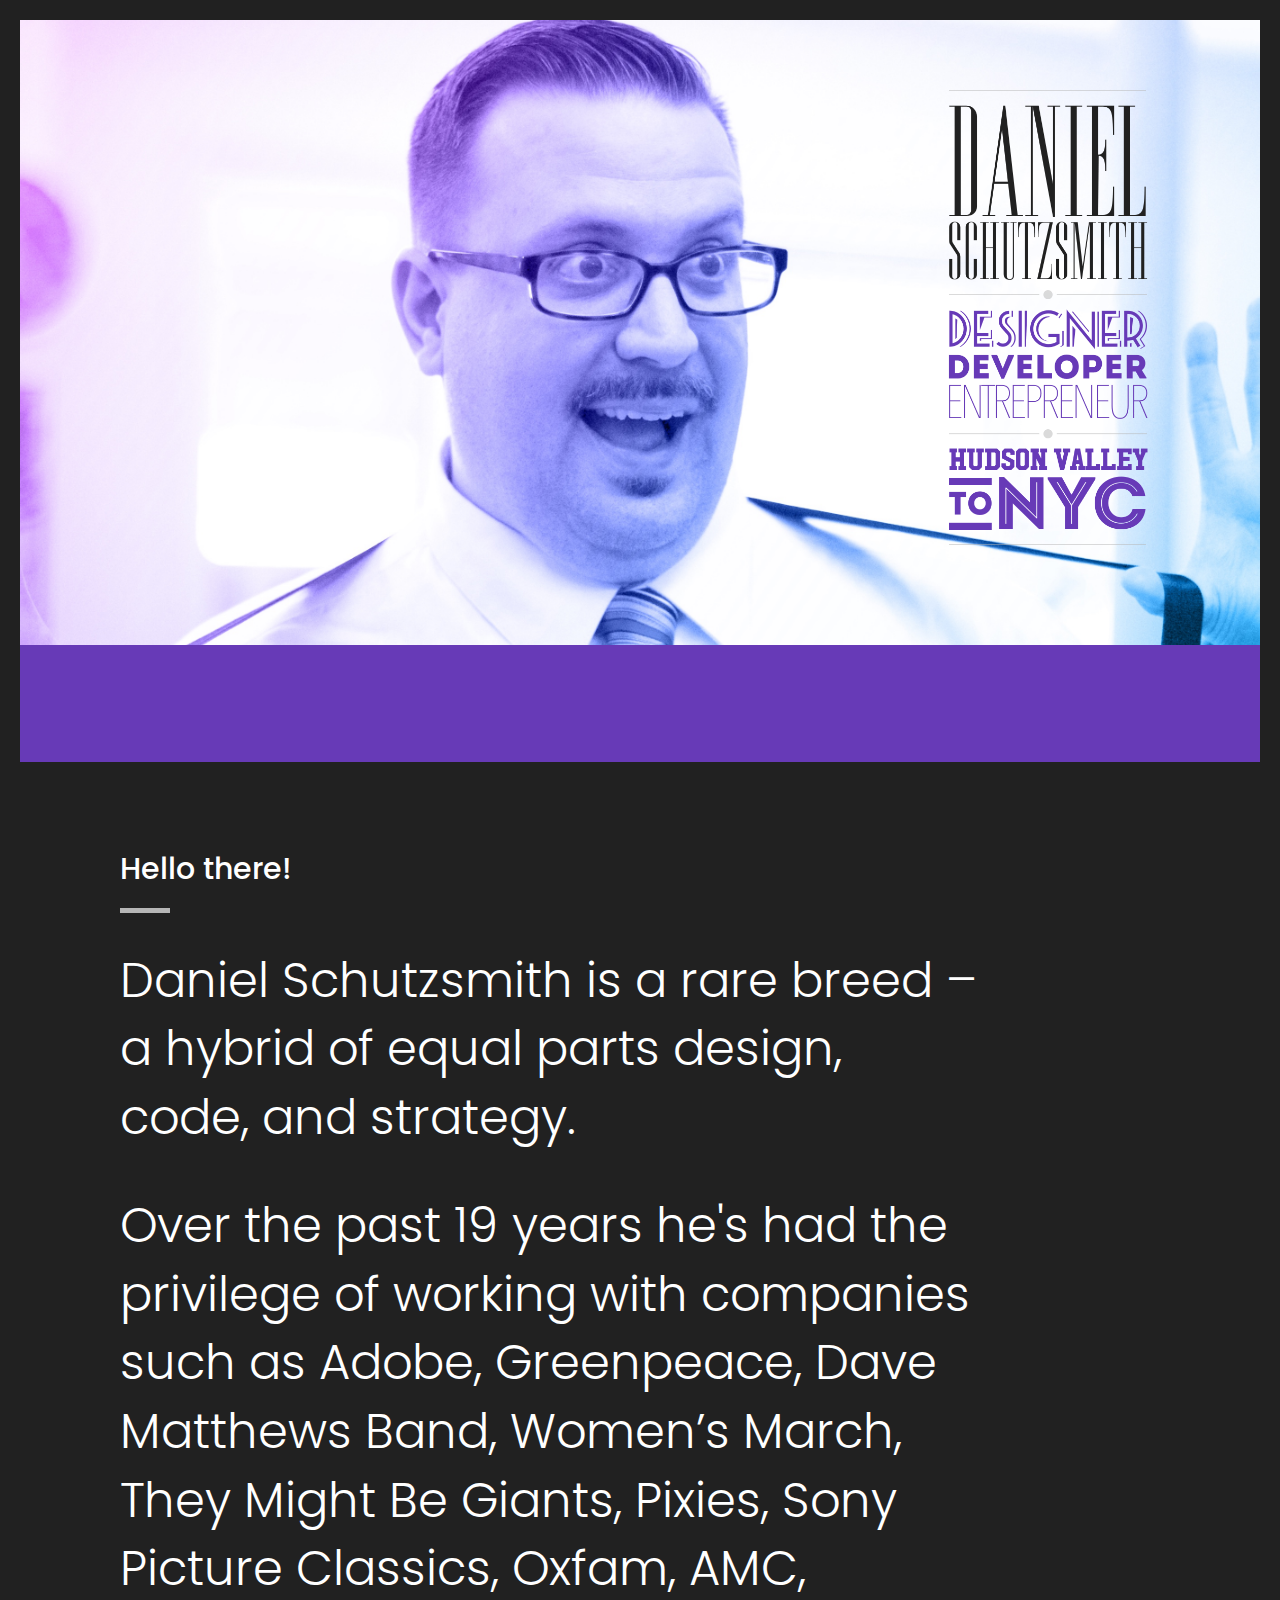
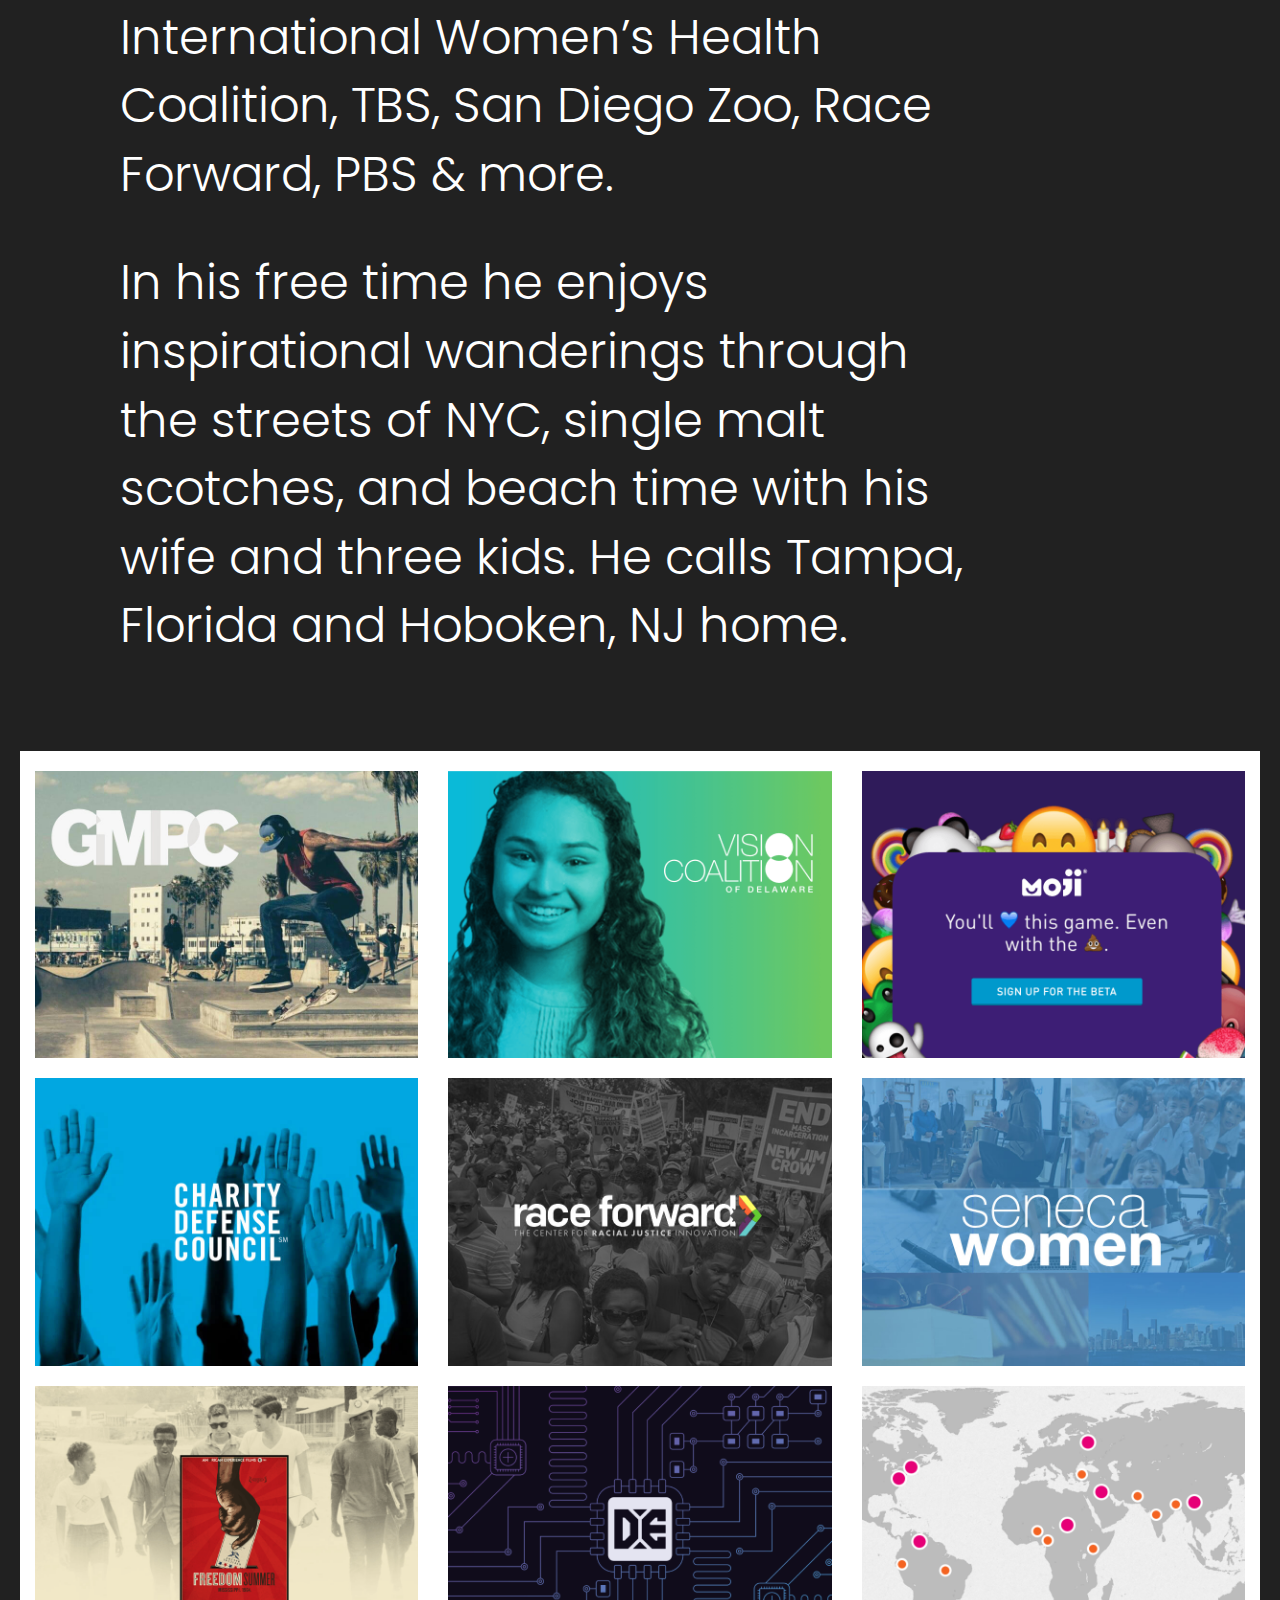
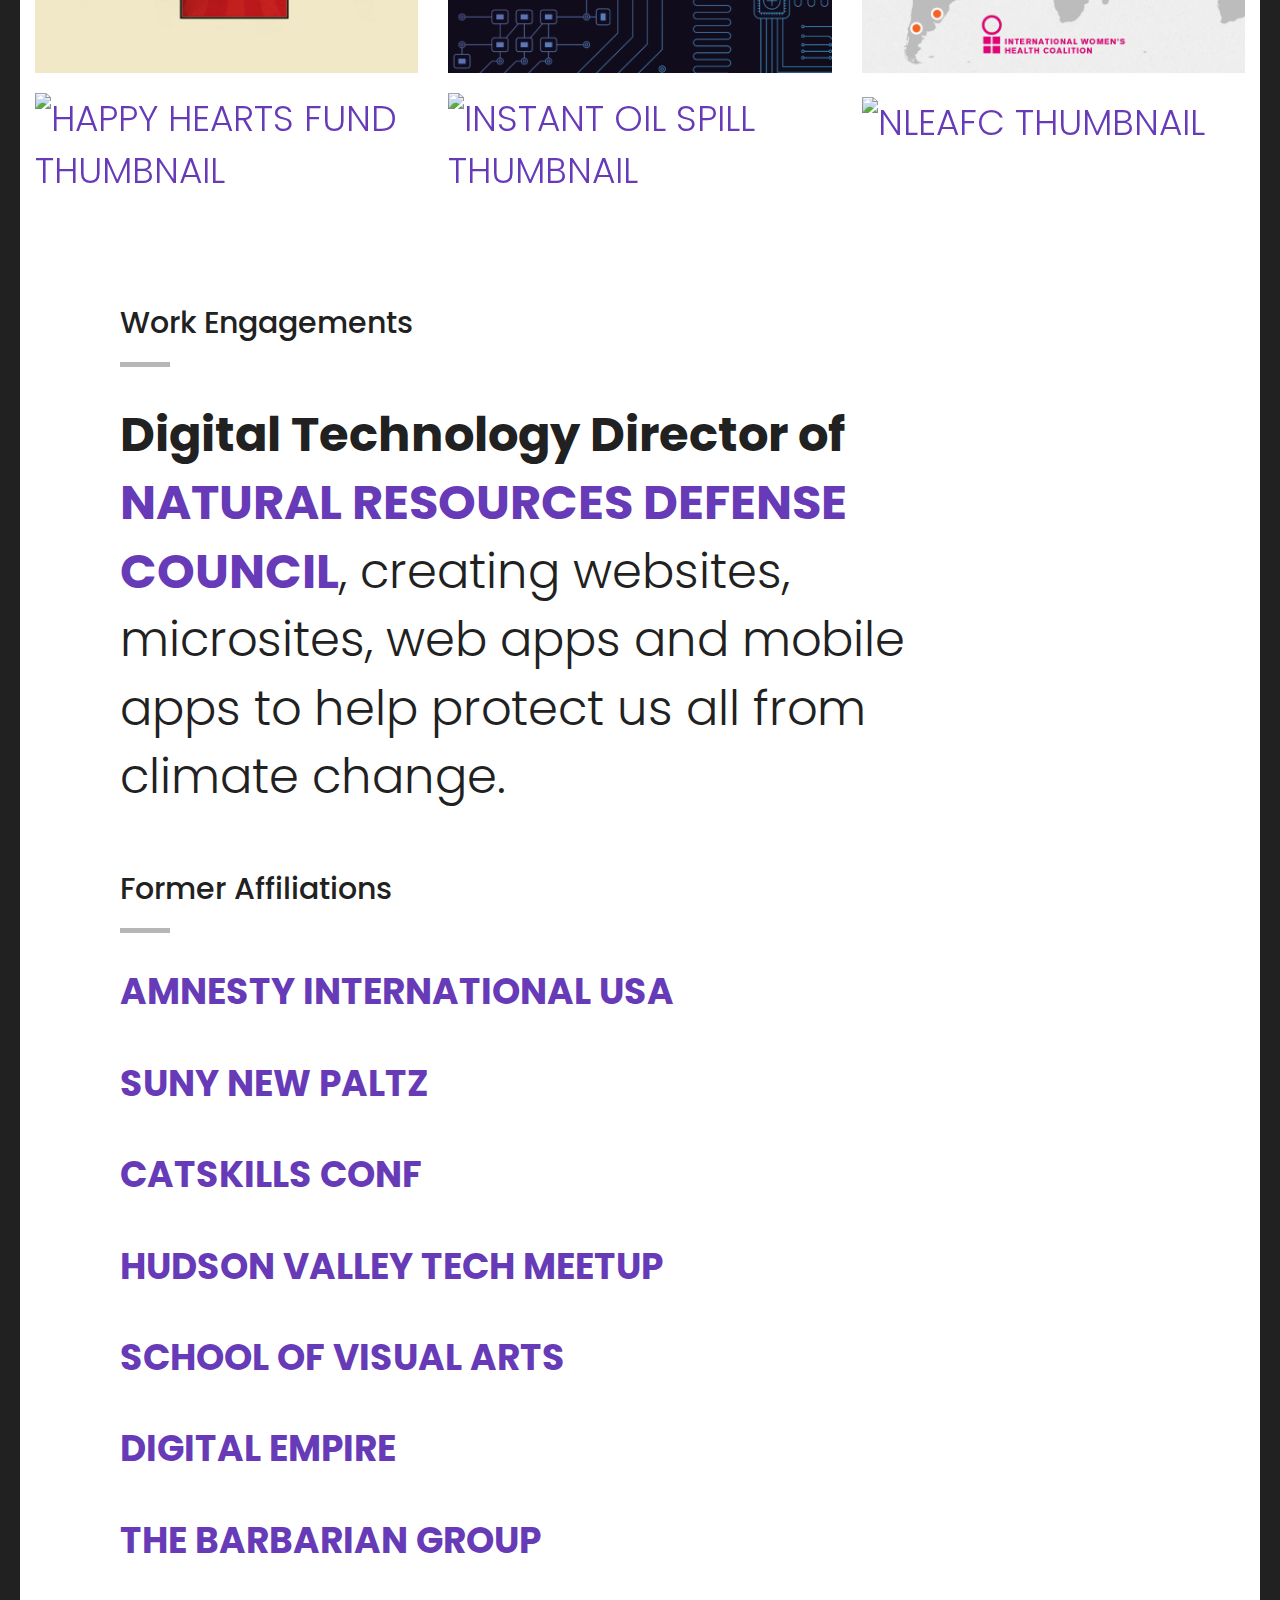
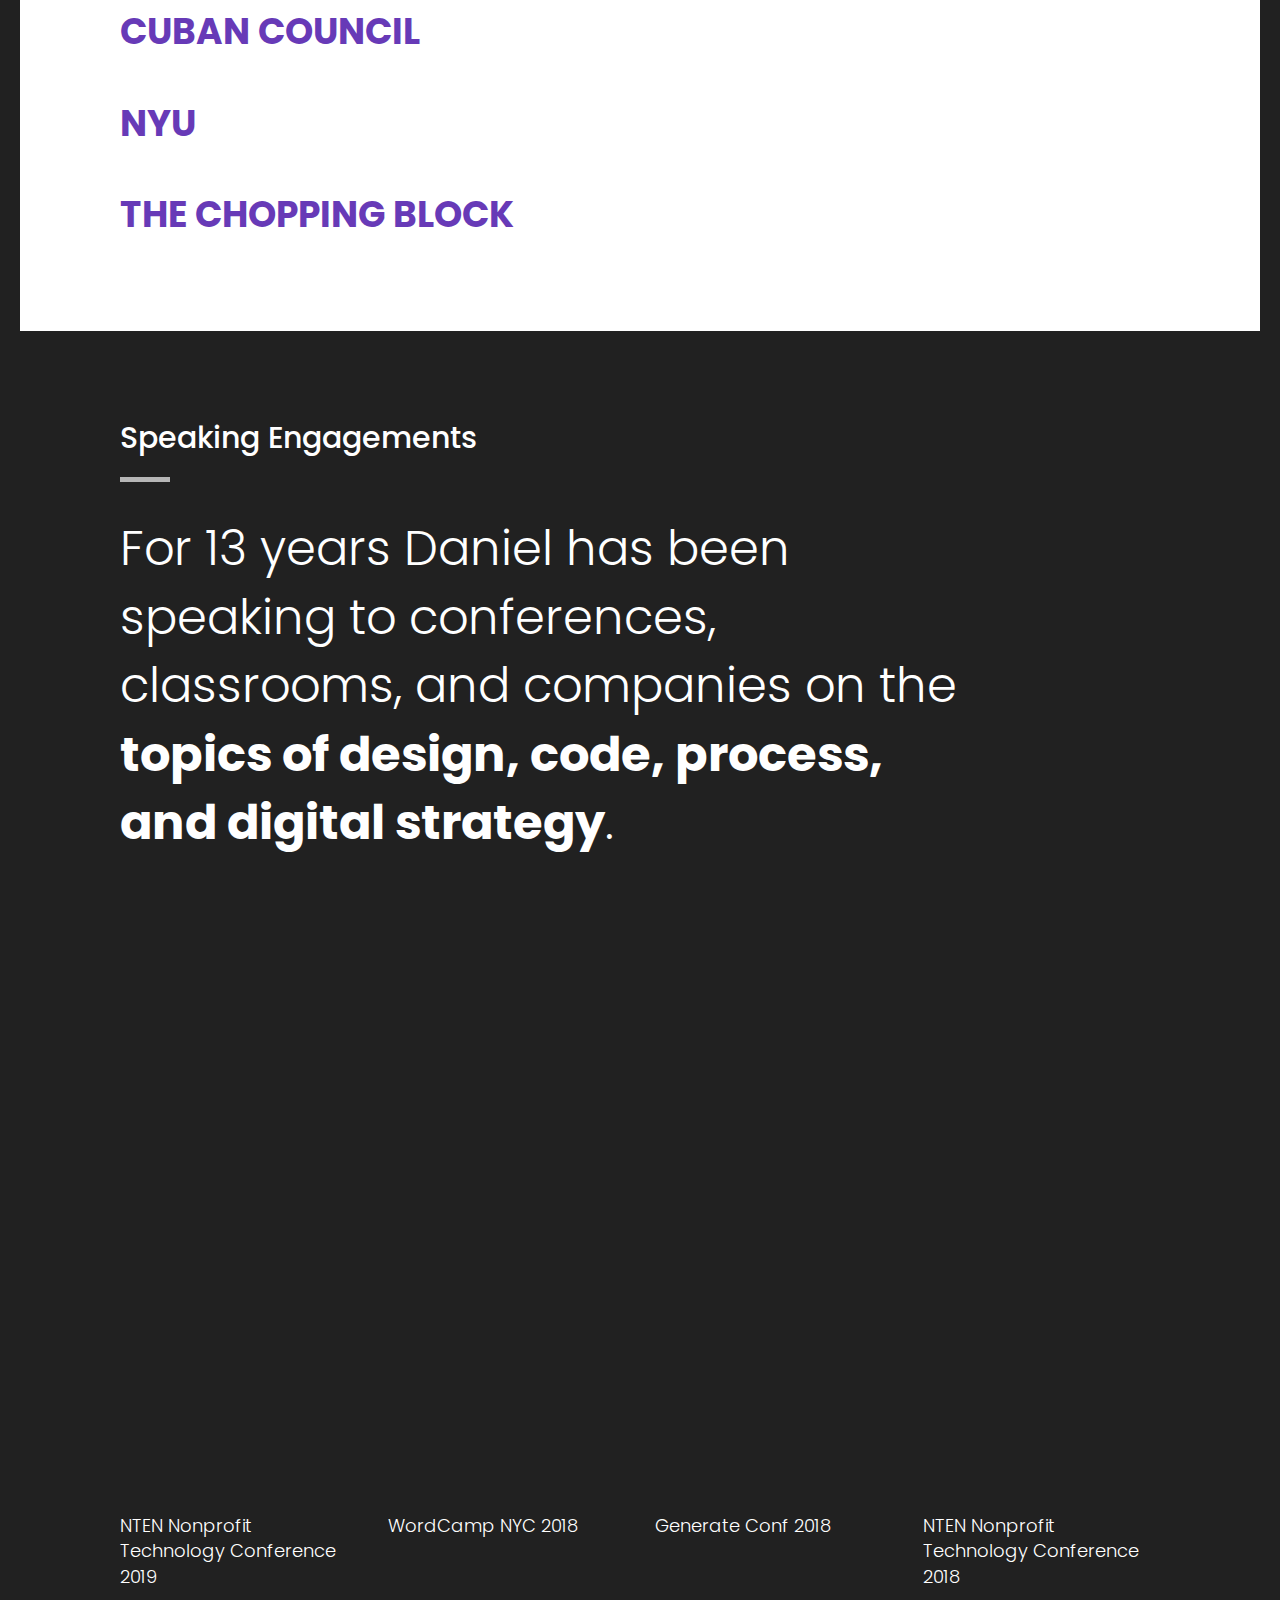
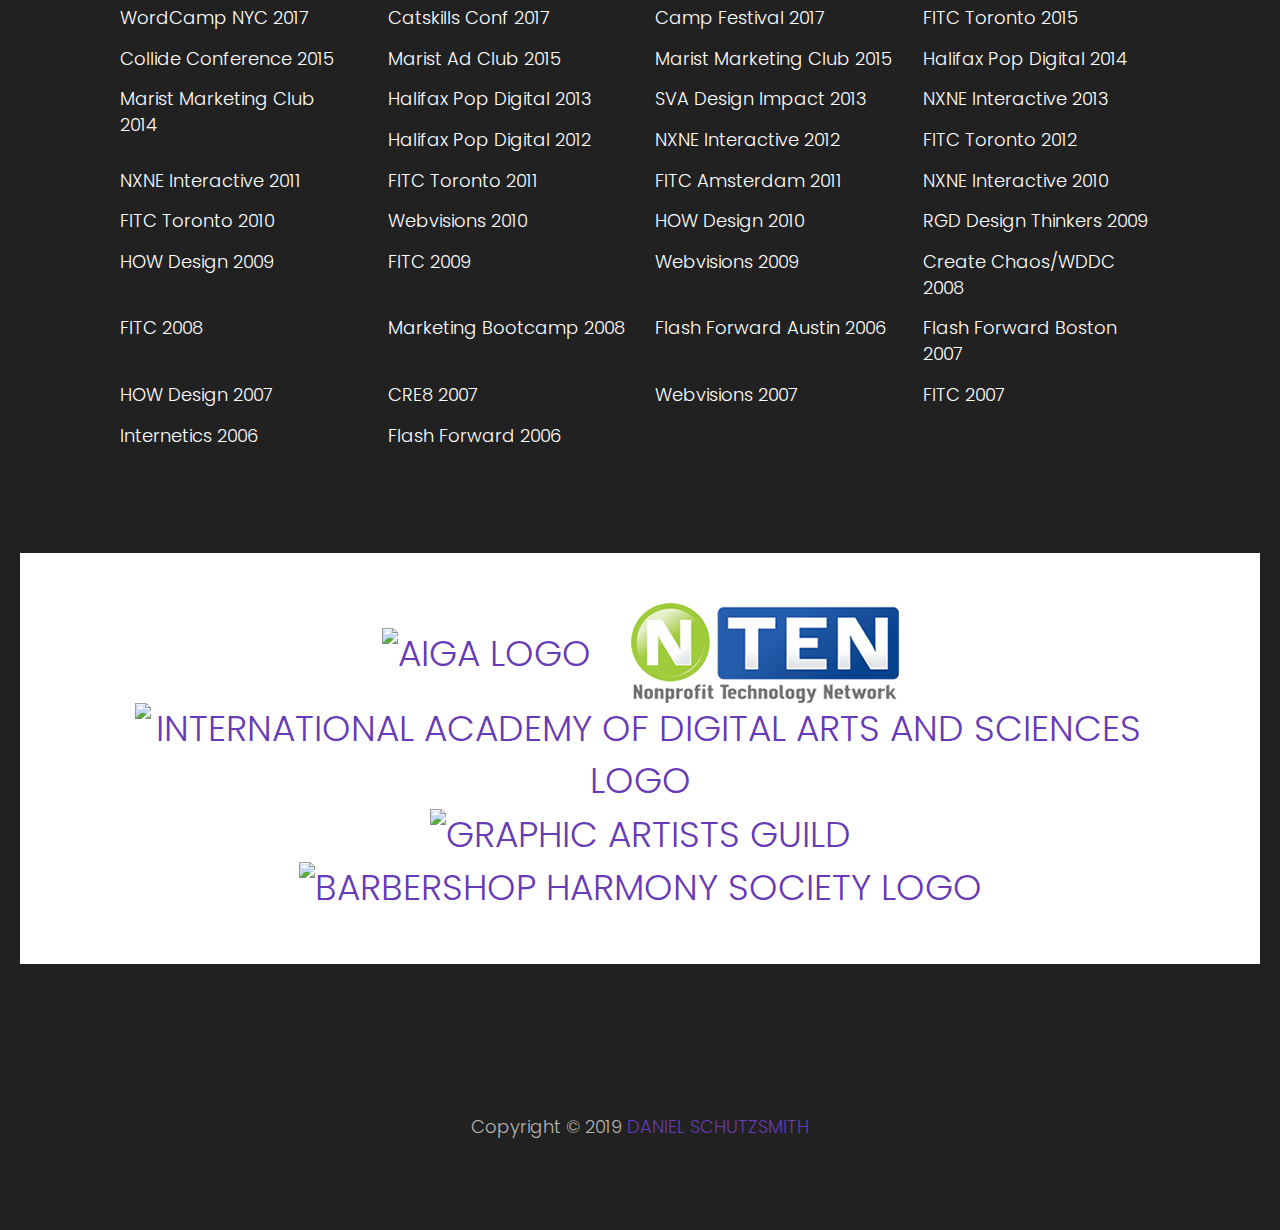
==== index.html @ 5c5fe5ac "compiled and removed hr" ====
<!DOCTYPE html><html lang="en"><head><title>Daniel Schutzsmith - Coder. Designer. Entrepreneur.</title><!-- Search Info--><meta name="author" content="Daniel Schutzsmith"><meta name="description" content="The portfolio website of coder, designer, and entrepreneur Daniel Schutzsmith. Digital Technology Manager of Amnesty International USA, Co-founder of Catskills Conf and Hudson Valley Tech Meetup. Husband. Father. Walking enthusiast. Barbershop singer."><meta name="robots" content="index, follow"><link rel="canonical" href="http://daniel.schutzsmith.com"><meta charset="utf-8"><meta http-equiv="X-UA-Compatible" content="IE=edge"><meta name="viewport" content="width=device-width, initial-scale=1"><!-- Fonts--><link href="https://fonts.googleapis.com/css?family=Poppins:400,700,600,300" rel="stylesheet" type="text/css"><!-- Bootstrap CSS--><link href="https://maxcdn.bootstrapcdn.com/bootstrap/3.3.7/css/bootstrap.min.css" rel="stylesheet" integrity="sha384-BVYiiSIFeK1dGmJRAkycuHAHRg32OmUcww7on3RYdg4Va+PmSTsz/K68vbdEjh4u" crossorigin="anonymous"><!-- Animation CSS--><link rel="stylesheet" crossorigin="anonymous" integrity="sha256-1hIhSlowg4vqaFZ/bikPMfEGwSgM0FtIs7mx1PADHCk=" href="https://cdn.jsdelivr.net/animatecss/3.5.1/animate.min.css"><!-- Ion Icons--><link rel="stylesheet" href="http://code.ionicframework.com/ionicons/2.0.1/css/ionicons.min.css"><!-- CSS Overide--><link href="/css/main.css" type="text/css" rel="stylesheet"><!-- HTML5 Shim and Respond.js IE8 support of HTML5 elements and media queries--><!-- [if lt IE 9]--><script src="https://oss.maxcdn.com/libs/html5shiv/3.7.0/html5shiv.js"></script><script src="https://oss.maxcdn.com/libs/respond.js/1.4.2/respond.min.js"></script><!-- [endif]--><link rel="apple-touch-icon" sizes="57x57" href="/favicons/apple-touch-icon-57x57.png?v=YAAjWg3WaR"><link rel="apple-touch-icon" sizes="60x60" href="/favicons/apple-touch-icon-60x60.png?v=YAAjWg3WaR"><link rel="apple-touch-icon" sizes="72x72" href="/favicons/apple-touch-icon-72x72.png?v=YAAjWg3WaR"><link rel="apple-touch-icon" sizes="76x76" href="/favicons/apple-touch-icon-76x76.png?v=YAAjWg3WaR"><link rel="apple-touch-icon" sizes="114x114" href="/favicons/apple-touch-icon-114x114.png?v=YAAjWg3WaR"><link rel="apple-touch-icon" sizes="120x120" href="/favicons/apple-touch-icon-120x120.png?v=YAAjWg3WaR"><link rel="apple-touch-icon" sizes="144x144" href="/favicons/apple-touch-icon-144x144.png?v=YAAjWg3WaR"><link rel="apple-touch-icon" sizes="152x152" href="/favicons/apple-touch-icon-152x152.png?v=YAAjWg3WaR"><link rel="apple-touch-icon" sizes="180x180" href="/favicons/apple-touch-icon-180x180.png?v=YAAjWg3WaR"><link rel="icon" type="image/png" href="/favicons/favicon-32x32.png?v=YAAjWg3WaR" sizes="32x32"><link rel="icon" type="image/png" href="/favicons/android-chrome-192x192.png?v=YAAjWg3WaR" sizes="192x192"><link rel="icon" type="image/png" href="/favicons/favicon-96x96.png?v=YAAjWg3WaR" sizes="96x96"><link rel="icon" type="image/png" href="/favicons/favicon-16x16.png?v=YAAjWg3WaR" sizes="16x16"><link rel="manifest" href="/favicons/manifest.json?v=YAAjWg3WaR"><link rel="mask-icon" href="/favicons/safari-pinned-tab.svg?v=YAAjWg3WaR" color="#5bbad5"><link rel="shortcut icon" href="/favicon.ico?v=YAAjWg3WaR"><meta name="msapplication-TileColor" content="#da532c"><meta name="msapplication-TileImage" content="/favicons/mstile-144x144.png?v=YAAjWg3WaR"><meta name="theme-color" content="#ffffff"><!-- Twitter Card--><meta name="twitter:card" content="summary"><meta name="twitter:title" content="Daniel Schutzsmith - Coder. Designer. Entrepreneur."><meta name="twitter:site" content="@schutzsmith"><meta name="twitter:creator" content="@schutzsmith"><meta name="twitter:description" content="Portfolio of the Digital Technology Manager of @amnestyusa, Co-founder of @catskillsconf &amp; @hv_tech: http://daniel.schutzsmith.com"><meta name="twitter:creator" content="@schutzsmith"><meta name="twitter:image:src" content="http://daniel.schutzsmith.com/img/bg_header_small.jpg"><!-- Open Graph General (Facebook & Pinterest)--><meta property="og:url" content="http://daniel.schutzsmith.com"><meta property="og:title" content="Daniel Schutzsmith - Coder. Designer. Entrepreneur. Lover of creativity and technology!"><meta property="og:description" content="The portfolio website of coder, designer, and entrepreneur Daniel Schutzsmith. Digital Technology Manager of Amnesty International USA, Co-founder of Catskills Conf and Hudson Valley Tech Meetup. Husband. Father. Walking enthusiast. Barbershop singer."><meta property="og:site_name" content="Daniel Schutzsmith Portfolio"><meta property="og:image" content="http://daniel.schutzsmith.com/img/bg_header_small.jpg"><meta property="fb:app_id" content="1537769299857742"></head><body><div id="page">

    <div class="container">
        <div class="row">
            <div class="col-sm-4 col-md-3 col-lg-2 col-sm-offset-8 col-md-offset-9 col-lg-offset-9">
                <img src="img/logo@2x.png" id="logo" class="wow fadeInUp" alt="Daniel Schutzsmith Logo">
            </div>
        </div>
    </div>

    <div class="container-fluid wow fadeInUp" id="social">
        <div class="row">
            <div class="col-md-12 text-center">
                <!--<a href="#" data-toggle="modal" data-target="#myModal">SUBSCRIBE</a> / -->
                <a href="http://linkedin.com/in/danielschutzsmith" title="LinkedIn"><i class="icon ion-social-linkedin"></i></a>
                <a href="http://github.com/schutzsmith" title="Github"><i class="icon ion-social-github"></i></a>
                <a href="http://twitter.com/schutzsmith" title="Twitter"><i class="icon ion-social-twitter"></i></a>
                <!--<a href="http://instagram.com/schutzsmith" title="Instagram"><i class="icon ion-social-instagram"></i></a>
                <a href="https://dribbble.com/schutzsmith" title="Dribbble"><i class="icon ion-social-dribbble"></i></a>-->
            </div>
        </div>
    </div>

    <div class="container-fluid block-dark wow fadeInUp">
        <div class="row">
            <div class="col-sm-10 col-md-10 col-lg-10">
                <h2>Hello there!</h2>
                <hr>
                <p class="text-large">Daniel Schutzsmith is a rare breed – a hybrid of equal parts design, code, and strategy.</p>

                <p class="text-large">Over the past 19 years he's had the privilege of working with companies such as Adobe, Greenpeace, Dave Matthews Band, Women’s March, They Might Be Giants, Pixies, Sony Picture Classics, Oxfam, AMC, International Women’s Health Coalition, TBS, San Diego Zoo, Race Forward, PBS &amp; more.</p>

                <p class="text-large">In his free time he enjoys inspirational wanderings through the streets of NYC, single malt scotches, and beach time with his wife and three kids. He calls Tampa, Florida and Hoboken, NJ home.</p>
            </div>
        </div>
    </div>

    <div class="container-fluid work-recent">
        <div class="row">
            <div class="col-sm-6 col-md-4 col-lg-4 wow fadeInUp">
                <a href="http://gmpc.com" class="trim"><img src="/img/portfolio_gmpc.jpg" alt="GMPC Website Thumbnail"></a>
            </div>
            <div class="col-sm-6 col-md-4 col-lg-4 wow fadeInLeft">
                <a href="http://visioncoalitionde.org" class="trim"><img src="/img/portfolio_vcd.png" alt="Vision Coalition of Delaware Thumbnail"></a>
            </div>
            <div class="col-sm-6 col-md-4 col-lg-4 wow fadeInDown">
                <a href="http://mojimatch.com" class="trim"><img src="/img/portfolio_mojimatch.png" alt="Moji Match Thumbnail"></a>
            </div>
            <div class="col-sm-6 col-md-4 col-lg-4 wow fadeInRight">
                <a href="http://charitydefensecouncil.org" class="trim"><img src="/img/portfolio_cdc.jpg" alt="Charity Defense Council Thumbnail"></a>
            </div>
            <div class="col-sm-6 col-md-4 col-lg-4 wow fadeInUp">
                <a href="http://raceforward.org" class="trim"><img src="/img/portfolio_rf.jpg" alt="Race Forward Thumbnail"></a>
            </div>
            <div class="col-sm-6 col-md-4 col-lg-4 wow fadeInLeft">
                <a href="http://senecawomen.com" class="trim"><img src="/img/portfolio_sw.jpg" alt="Seneca Women Thumbnail"></a>
            </div>
            <div class="col-sm-6 col-md-4 col-lg-4 wow fadeInDown">
                <a href="http://fs.digitalempire.io" class="trim"><img src="/img/portfolio_freedom.png" alt="Freedom Summer from American Experience Thumbnail"></a>
            </div>
            <div class="col-sm-6 col-md-4 col-lg-4 wow fadeInRight">
                <a href="http://digitalempire.io" class="trim"><img src="/img/portfolio_de.png" alt="Digital Empire Thumbnail"></a>
            </div>
            <div class="col-sm-6 col-md-4 col-lg-4 wow fadeInUp">
                <a href="http://iwhc.org" class="trim"><img src="/img/portfolio_iwhc.png" alt="IWHC Thumbnail"></a>
            </div>
            <div class="col-sm-6 col-md-4 col-lg-4 wow fadeInLeft">
                <a href="http://happyheartsfund.org" class="trim"><img src="/img/portfolio_hhf.jpg" alt="Happy Hearts Fund Thumbnail"></a>
            </div>
            <div class="col-sm-6 col-md-4 col-lg-4 wow fadeInDown">
                <a href="http://instantoilspill.com" class="trim"><img src="/img/portfolio_oil.jpg" alt="Instant Oil Spill Thumbnail"></a>
            </div>
            <div class="col-sm-6 col-md-4 col-lg-4 wow fadeInRight">
                <a href="http://nleafcf.org" class="trim"><img src="/img/portfolio_nleafcf.jpg" alt="NLEAFC Thumbnail"></a>
            </div>
        </div>
    </div>

    <div class="container-fluid block-light">
        <div class="row">
            <div class="col-sm-10 col-md-10 col-lg-10">
                <h2>Work Engagements</h2>
                <hr>
                <p class="text-large"><strong>Digital Technology Director of <a href="https://nrdc.org">Natural Resources Defense Council</a></strong>, creating websites, microsites, web apps and mobile apps to help protect us all from climate change.</p>
                <h2>Former Affiliations</h2>
                <hr>
                <p><strong><a href="https://www.amnestyusa.org">Amnesty International USA</a></strong></p>
                <p><strong><a href="https://newpaltz.edu">SUNY New Paltz</a></strong></p>
                <p><strong><a href="http://catskillsconf.com">Catskills Conf</a></strong></p>
                <p><strong><a href="http://meetup.com/hvtech">Hudson Valley Tech Meetup</a></strong></p>
                <p><strong><a href="https://sva.edu">School Of Visual Arts</a></strong></p>
                <p><strong><a href="https://digitalempire.io">Digital Empire</a></strong></p>
                <p><strong><a href="https://barbariangroup.com">The Barbarian Group</a></strong></p>
                <p><strong><a href="https://cubancouncil.com">Cuban Council</a></strong></p>
                <p><strong><a href="https://www.scps.nyu.edu/">NYU</a></strong></p>
                <p><strong><a href="https://choppingblock.com">The Chopping Block</a></strong></p>
            </div>
        </div>
    </div>


    <div class="container-fluid block-dark">
        <div class="row">
            <div class="col-sm-10 col-md-10 col-lg-10">
                <h2>Speaking Engagements</h2>
                <hr>
                <p class="text-large">For 13 years Daniel has been speaking to conferences, classrooms, and companies on the <strong>topics of design, code, process, and digital strategy</strong>.</p>
            </div>
        </div>
        <div class="row">
            <div class="col-md-12">
                <div class="embed-container"><iframe src="https://www.youtube.com/embed/_SSHL9gxdsU" frameborder="0" allowfullscreen></iframe></div>
            </div>
        </div>
        <div class="row" id="events">
            <div class="col-sm-6 col-md-4 col-lg-3">NTEN Nonprofit Technology Conference 2019</div>
            <div class="col-sm-6 col-md-4 col-lg-3">WordCamp NYC 2018</div>
            <div class="col-sm-6 col-md-4 col-lg-3">Generate Conf 2018</div>
            <div class="col-sm-6 col-md-4 col-lg-3">NTEN Nonprofit Technology Conference 2018</div>
            <div class="col-sm-6 col-md-4 col-lg-3">WordCamp NYC 2017</div>
            <div class="col-sm-6 col-md-4 col-lg-3">Catskills Conf 2017</div>
            <div class="col-sm-6 col-md-4 col-lg-3">Camp Festival 2017</div>
            <div class="col-sm-6 col-md-4 col-lg-3">FITC Toronto 2015</div>
            <div class="col-sm-6 col-md-4 col-lg-3">Collide Conference 2015</div>
            <div class="col-sm-6 col-md-4 col-lg-3">Marist Ad Club 2015</div>
            <div class="col-sm-6 col-md-4 col-lg-3">Marist Marketing Club 2015</div>
            <div class="col-sm-6 col-md-4 col-lg-3">Halifax Pop Digital 2014</div>
            <div class="col-sm-6 col-md-4 col-lg-3">Marist Marketing Club 2014</div>
            <div class="col-sm-6 col-md-4 col-lg-3">Halifax Pop Digital 2013</div>
            <div class="col-sm-6 col-md-4 col-lg-3">SVA Design Impact 2013</div>
            <div class="col-sm-6 col-md-4 col-lg-3">NXNE Interactive 2013</div>
            <div class="col-sm-6 col-md-4 col-lg-3">Halifax Pop Digital 2012</div>
            <div class="col-sm-6 col-md-4 col-lg-3">NXNE Interactive 2012</div>
            <div class="col-sm-6 col-md-4 col-lg-3">FITC Toronto 2012</div>
            <div class="col-sm-6 col-md-4 col-lg-3">NXNE Interactive 2011</div>
            <div class="col-sm-6 col-md-4 col-lg-3">FITC Toronto 2011</div>
            <div class="col-sm-6 col-md-4 col-lg-3">FITC Amsterdam 2011</div>
            <div class="col-sm-6 col-md-4 col-lg-3">NXNE Interactive 2010</div>
            <div class="col-sm-6 col-md-4 col-lg-3">FITC Toronto 2010</div>
            <div class="col-sm-6 col-md-4 col-lg-3">Webvisions 2010</div>
            <div class="col-sm-6 col-md-4 col-lg-3">HOW Design 2010</div>
            <div class="col-sm-6 col-md-4 col-lg-3">RGD Design Thinkers 2009</div>
            <div class="col-sm-6 col-md-4 col-lg-3">HOW Design 2009</div>
            <div class="col-sm-6 col-md-4 col-lg-3">FITC 2009</div>
            <div class="col-sm-6 col-md-4 col-lg-3">Webvisions 2009</div>
            <div class="col-sm-6 col-md-4 col-lg-3">Create Chaos/WDDC 2008</div>
            <div class="col-sm-6 col-md-4 col-lg-3">FITC 2008</div>
            <div class="col-sm-6 col-md-4 col-lg-3">Marketing Bootcamp 2008</div>
            <div class="col-sm-6 col-md-4 col-lg-3">Flash Forward Austin 2006</div>
            <div class="col-sm-6 col-md-4 col-lg-3">Flash Forward Boston 2007</div>
            <div class="col-sm-6 col-md-4 col-lg-3">HOW Design 2007</div>
            <div class="col-sm-6 col-md-4 col-lg-3">CRE8 2007</div>
            <div class="col-sm-6 col-md-4 col-lg-3">Webvisions 2007</div>
            <div class="col-sm-6 col-md-4 col-lg-3">FITC 2007 </div>
            <div class="col-sm-6 col-md-4 col-lg-3">Internetics 2006</div>
            <div class="col-sm-6 col-md-4 col-lg-3">Flash Forward 2006</div>
        </div>
    </div>

    <div class="container-fluid block-light">
        <div class="row" id="associations">
            <div class="col-md-12 text-center">
                <a href="http://upstatenewyork.aiga.org/"><img src="img/logo_aiga.png" alt="AIGA Logo"></a>
                <a href="http://nten.org/"><img src="img/logo_nten.png" alt="NTEN Logo"></a>
                <a href="http://www.iadas.net/"><img src="img/logo_iadas.png" alt="International Academy of Digital Arts and Sciences Logo"></a>
                <a href="https://www.graphicartistsguild.org/"><img src="img/logo_gag.png" alt="Graphic Artists Guild"></a>
                <a href="http://www.barbershop.org/"><img src="img/logo_bhs.png" alt="Barbershop Harmony Society Logo"></a>
            </div>
        </div>
    </div>

    <div id="footer" class="container-fluid">
        <div class="row">
            <div class="col-md-12">
                <p class="text-center">
                    <a href="http://linkedin.com/in/danielschutzsmith" title="LinkedIn"><i class="icon ion-social-linkedin-outline"></i></a>
                    <a href="http://github.com/schutzsmith" title="Github"><i class="icon ion-social-github"></i></a>
                    <a href="http://twitter.com/schutzsmith" title="Twitter"><i class="icon ion-social-twitter"></i></a>
                    <!--<a href="http://instagram.com/schutzsmith" title="Instagram"><i class="icon ion-social-instagram-outline"></i></a>
                    <a href="https://dribbble.com/schutzsmith" title="Dribbble"><i class="icon ion-social-dribbble-outline"></i></a>--><br> Copyright &copy; 2019 <a href="mailto:daniel@schutzsmith.com">Daniel  Schutzsmith</a>
                </p>
            </div>
        </div>
    </div>
</div>

<!-- Modal -->
<div class="modal fade" id="myModal" tabindex="-1" role="dialog" aria-labelledby="myModalLabel">
    <form action="https://www.getrevue.co/profile/daniel-schutzsmith/add_subscriber" method="post" id="revue-form" name="revue-form" target="_blank" class="form-horizontal">
        <div class="modal-dialog" role="document">
            <div class="modal-content">
                <div class="modal-header">
                    <button type="button" class="close" data-dismiss="modal" aria-label="Close"><span aria-hidden="true">&times;</span></button>
                    <h4 class="modal-title" id="myModalLabel">Subscribe to my email list</h4>
                </div>
                <div class="modal-body">
                    <div class="form-group">
                        <label for="member_email" class="col-sm-3 control-label">Email</label>
                        <div class="col-sm-9">
                            <input type="email" class="form-control" placeholder="Your email address..." name="member[email]" id="member_email">
                        </div>
                    </div>
                    <div class="form-group">
                        <label for="member_first_name" class="col-sm-3 control-label">First Name</label>
                        <div class="col-sm-9">
                            <input class="form-control" placeholder="First name... (Optional)" type="text" name="member[first_name]" id="member_first_name">
                        </div>
                    </div>
                    <div class="form-group">
                        <label for="member_last_name" class="col-sm-3 control-label">Last Name</label>
                        <div class="col-sm-9">
                            <input class="form-control" placeholder="Last name... (Optional)" type="text" name="member[last_name]" id="member_last_name">
                        </div>
                    </div>
                </div>
                <div class="modal-footer">
                    <button type="button" class="btn btn-default" data-dismiss="modal">Close</button>
                    <input type="submit" value="Subscribe" name="member[subscribe]" class="btn btn-primary">
                </div>
            </div>
        </div>
    </form>
</div><!-- JQuery--><script src="https://code.jquery.com/jquery-1.12.2.min.js" integrity="sha256-lZFHibXzMHo3GGeehn1hudTAP3Sc0uKXBXAzHX1sjtk=" crossorigin="anonymous"></script><!-- Bootstrap JS--><script src="https://maxcdn.bootstrapcdn.com/bootstrap/3.3.7/js/bootstrap.min.js" integrity="sha384-Tc5IQib027qvyjSMfHjOMaLkfuWVxZxUPnCJA7l2mCWNIpG9mGCD8wGNIcPD7Txa" crossorigin="anonymous"></script><!-- Animation JS--><script crossorigin="anonymous" integrity="sha256-z6FznuNG1jo9PP3/jBjL6P3tvLMtSwiVAowZPOgo56U=" src="https://cdn.jsdelivr.net/wow/1.1.2/wow.min.js"></script><script>new WOW().init();</script><!--Google Analytics--><script>(function(i,s,o,g,r,a,m){i['GoogleAnalyticsObject']=r;i[r]=i[r]||function(){
(i[r].q=i[r].q||[]).push(arguments)},i[r].l=1*new Date();a=s.createElement(o),
m=s.getElementsByTagName(o)[0];a.async=1;a.src=g;m.parentNode.insertBefore(a,m)
})(window,document,'script','https://www.google-analytics.com/analytics.js','ga');

ga('create', 'UA-76196460-1', 'auto');
ga('send', 'pageview');</script></body></html>
---- css/main.css ----
body{background:#212121;color:#212121;font-family:'Poppins',"HelveticaNeue-Light","Helvetica Neue Light","Helvetica Neue",Helvetica,sans-serif;font-size:36px;font-weight:300;padding:20px}strong{font-weight:700}p{margin-bottom:40px}p .start{margin-top:40px}a{color:#673ab7;text-transform:uppercase;-webkit-transition:all 1s;transition:all 1s;border-bottom:none}a:focus,a:hover{color:#673ab7;text-decoration:underline;-webkit-transition:all 1s;transition:all 1s}#page{background:url("/img/bg_header.jpg") no-repeat center top fixed #fff;background-size:cover}#logo{margin-top:70px;width:100%;min-width:200px}.block-dark{color:#fff;background:#212121;padding:50px 100px;margin:0}.block-light{color:#212121;background:#fff;padding:50px 100px;margin:0}#social{color:#fff;background:#673ab7;padding-top:30px;padding-bottom:20px;margin:100px 0 0}#social a{color:#fff}#social i.icon{font-size:64px;padding:0 15px;line-height:1em}.work-recent{padding-bottom:20px}.work-recent img{width:100%}.work-recent .col-lg-1,.work-recent .col-lg-10,.work-recent .col-lg-11,.work-recent .col-lg-12,.work-recent .col-lg-2,.work-recent .col-lg-3,.work-recent .col-lg-4,.work-recent .col-lg-5,.work-recent .col-lg-6,.work-recent .col-lg-7,.work-recent .col-lg-8,.work-recent .col-lg-9,.work-recent .col-md-1,.work-recent .col-md-10,.work-recent .col-md-11,.work-recent .col-md-12,.work-recent .col-md-2,.work-recent .col-md-3,.work-recent .col-md-4,.work-recent .col-md-5,.work-recent .col-md-6,.work-recent .col-md-7,.work-recent .col-md-8,.work-recent .col-md-9,.work-recent .col-sm-1,.work-recent .col-sm-10,.work-recent .col-sm-11,.work-recent .col-sm-12,.work-recent .col-sm-2,.work-recent .col-sm-3,.work-recent .col-sm-4,.work-recent .col-sm-5,.work-recent .col-sm-6,.work-recent .col-sm-7,.work-recent .col-sm-8,.work-recent .col-sm-9,.work-recent .col-xs-1,.work-recent .col-xs-10,.work-recent .col-xs-11,.work-recent .col-xs-12,.work-recent .col-xs-2,.work-recent .col-xs-3,.work-recent .col-xs-4,.work-recent .col-xs-5,.work-recent .col-xs-6,.work-recent .col-xs-7,.work-recent .col-xs-8,.work-recent .col-xs-9{padding-top:20px}#events{font-size:18px;padding-top:30px;padding-bottom:40px}#events div{margin-bottom:15px}#associations div img{padding:0 15px}.text-large{font-size:48px;font-weight:300}hr{border-top:5px solid #b6b6b6;width:50px;display:inline-block;margin-top:0}h2{padding-top:20px}#footer{color:#b6b6b6;background:#212121;font-size:18px;padding-top:90px;padding-bottom:30px}#footer i.icon{font-size:42px;padding:10px}.trim{display:inline-block;vertical-align:middle;-webkit-transform:translateZ(0);transform:translateZ(0);-webkit-box-shadow:0 0 1px transparent;box-shadow:0 0 1px transparent;position:relative}.trim:before{content:'';position:absolute;border:#212121 solid 10px;background:none;top:4px;left:4px;right:4px;bottom:4px;opacity:0;-webkit-transition-duration:1.5s;transition-duration:1.5s;-webkit-transition-property:opacity;transition-property:opacity}.trim:hover:before,.trim:focus:before,.trim:active:before{opacity:1;-webkit-transition-duration:0.5s;transition-duration:0.5s;-webkit-transition-property:opacity;transition-property:opacity}.embed-container{position:relative;padding-bottom:56.25%;height:0;overflow:hidden;max-width:100%}.embed-container iframe,.embed-container object,.embed-container embed{position:absolute;top:0;left:0;width:100%;height:100%}@media (max-width:768px){body{font-size:24px}#social{font-size:26px;margin:30px 0 0;text-align:center}#social i.icon{font-size:34px;padding:0 10px}#logo{background:rgba(255,255,255,0.7);padding:15px;margin-top:30px}.block-dark,.block-light{padding:20px;margin:0}.text-large{font-size:26px}#associations div img{padding:0;clear:both;display:block;margin:0 auto}}
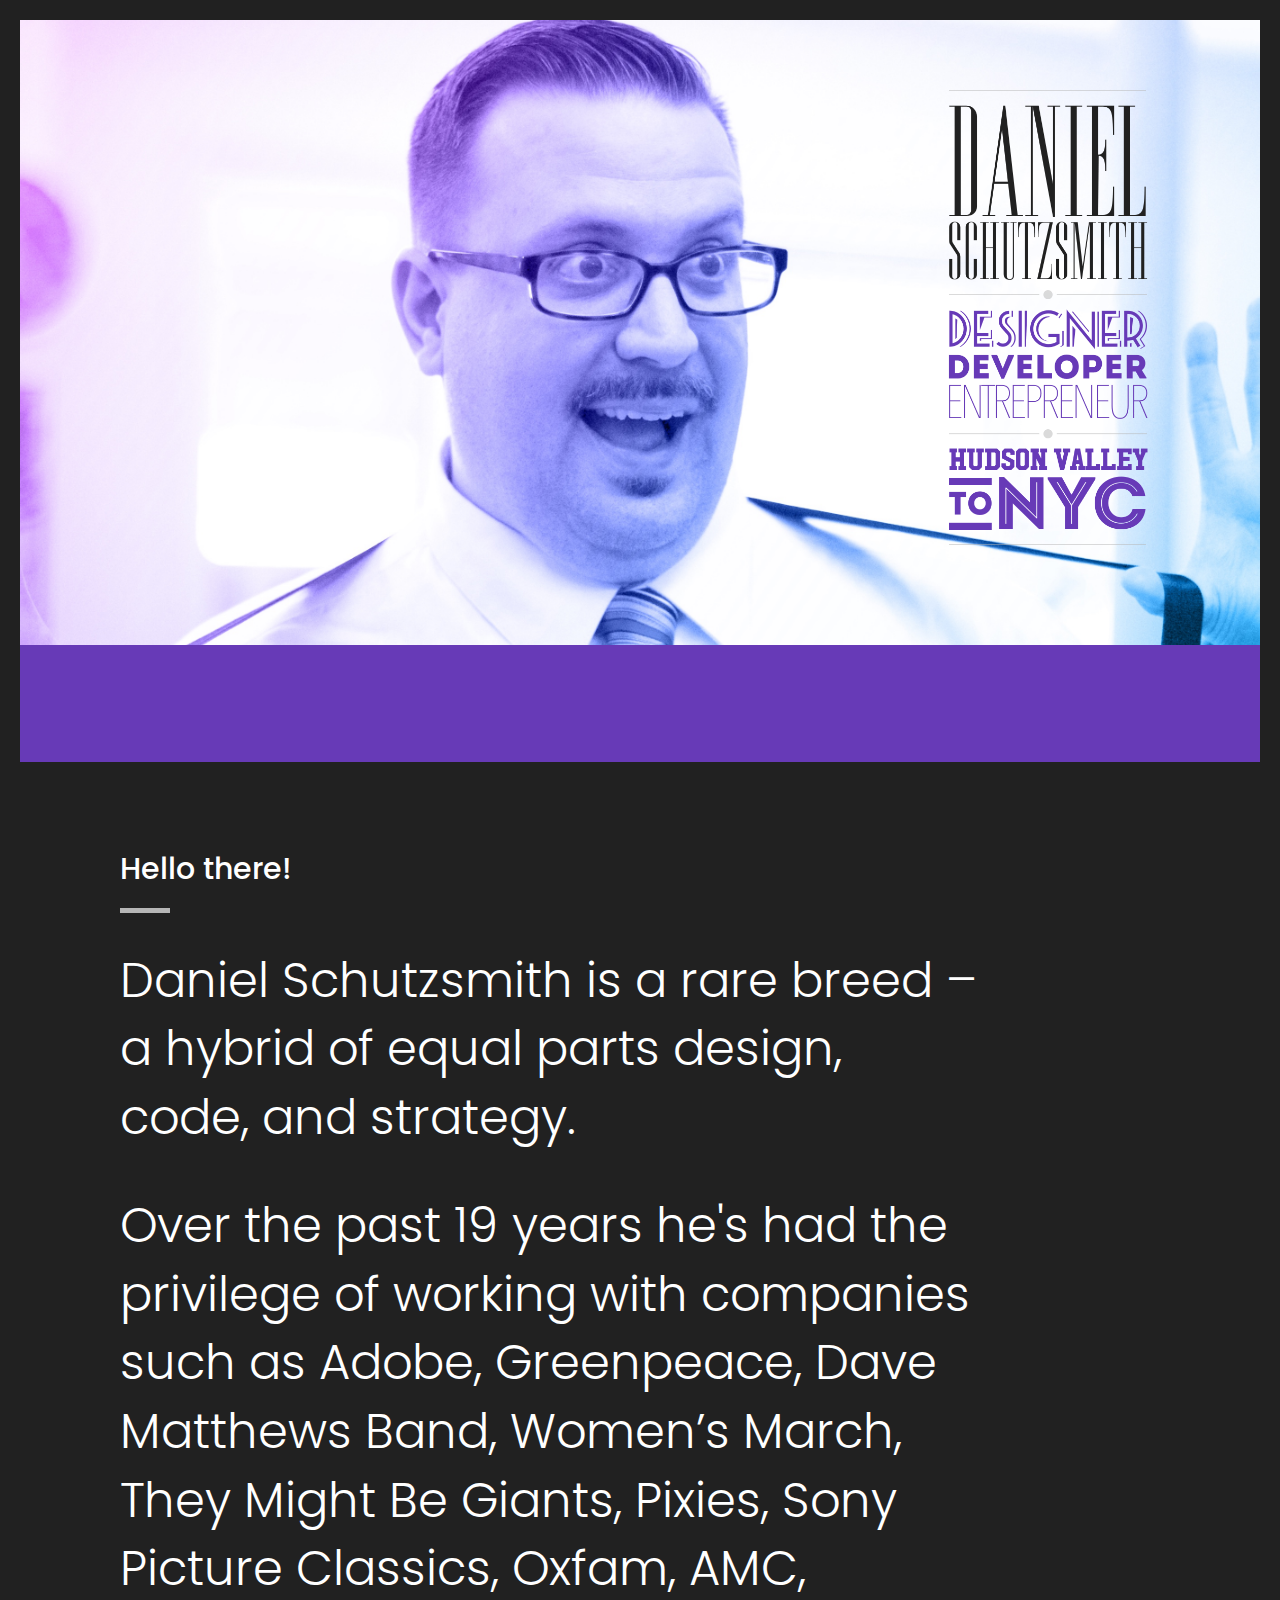
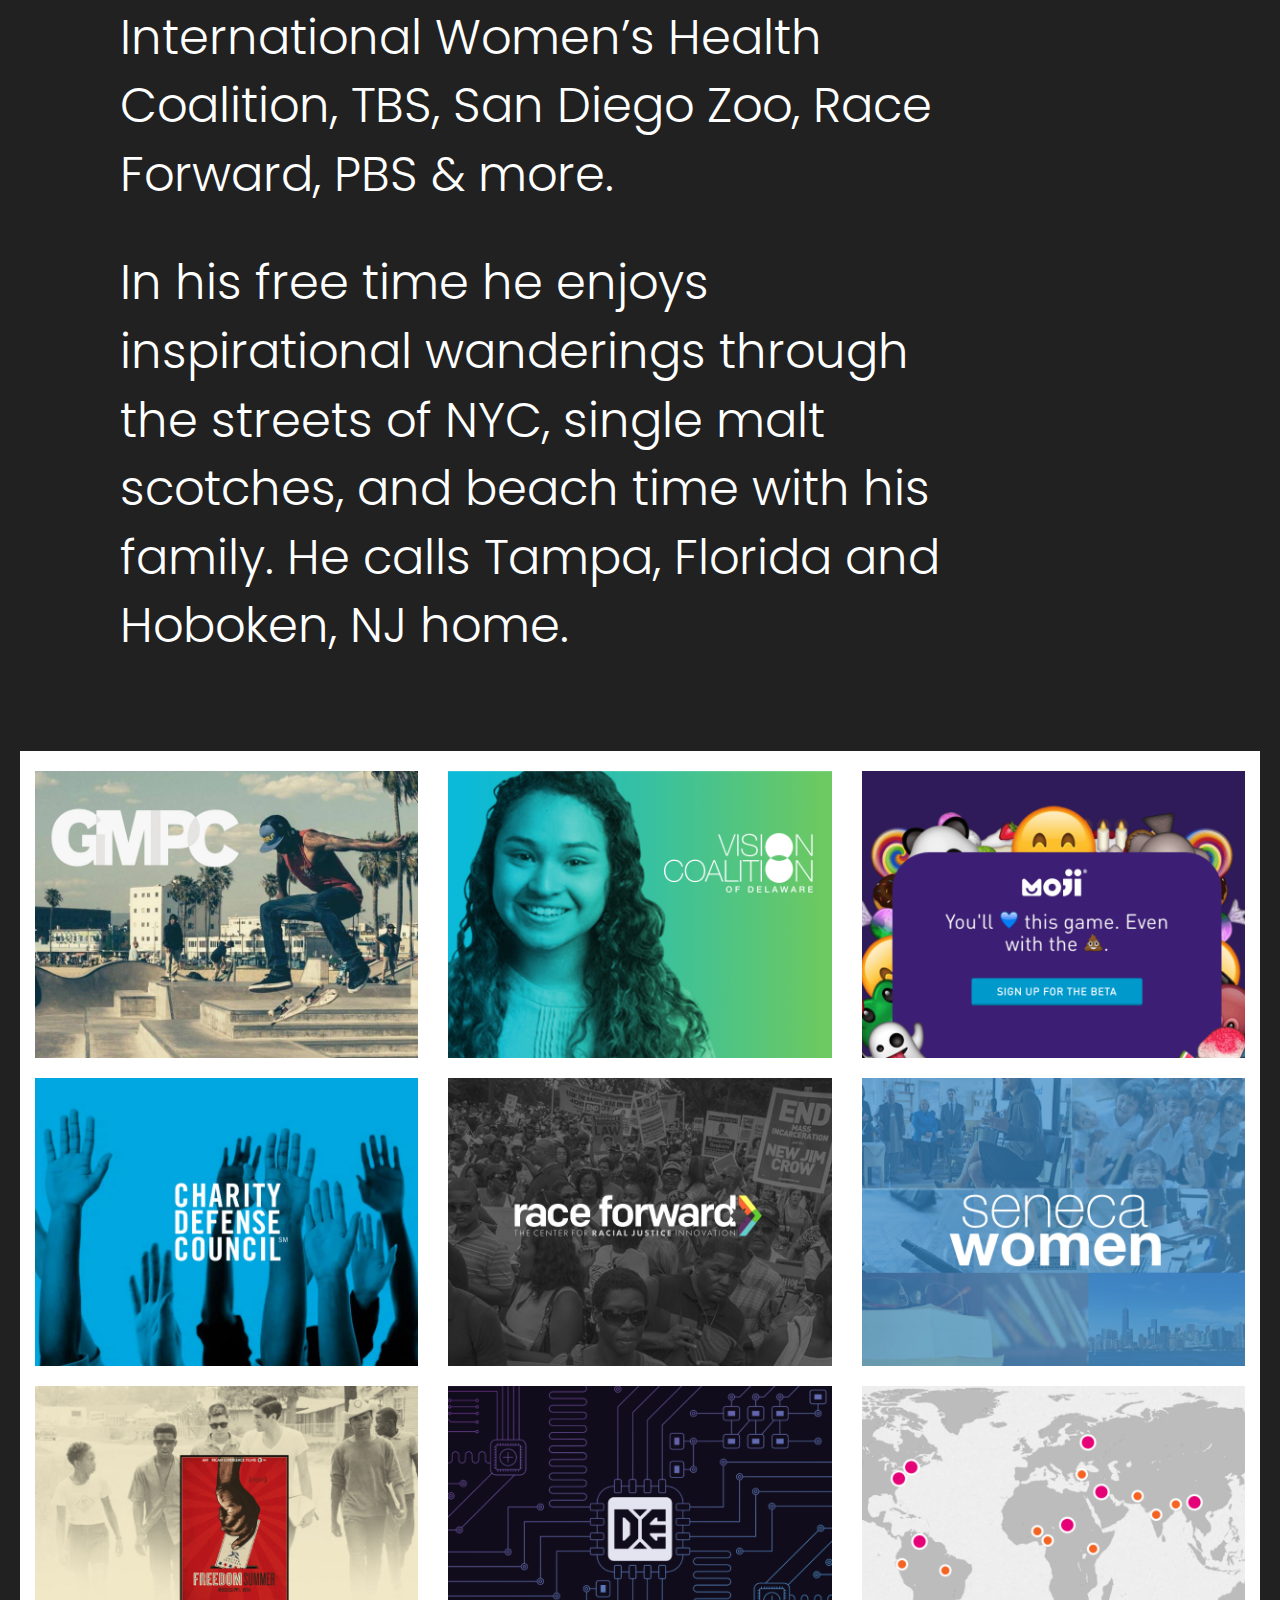
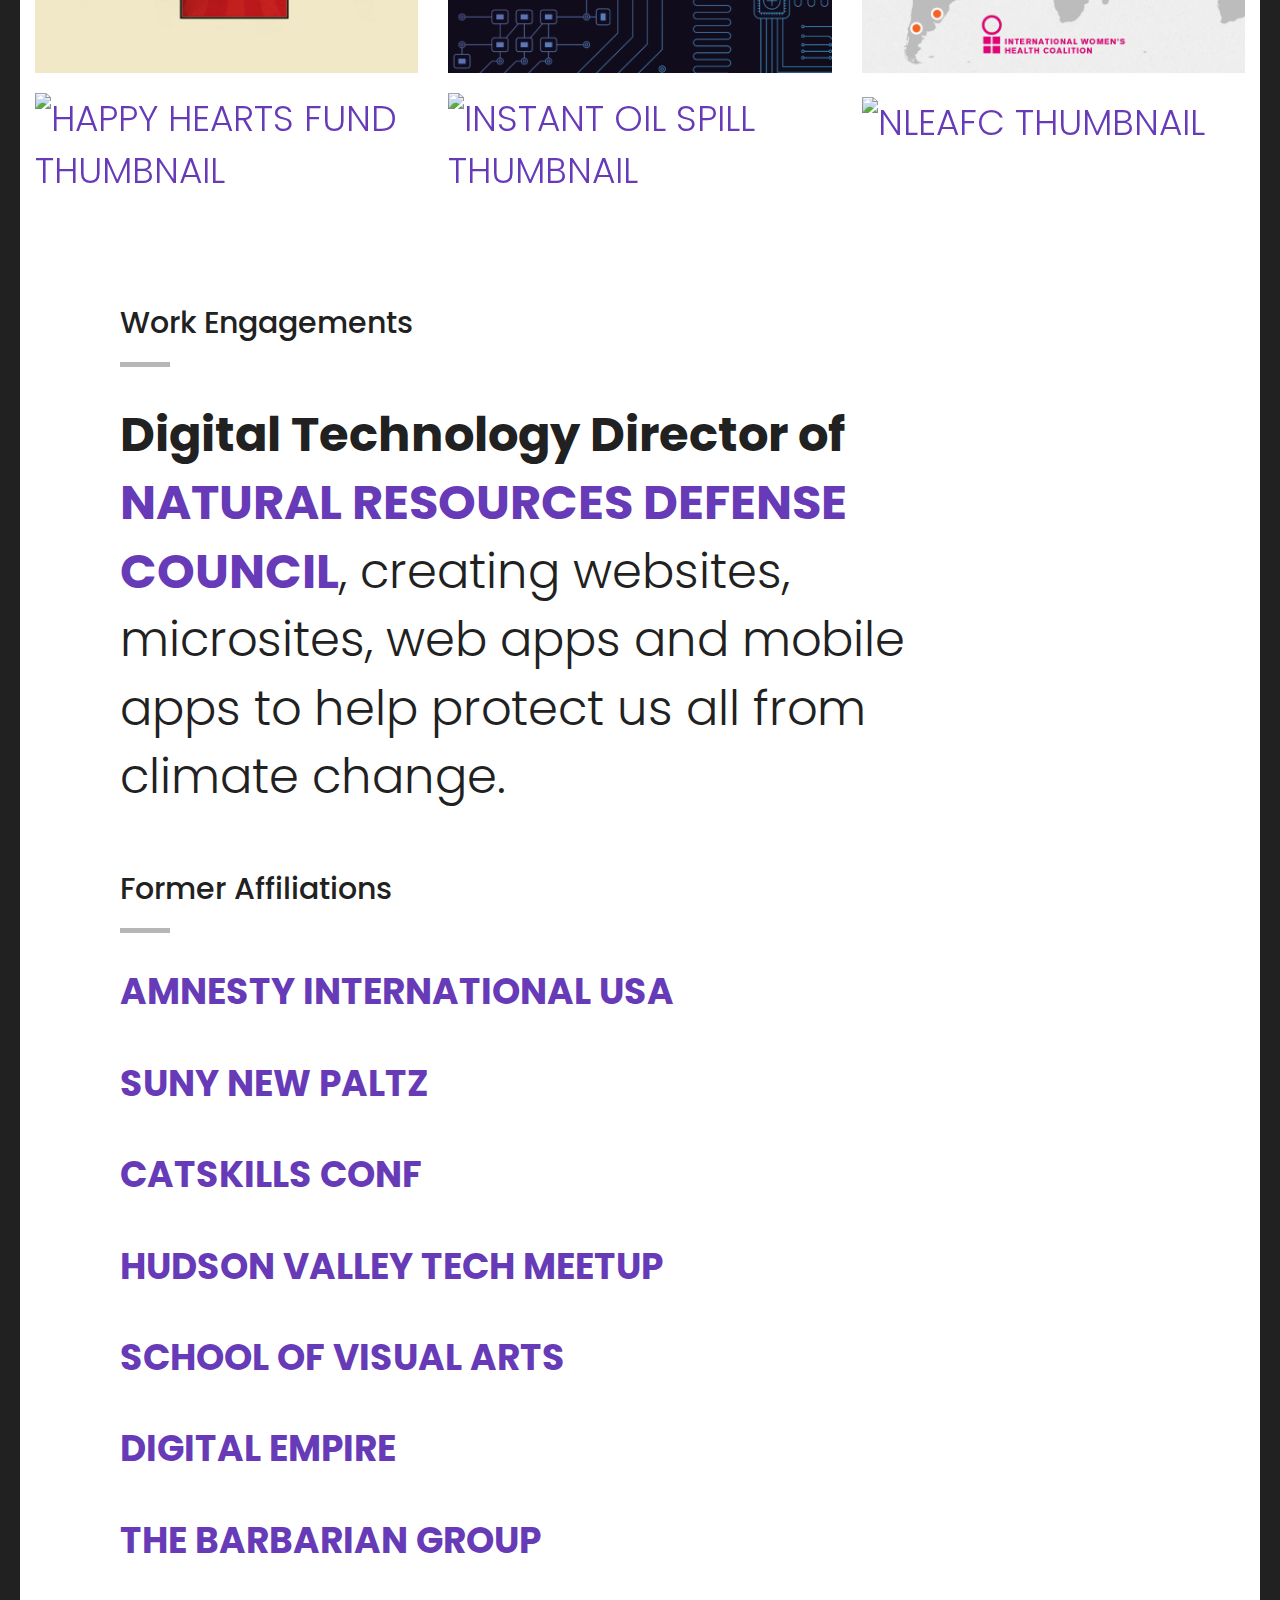
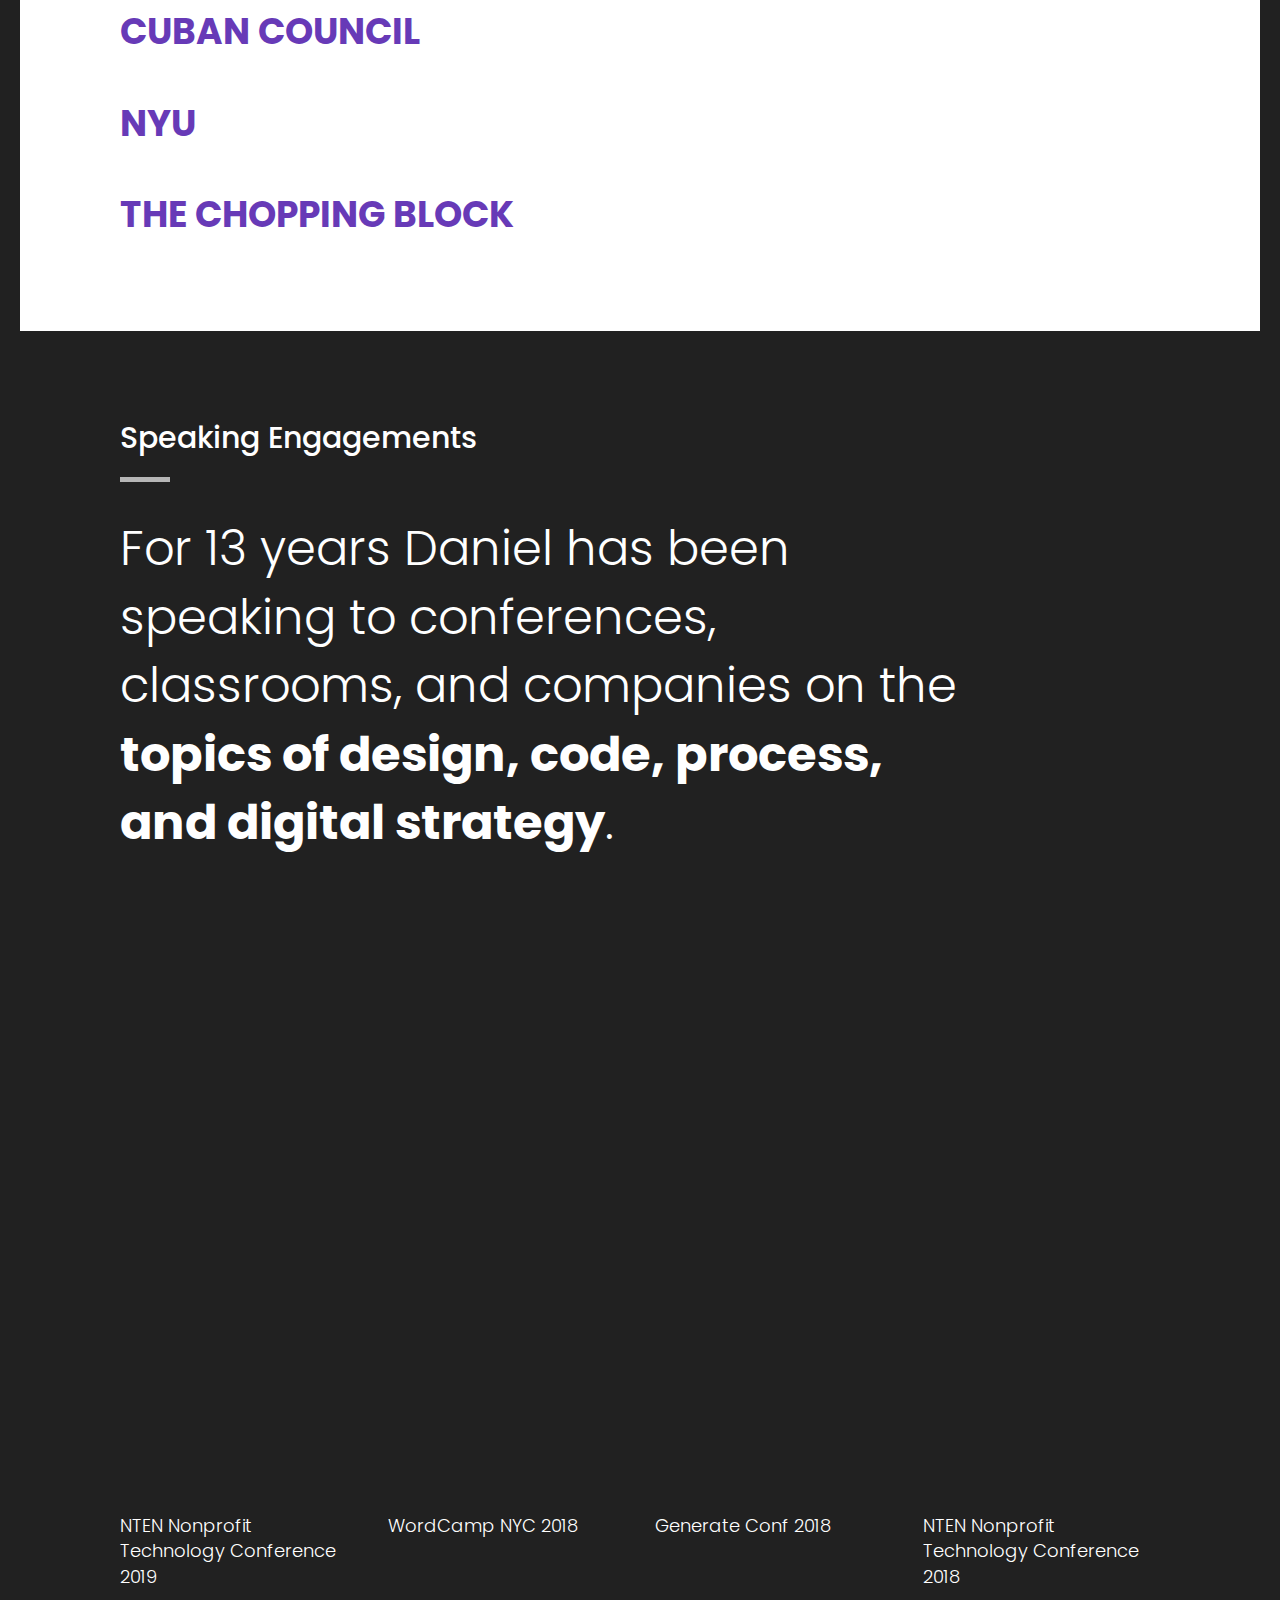
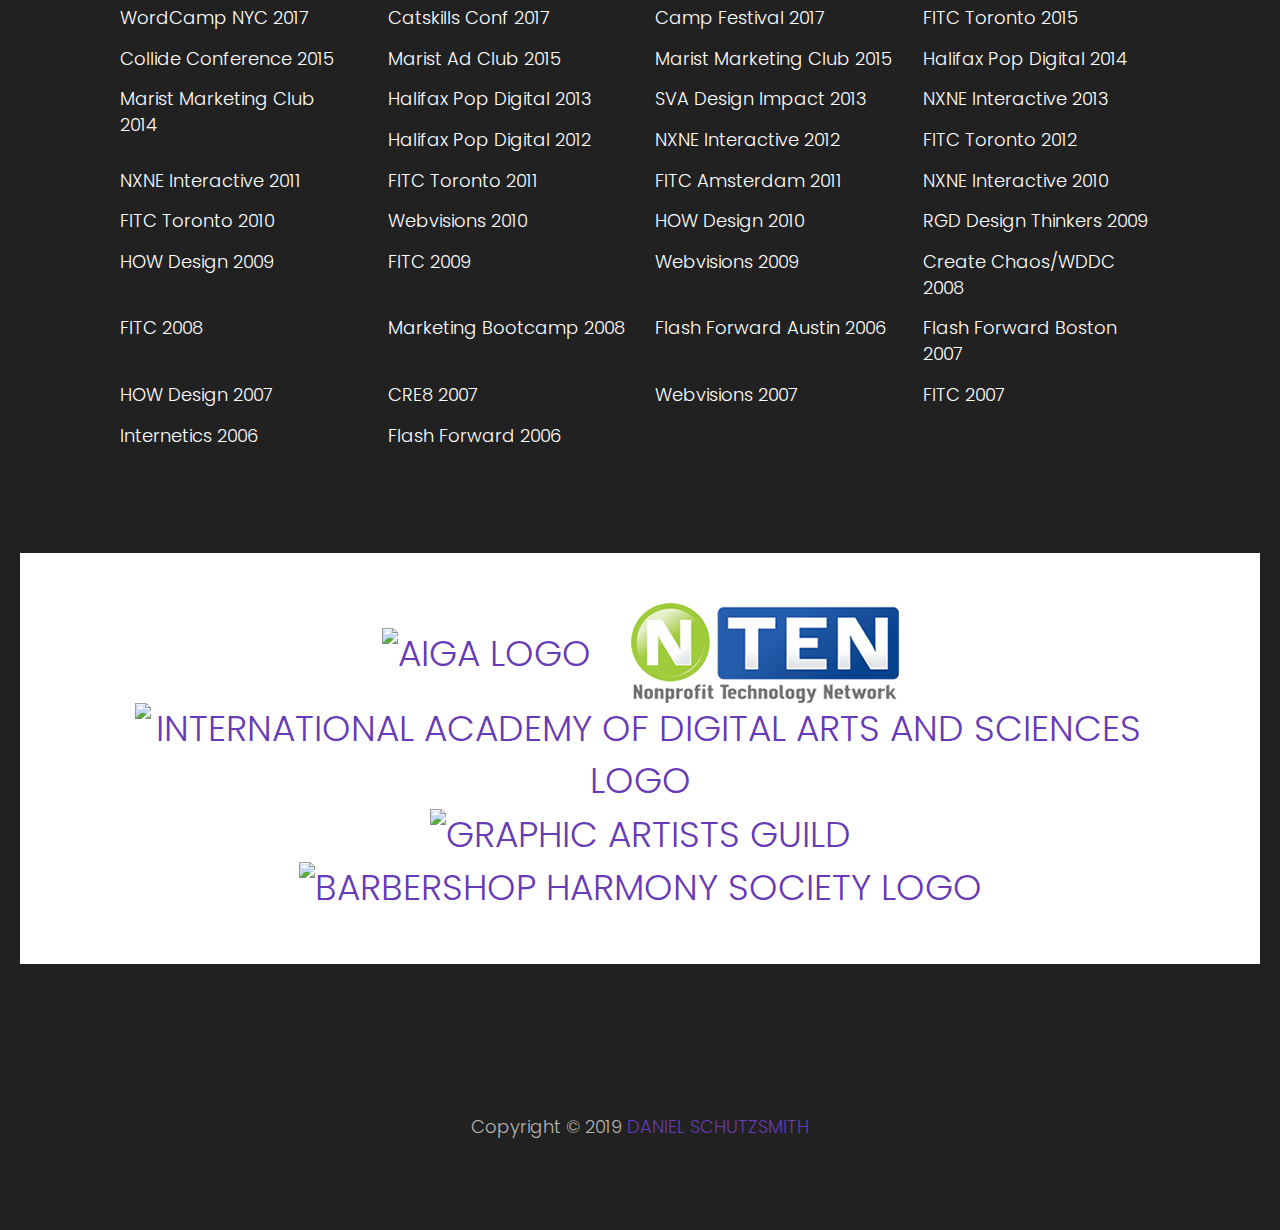
==== commit 6aa35efe: "updated about" ====
--- a/index.html
+++ b/index.html
@@ -30,7 +30,7 @@
 
                 <p class="text-large">Over the past 19 years he's had the privilege of working with companies such as Adobe, Greenpeace, Dave Matthews Band, Women’s March, They Might Be Giants, Pixies, Sony Picture Classics, Oxfam, AMC, International Women’s Health Coalition, TBS, San Diego Zoo, Race Forward, PBS &amp; more.</p>
 
-                <p class="text-large">In his free time he enjoys inspirational wanderings through the streets of NYC, single malt scotches, and beach time with his wife and three kids. He calls Tampa, Florida and Hoboken, NJ home.</p>
+                <p class="text-large">In his free time he enjoys inspirational wanderings through the streets of NYC, single malt scotches, and beach time with his family. He calls Tampa, Florida and Hoboken, NJ home.</p>
             </div>
         </div>
     </div>
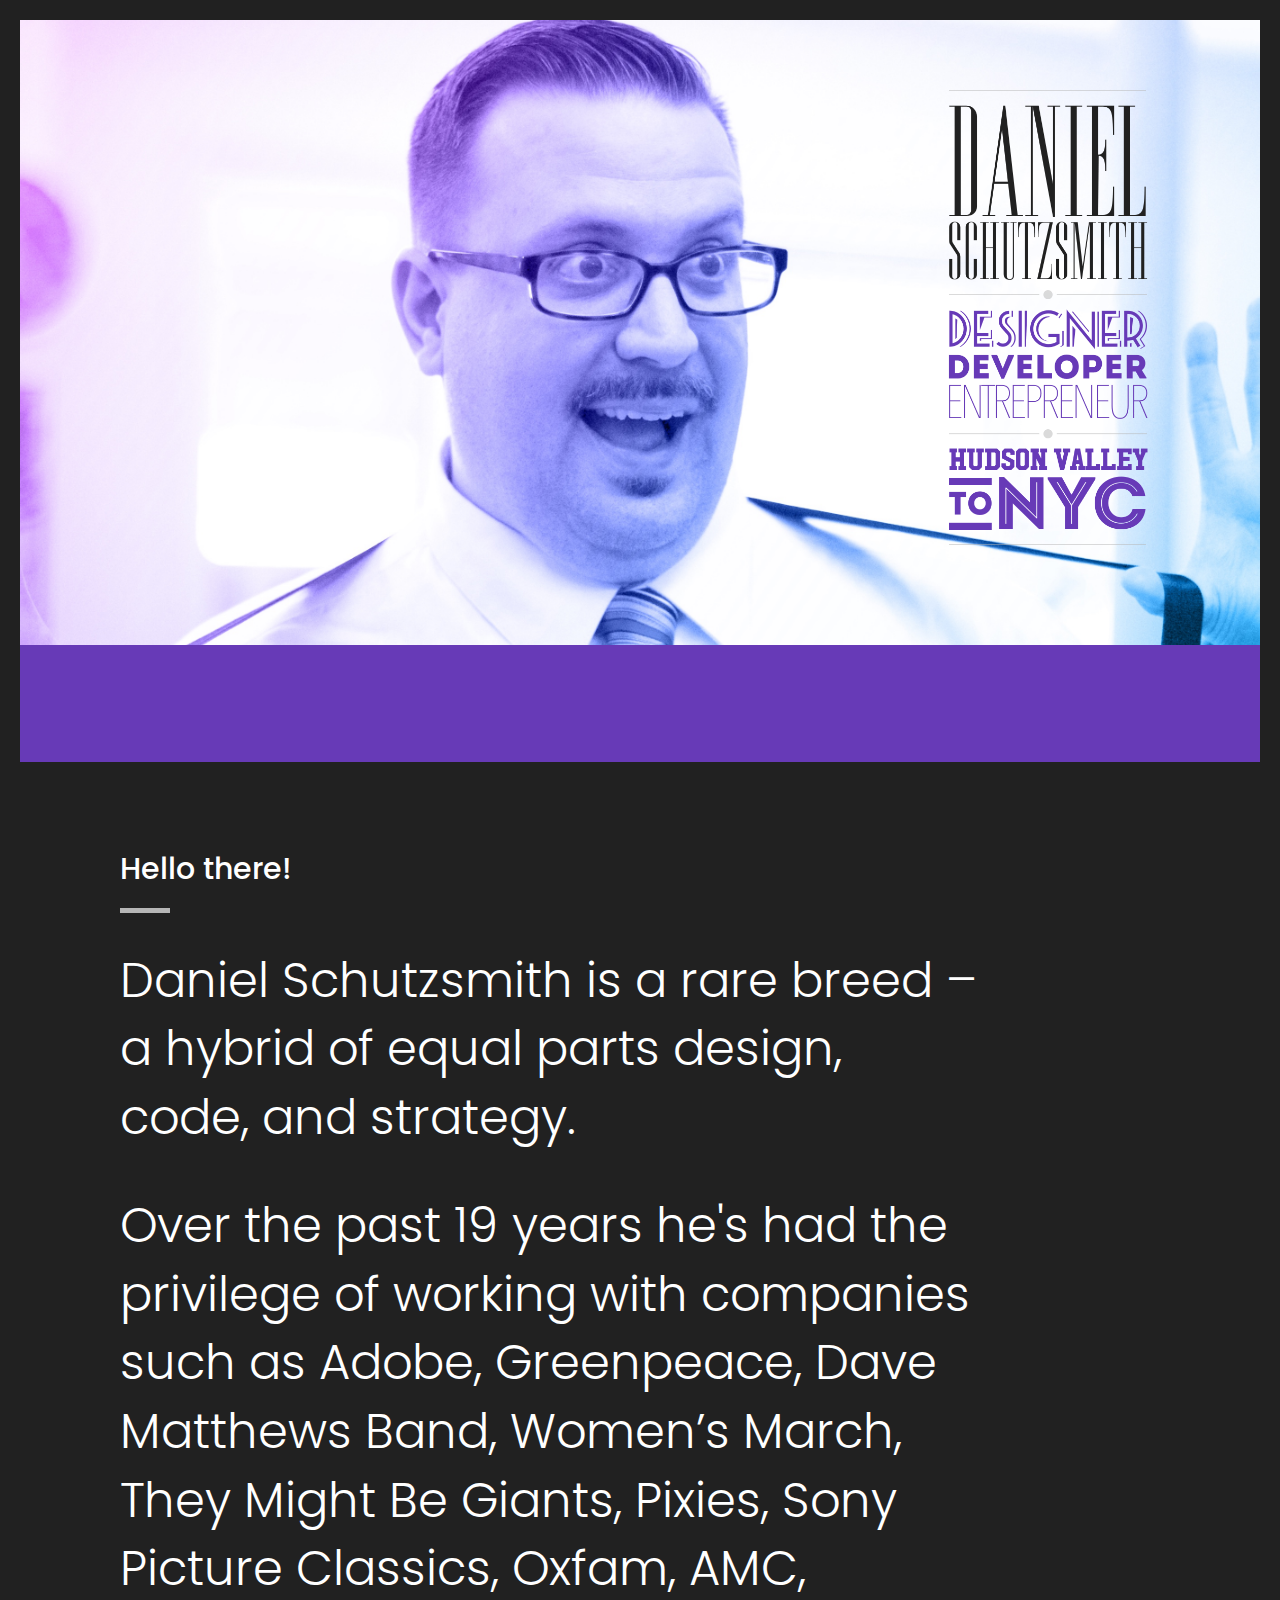
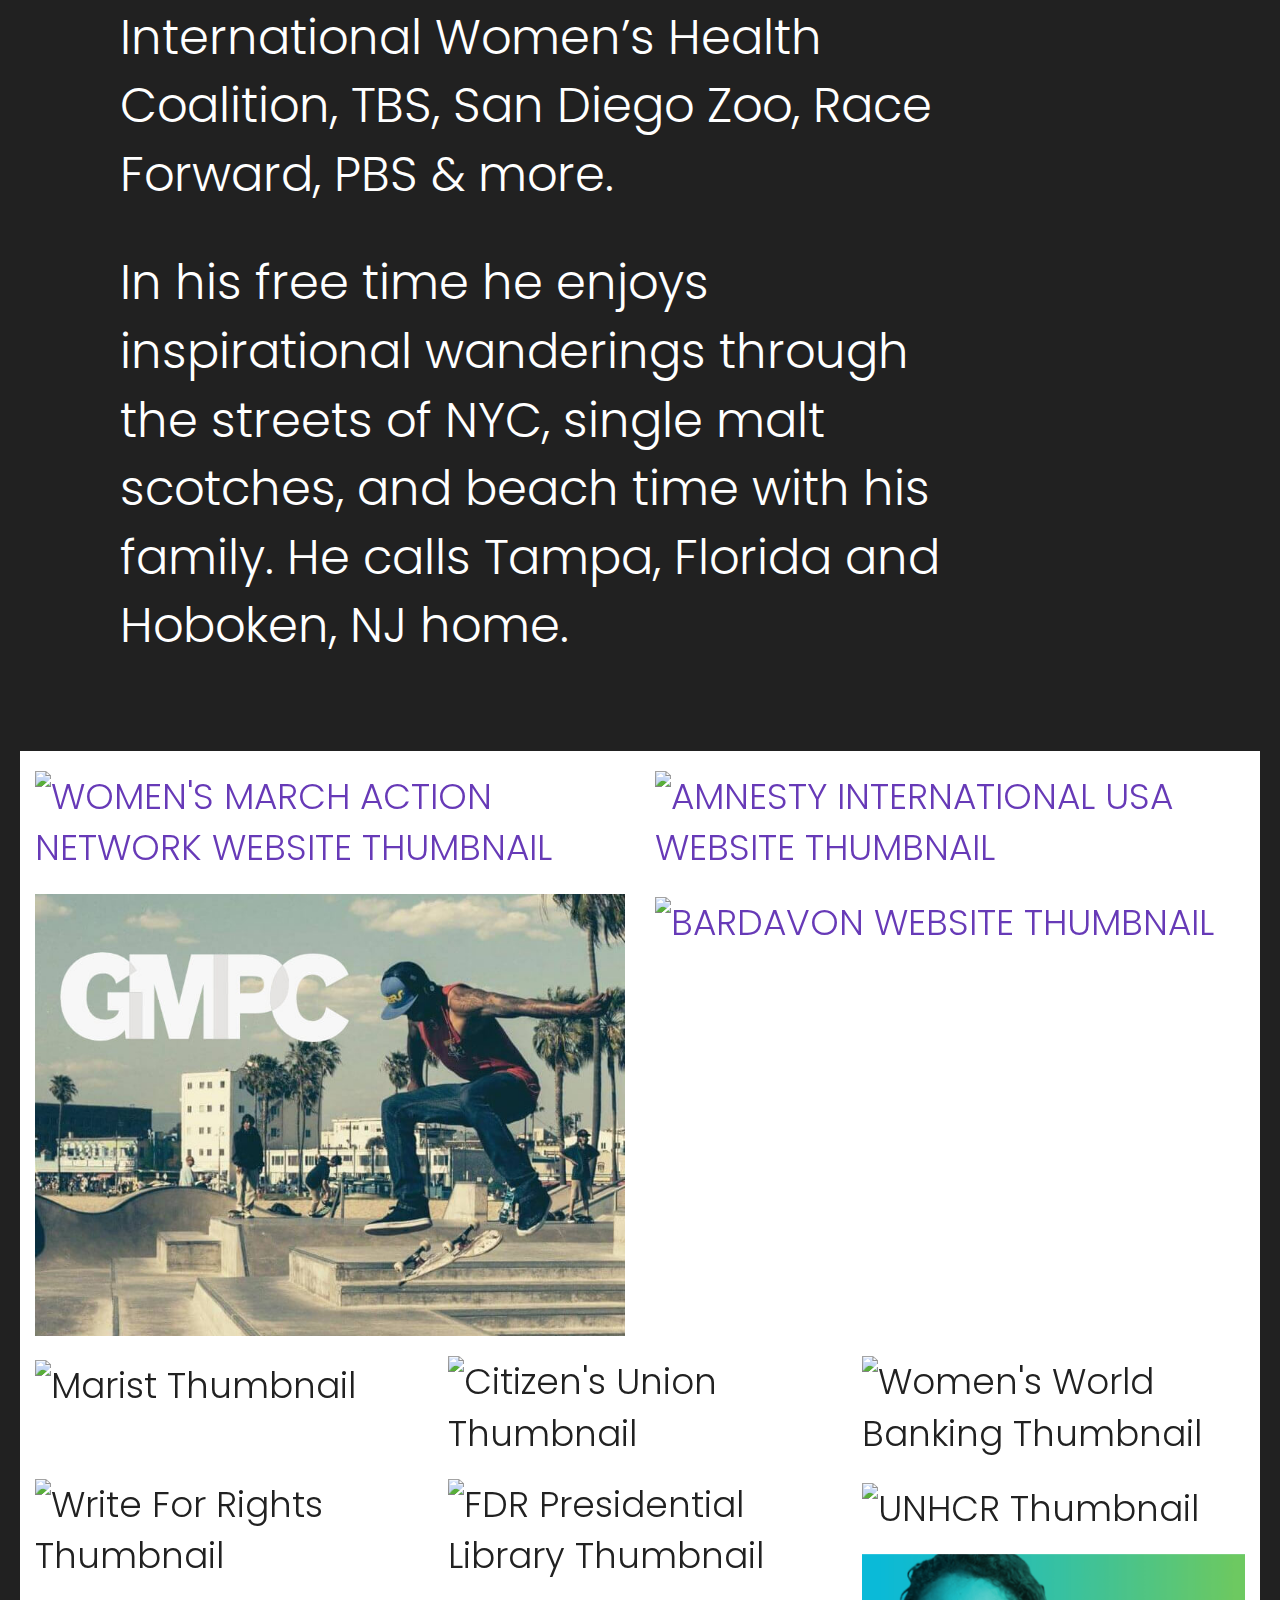
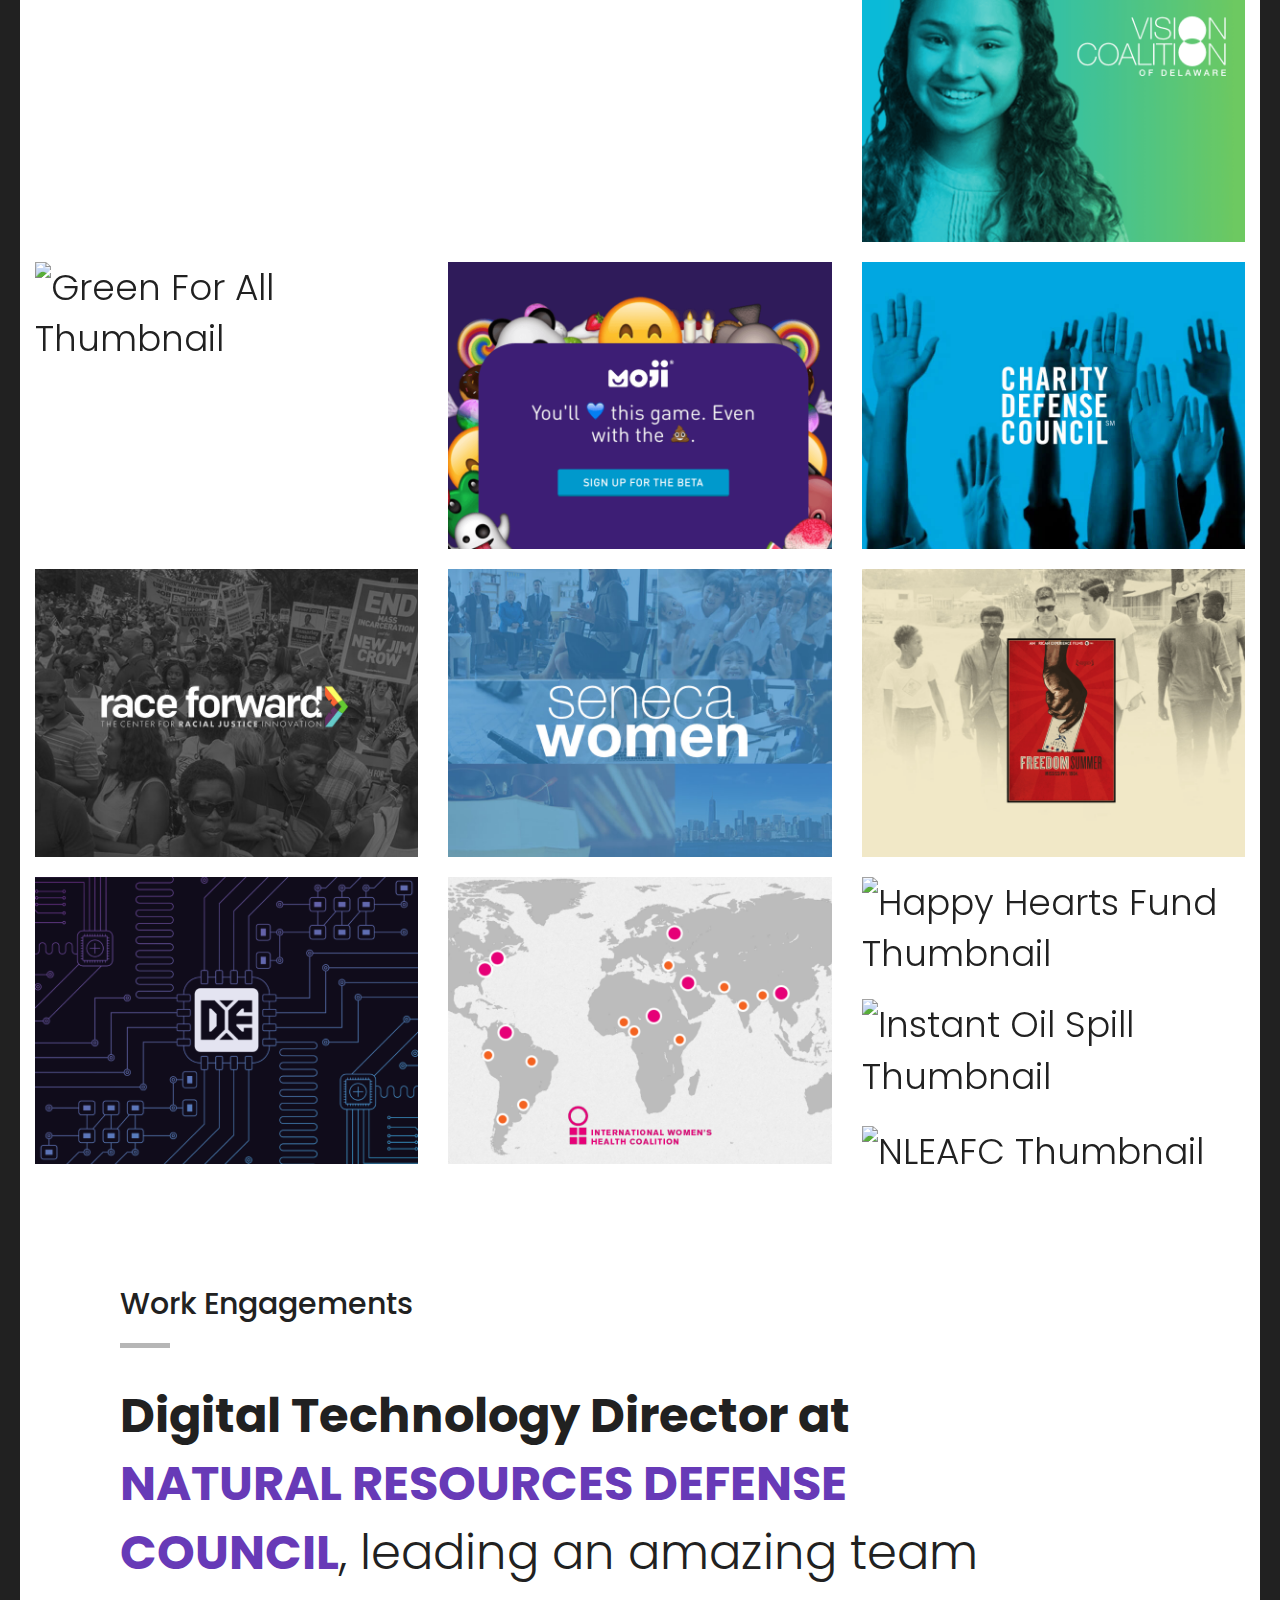
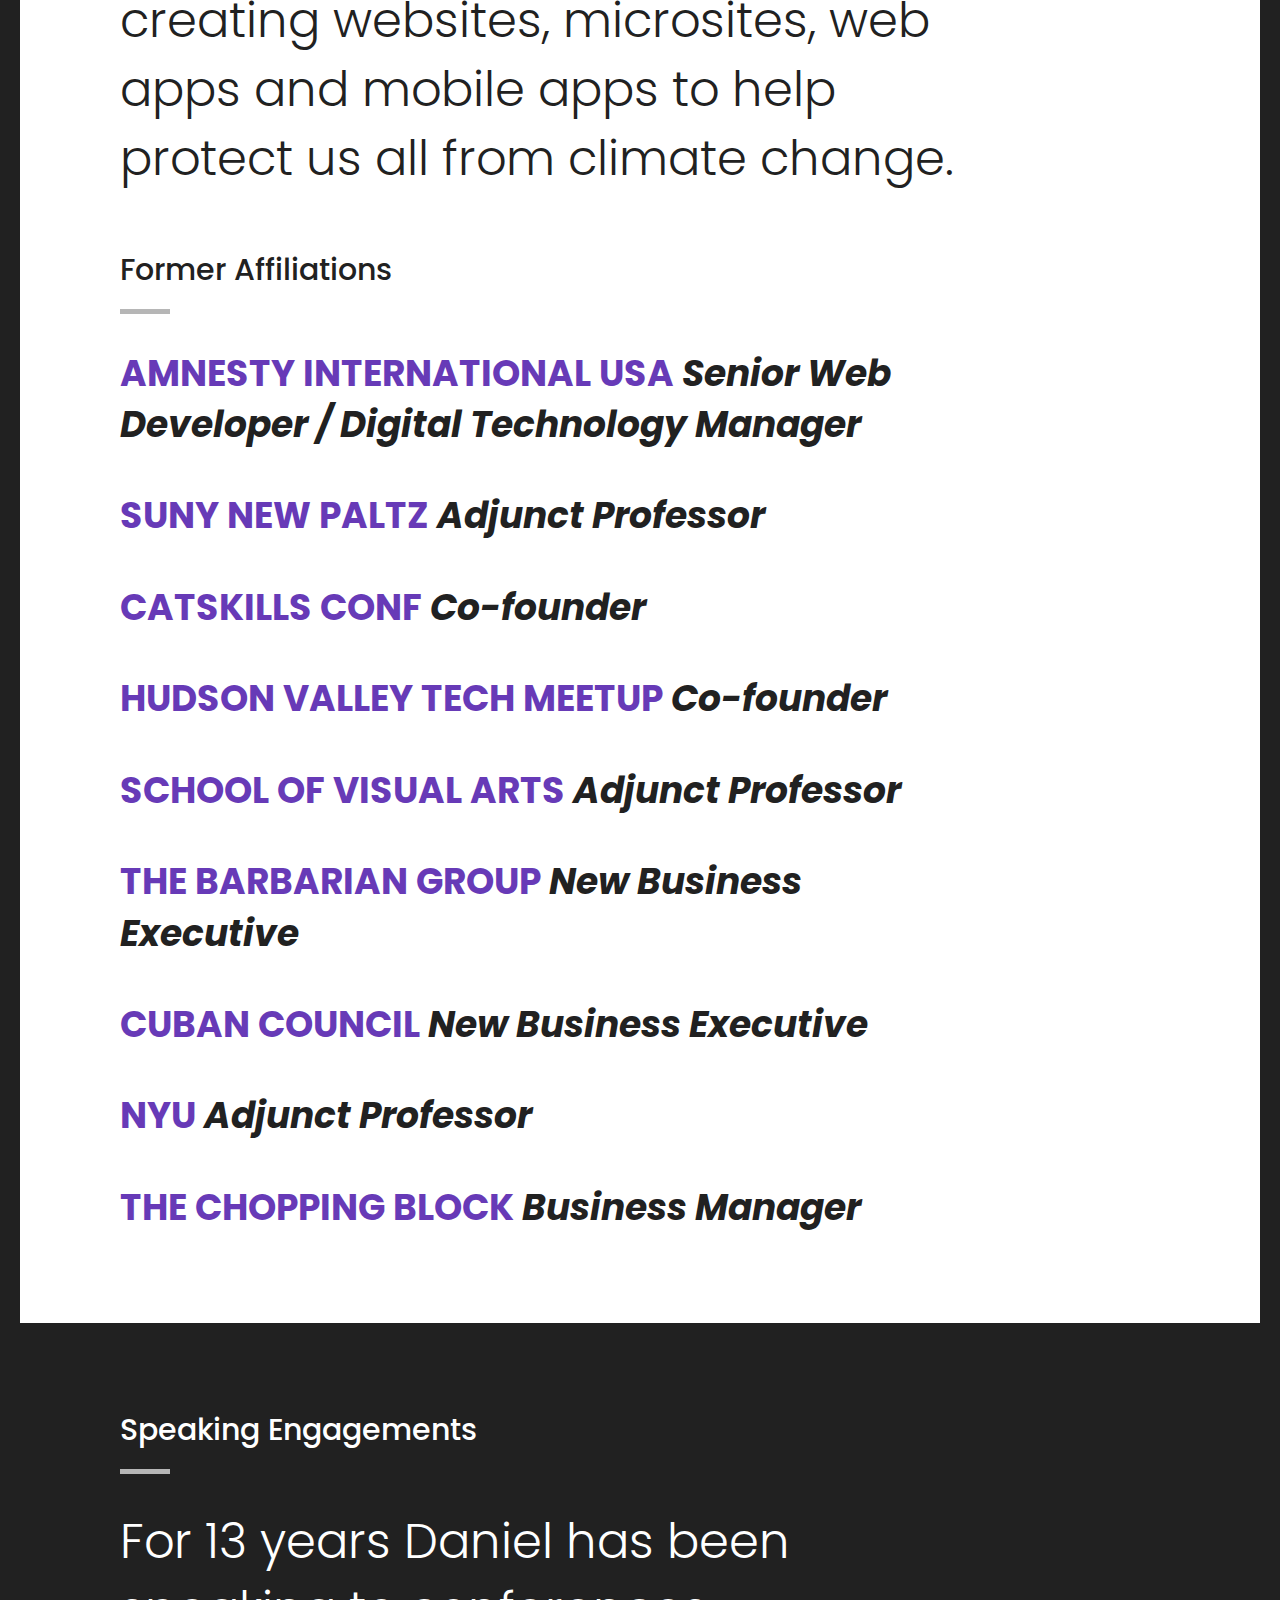
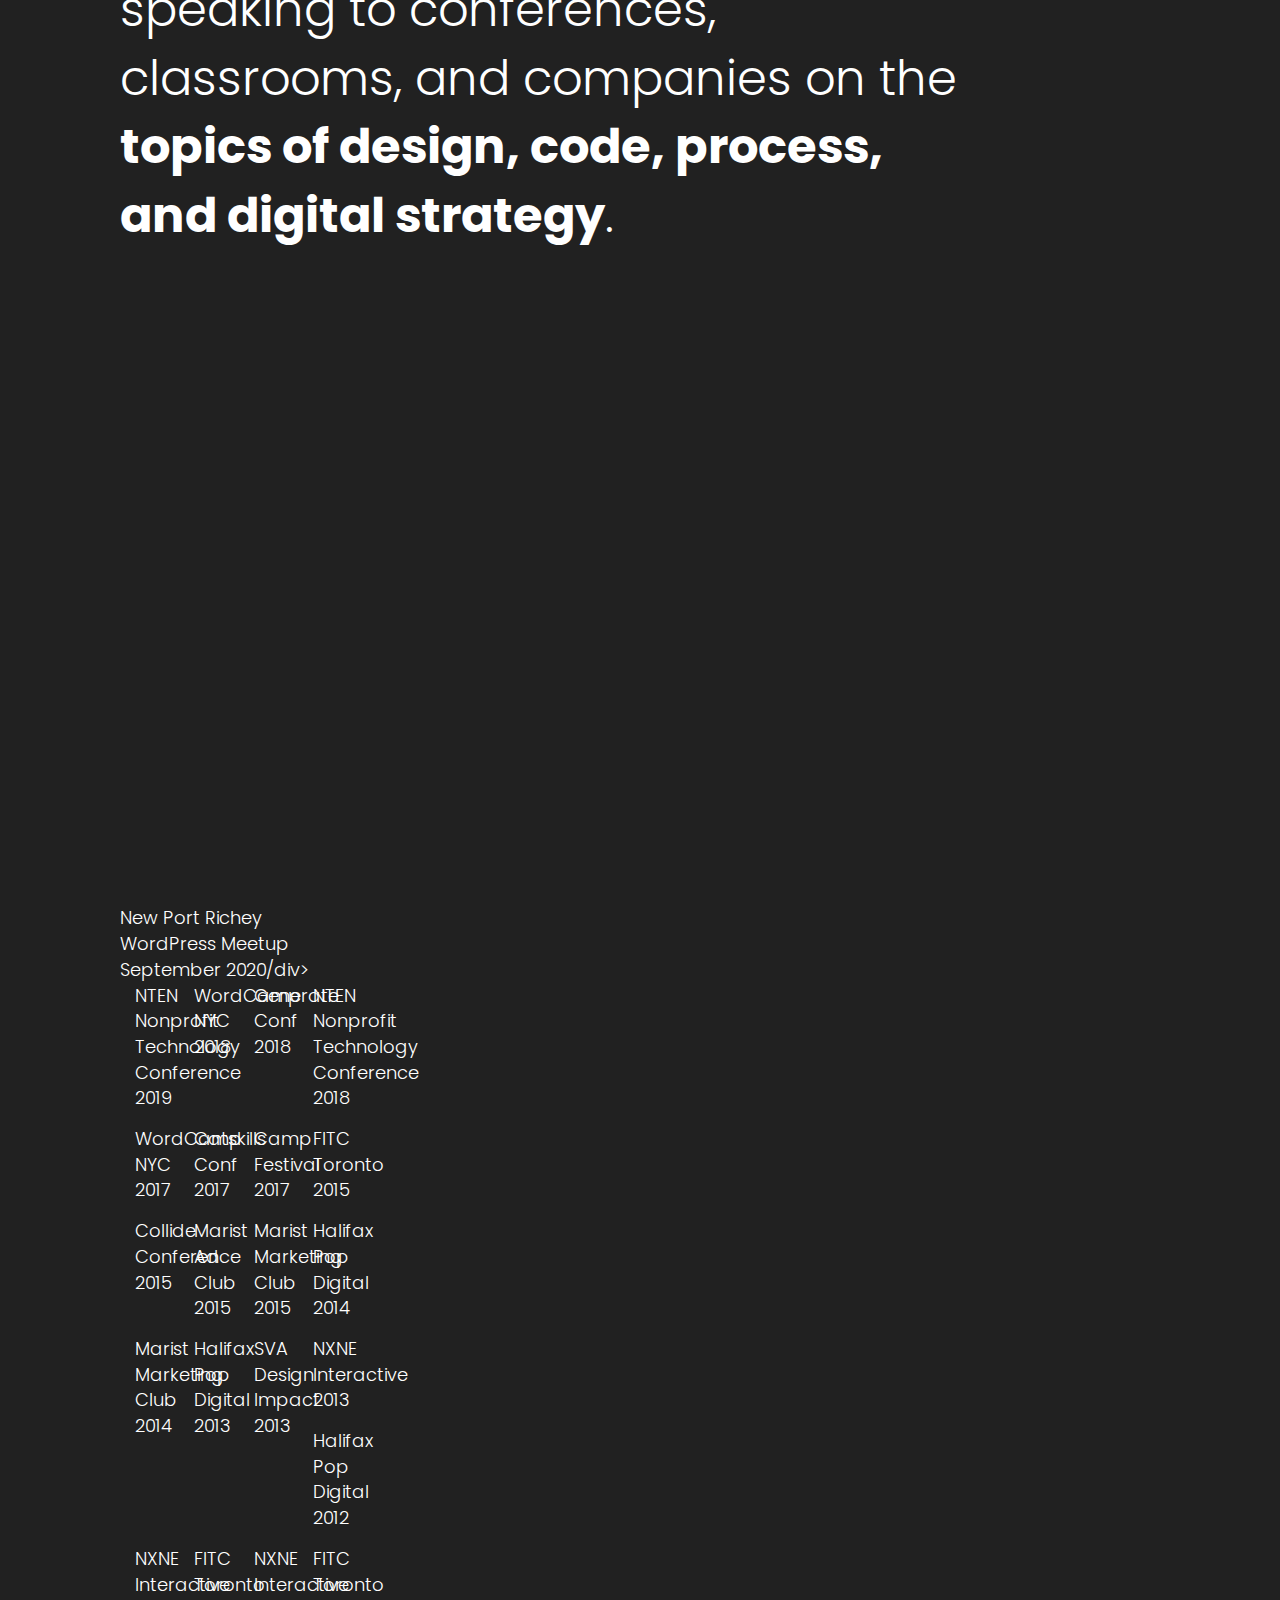
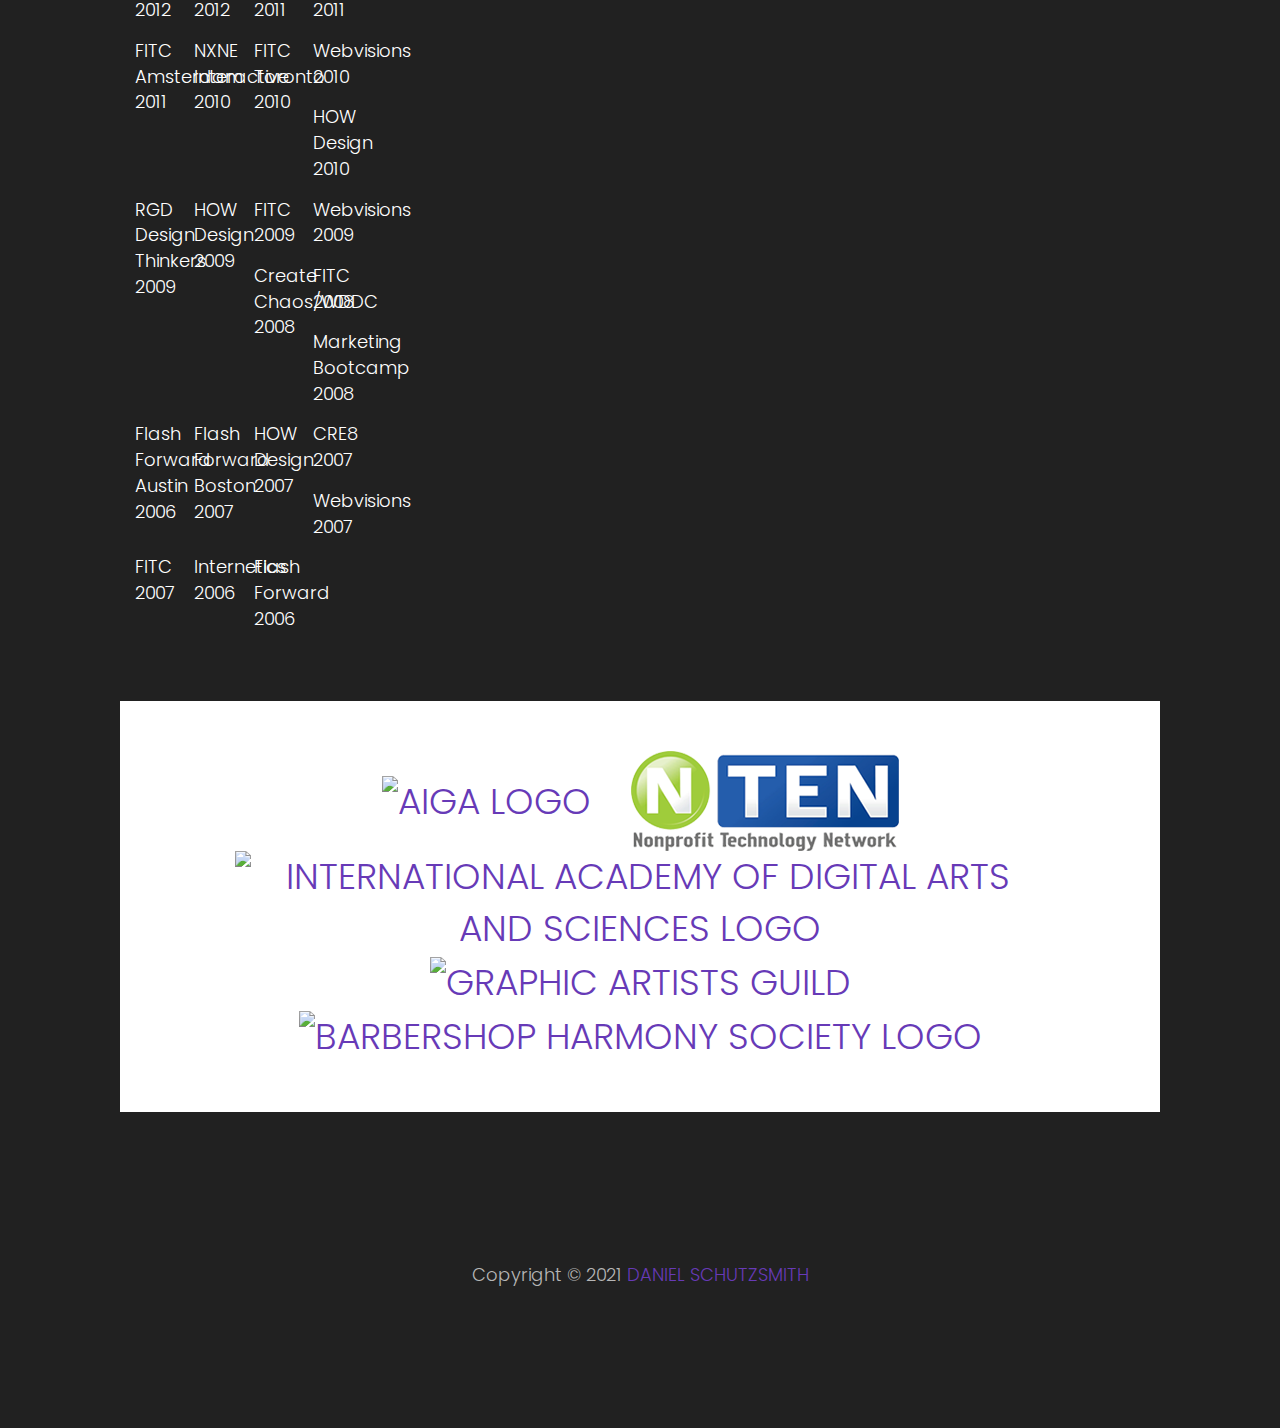
==== commit b6eeb212: "Updated fading" ====
--- a/index.html
+++ b/index.html
@@ -15,8 +15,8 @@
                 <a href="http://linkedin.com/in/danielschutzsmith" title="LinkedIn"><i class="icon ion-social-linkedin"></i></a>
                 <a href="http://github.com/schutzsmith" title="Github"><i class="icon ion-social-github"></i></a>
                 <a href="http://twitter.com/schutzsmith" title="Twitter"><i class="icon ion-social-twitter"></i></a>
-                <!--<a href="http://instagram.com/schutzsmith" title="Instagram"><i class="icon ion-social-instagram"></i></a>
-                <a href="https://dribbble.com/schutzsmith" title="Dribbble"><i class="icon ion-social-dribbble"></i></a>-->
+                <a href="http://instagram.com/schutzsmith" title="Instagram"><i class="icon ion-social-instagram"></i></a>
+                <!--<a href="https://dribbble.com/schutzsmith" title="Dribbble"><i class="icon ion-social-dribbble"></i></a>-->
             </div>
         </div>
     </div>
@@ -37,41 +37,73 @@
 
     <div class="container-fluid work-recent">
         <div class="row">
-            <div class="col-sm-6 col-md-4 col-lg-4 wow fadeInUp">
-                <a href="http://gmpc.com" class="trim"><img src="/img/portfolio_gmpc.jpg" alt="GMPC Website Thumbnail"></a>
-            </div>
-            <div class="col-sm-6 col-md-4 col-lg-4 wow fadeInLeft">
-                <a href="http://visioncoalitionde.org" class="trim"><img src="/img/portfolio_vcd.png" alt="Vision Coalition of Delaware Thumbnail"></a>
-            </div>
-            <div class="col-sm-6 col-md-4 col-lg-4 wow fadeInDown">
-                <a href="http://mojimatch.com" class="trim"><img src="/img/portfolio_mojimatch.png" alt="Moji Match Thumbnail"></a>
-            </div>
-            <div class="col-sm-6 col-md-4 col-lg-4 wow fadeInRight">
-                <a href="http://charitydefensecouncil.org" class="trim"><img src="/img/portfolio_cdc.jpg" alt="Charity Defense Council Thumbnail"></a>
-            </div>
-            <div class="col-sm-6 col-md-4 col-lg-4 wow fadeInUp">
-                <a href="http://raceforward.org" class="trim"><img src="/img/portfolio_rf.jpg" alt="Race Forward Thumbnail"></a>
-            </div>
-            <div class="col-sm-6 col-md-4 col-lg-4 wow fadeInLeft">
-                <a href="http://senecawomen.com" class="trim"><img src="/img/portfolio_sw.jpg" alt="Seneca Women Thumbnail"></a>
-            </div>
-            <div class="col-sm-6 col-md-4 col-lg-4 wow fadeInDown">
-                <a href="http://fs.digitalempire.io" class="trim"><img src="/img/portfolio_freedom.png" alt="Freedom Summer from American Experience Thumbnail"></a>
-            </div>
-            <div class="col-sm-6 col-md-4 col-lg-4 wow fadeInRight">
-                <a href="http://digitalempire.io" class="trim"><img src="/img/portfolio_de.png" alt="Digital Empire Thumbnail"></a>
+            <div class="col-md-6 wow fadeInUp">
+                <a href="https://www.womensmarch.org" class="trim"><img src="/img/portfolio_wmc3.jpg" alt="Women's March Action Network Website Thumbnail"></a>
+            </div>
+            <div class="col-md-6 wow fadeInUp">
+                <a href="https://www.amnestyusa.org" class="trim"><img src="/img/portfolio_aiusa.jpg" alt="Amnesty International USA Website Thumbnail"></a>
+            </div>
+            <div class="col-md-6 wow fadeInUp">
+                <a href="https://www.gmpc.com" class="trim"><img src="/img/portfolio_gmpc.jpg" alt="GMPC Website Thumbnail"></a>
+            </div>
+            <div class="col-md-6 wow fadeInUp">
+                <a href="https://www.bardavon.org" class="trim"><img src="/img/portfolio_bardavon.jpg" alt="Bardavon Website Thumbnail"></a>
+            </div>
+        </div>
+        <div class="row">
+            <div class="col-sm-6 col-md-4 col-lg-4 wow fadeInUp">
+                <div class="trim"><img src="/img/portfolio_maristpoll.jpg" alt="Marist Thumbnail"></div>
+            </div>
+            <div class="col-sm-6 col-md-4 col-lg-4 wow fadeInUp">
+                <div class="trim"><img src="/img/portfolio_cu.jpg" alt="Citizen's Union Thumbnail"></div>
+            </div>
+            <div class="col-sm-6 col-md-4 col-lg-4 wow fadeInUp">
+                <div class="trim"><img src="/img/portfolio_wwb.jpg" alt="Women's World Banking Thumbnail"></div>
+            </div>
+            <div class="col-sm-6 col-md-4 col-lg-4 wow fadeInUp">
+                <div class="trim"><img src="/img/portfolio_w4r.jpg" alt="Write For Rights Thumbnail"></div>
+            </div>
+            <div class="col-sm-6 col-md-4 col-lg-4 wow fadeInUp">
+                <div class="trim"><img src="/img/portfolio_fdr.jpg" alt="FDR Presidential Library Thumbnail"></div>
+            </div>
+            <div class="col-sm-6 col-md-4 col-lg-4 wow fadeInUp">
+                <div class="trim"><img src="/img/portfolio_unhcr.jpg" alt="UNHCR Thumbnail"></div>
+            </div>
+            <div class="col-sm-6 col-md-4 col-lg-4 wow fadeInUp">
+                <div class="trim"><img src="/img/portfolio_vcd.png" alt="Vision Coalition of Delaware Thumbnail"></div>
+            </div>
+            <div class="col-sm-6 col-md-4 col-lg-4 wow fadeInUp">
+                <div class="trim"><img src="/img/portfolio_gfa.jpg" alt="Green For All Thumbnail"></div>
+            </div>
+            <div class="col-sm-6 col-md-4 col-lg-4 wow fadeInUp">
+                <div class="trim"><img src="/img/portfolio_mojimatch.png" alt="Moji Match Thumbnail"></div>
+            </div>
+            <div class="col-sm-6 col-md-4 col-lg-4 wow fadeInUp">
+                <div class="trim"><img src="/img/portfolio_cdc.jpg" alt="Charity Defense Council Thumbnail"></div>
+            </div>
+            <div class="col-sm-6 col-md-4 col-lg-4 wow fadeInUp">
+                <div class="trim"><img src="/img/portfolio_rf.jpg" alt="Race Forward Thumbnail"></div>
+            </div>
+            <div class="col-sm-6 col-md-4 col-lg-4 wow fadeInUp">
+                <div class="trim"><img src="/img/portfolio_sw.jpg" alt="Seneca Women Thumbnail"></div>
+            </div>
+            <div class="col-sm-6 col-md-4 col-lg-4 wow fadeInUp">
+                <div class="trim"><img src="/img/portfolio_freedom.png" alt="Freedom Summer from American Experience Thumbnail"></div>
+            </div>
+            <div class="col-sm-6 col-md-4 col-lg-4 wow fadeInUp">
+                <div class="trim"><img src="/img/portfolio_de.png" alt="Digital Empire Thumbnail"></div>
             </div>
             <div class="col-sm-6 col-md-4 col-lg-4 wow fadeInUp">
                 <a href="http://iwhc.org" class="trim"><img src="/img/portfolio_iwhc.png" alt="IWHC Thumbnail"></a>
             </div>
-            <div class="col-sm-6 col-md-4 col-lg-4 wow fadeInLeft">
-                <a href="http://happyheartsfund.org" class="trim"><img src="/img/portfolio_hhf.jpg" alt="Happy Hearts Fund Thumbnail"></a>
-            </div>
-            <div class="col-sm-6 col-md-4 col-lg-4 wow fadeInDown">
-                <a href="http://instantoilspill.com" class="trim"><img src="/img/portfolio_oil.jpg" alt="Instant Oil Spill Thumbnail"></a>
-            </div>
-            <div class="col-sm-6 col-md-4 col-lg-4 wow fadeInRight">
-                <a href="http://nleafcf.org" class="trim"><img src="/img/portfolio_nleafcf.jpg" alt="NLEAFC Thumbnail"></a>
+            <div class="col-sm-6 col-md-4 col-lg-4 wow fadeInUp">
+                <div class="trim"><img src="/img/portfolio_hhf.jpg" alt="Happy Hearts Fund Thumbnail"></div>
+            </div>
+            <div class="col-sm-6 col-md-4 col-lg-4 wow fadeInUp">
+                <div class="trim"><img src="/img/portfolio_oil.jpg" alt="Instant Oil Spill Thumbnail"></div>
+            </div>
+            <div class="col-sm-6 col-md-4 col-lg-4 wow fadeInUp">
+                <div class="trim"><img src="/img/portfolio_nleafcf.jpg" alt="NLEAFC Thumbnail"></div>
             </div>
         </div>
     </div>
@@ -81,19 +113,18 @@
             <div class="col-sm-10 col-md-10 col-lg-10">
                 <h2>Work Engagements</h2>
                 <hr>
-                <p class="text-large"><strong>Digital Technology Director of <a href="https://nrdc.org">Natural Resources Defense Council</a></strong>, creating websites, microsites, web apps and mobile apps to help protect us all from climate change.</p>
+                <p class="text-large"><strong>Digital Technology Director at <a href="https://www.nrdc.org">Natural Resources Defense Council</a></strong>, leading an amazing team creating websites, microsites, web apps and mobile apps to help protect us all from climate change.</p>
                 <h2>Former Affiliations</h2>
                 <hr>
-                <p><strong><a href="https://www.amnestyusa.org">Amnesty International USA</a></strong></p>
-                <p><strong><a href="https://newpaltz.edu">SUNY New Paltz</a></strong></p>
-                <p><strong><a href="http://catskillsconf.com">Catskills Conf</a></strong></p>
-                <p><strong><a href="http://meetup.com/hvtech">Hudson Valley Tech Meetup</a></strong></p>
-                <p><strong><a href="https://sva.edu">School Of Visual Arts</a></strong></p>
-                <p><strong><a href="https://digitalempire.io">Digital Empire</a></strong></p>
-                <p><strong><a href="https://barbariangroup.com">The Barbarian Group</a></strong></p>
-                <p><strong><a href="https://cubancouncil.com">Cuban Council</a></strong></p>
-                <p><strong><a href="https://www.scps.nyu.edu/">NYU</a></strong></p>
-                <p><strong><a href="https://choppingblock.com">The Chopping Block</a></strong></p>
+                <p><strong><a href="https://www.amnestyusa.org">Amnesty International USA</a> <em>Senior Web Developer / Digital Technology Manager</em></strong></p>
+                <p><strong><a href="https://newpaltz.edu">SUNY New Paltz</a> <em>Adjunct Professor</em></strong></p>
+                <p><strong><a href="http://catskillsconf.com">Catskills Conf</a> <em>Co-founder</em></strong></p>
+                <p><strong><a href="http://meetup.com/hvtech">Hudson Valley Tech Meetup</a> <em>Co-founder</em></strong></p>
+                <p><strong><a href="https://sva.edu">School Of Visual Arts</a> <em>Adjunct Professor</em></strong></p>
+                <p><strong><a href="https://barbariangroup.com">The Barbarian Group</a> <em>New Business Executive</em></strong></p>
+                <p><strong><a href="https://cubancouncil.com">Cuban Council</a> <em>New Business Executive</em></strong></p>
+                <p><strong><a href="https://www.scps.nyu.edu/">NYU</a> <em>Adjunct Professor</em></strong></p>
+                <p><strong><a href="https://choppingblock.com">The Chopping Block</a> <em>Business Manager</em></strong></p>
             </div>
         </div>
     </div>
@@ -113,6 +144,7 @@
             </div>
         </div>
         <div class="row" id="events">
+            <div class="col-sm-6 col-md-4 col-lg-3">New Port Richey WordPress Meetup September 2020/div>
             <div class="col-sm-6 col-md-4 col-lg-3">NTEN Nonprofit Technology Conference 2019</div>
             <div class="col-sm-6 col-md-4 col-lg-3">WordCamp NYC 2018</div>
             <div class="col-sm-6 col-md-4 col-lg-3">Generate Conf 2018</div>
@@ -154,13 +186,13 @@
             <div class="col-sm-6 col-md-4 col-lg-3">FITC 2007 </div>
             <div class="col-sm-6 col-md-4 col-lg-3">Internetics 2006</div>
             <div class="col-sm-6 col-md-4 col-lg-3">Flash Forward 2006</div>
-        </div>
+        </div> 
     </div>
 
     <div class="container-fluid block-light">
         <div class="row" id="associations">
             <div class="col-md-12 text-center">
-                <a href="http://upstatenewyork.aiga.org/"><img src="img/logo_aiga.png" alt="AIGA Logo"></a>
+                <a href="http://www.aiga.org/"><img src="img/logo_aiga.png" alt="AIGA Logo"></a>
                 <a href="http://nten.org/"><img src="img/logo_nten.png" alt="NTEN Logo"></a>
                 <a href="http://www.iadas.net/"><img src="img/logo_iadas.png" alt="International Academy of Digital Arts and Sciences Logo"></a>
                 <a href="https://www.graphicartistsguild.org/"><img src="img/logo_gag.png" alt="Graphic Artists Guild"></a>
@@ -176,54 +208,17 @@
                     <a href="http://linkedin.com/in/danielschutzsmith" title="LinkedIn"><i class="icon ion-social-linkedin-outline"></i></a>
                     <a href="http://github.com/schutzsmith" title="Github"><i class="icon ion-social-github"></i></a>
                     <a href="http://twitter.com/schutzsmith" title="Twitter"><i class="icon ion-social-twitter"></i></a>
-                    <!--<a href="http://instagram.com/schutzsmith" title="Instagram"><i class="icon ion-social-instagram-outline"></i></a>
-                    <a href="https://dribbble.com/schutzsmith" title="Dribbble"><i class="icon ion-social-dribbble-outline"></i></a>--><br> Copyright &copy; 2019 <a href="mailto:daniel@schutzsmith.com">Daniel  Schutzsmith</a>
+                    <a href="http://instagram.com/schutzsmith" title="Instagram"><i class="icon ion-social-instagram-outline"></i></a>
+                    <!--<a href="https://dribbble.com/schutzsmith" title="Dribbble"><i class="icon ion-social-dribbble-outline"></i></a>--><br>
+                    Copyright &copy; 2021 <a href="mailto:daniel@schutzsmith.com">Daniel  Schutzsmith</a>
                 </p>
             </div>
         </div>
     </div>
-</div>
-
-<!-- Modal -->
-<div class="modal fade" id="myModal" tabindex="-1" role="dialog" aria-labelledby="myModalLabel">
-    <form action="https://www.getrevue.co/profile/daniel-schutzsmith/add_subscriber" method="post" id="revue-form" name="revue-form" target="_blank" class="form-horizontal">
-        <div class="modal-dialog" role="document">
-            <div class="modal-content">
-                <div class="modal-header">
-                    <button type="button" class="close" data-dismiss="modal" aria-label="Close"><span aria-hidden="true">&times;</span></button>
-                    <h4 class="modal-title" id="myModalLabel">Subscribe to my email list</h4>
-                </div>
-                <div class="modal-body">
-                    <div class="form-group">
-                        <label for="member_email" class="col-sm-3 control-label">Email</label>
-                        <div class="col-sm-9">
-                            <input type="email" class="form-control" placeholder="Your email address..." name="member[email]" id="member_email">
-                        </div>
-                    </div>
-                    <div class="form-group">
-                        <label for="member_first_name" class="col-sm-3 control-label">First Name</label>
-                        <div class="col-sm-9">
-                            <input class="form-control" placeholder="First name... (Optional)" type="text" name="member[first_name]" id="member_first_name">
-                        </div>
-                    </div>
-                    <div class="form-group">
-                        <label for="member_last_name" class="col-sm-3 control-label">Last Name</label>
-                        <div class="col-sm-9">
-                            <input class="form-control" placeholder="Last name... (Optional)" type="text" name="member[last_name]" id="member_last_name">
-                        </div>
-                    </div>
-                </div>
-                <div class="modal-footer">
-                    <button type="button" class="btn btn-default" data-dismiss="modal">Close</button>
-                    <input type="submit" value="Subscribe" name="member[subscribe]" class="btn btn-primary">
-                </div>
-            </div>
-        </div>
-    </form>
 </div><!-- JQuery--><script src="https://code.jquery.com/jquery-1.12.2.min.js" integrity="sha256-lZFHibXzMHo3GGeehn1hudTAP3Sc0uKXBXAzHX1sjtk=" crossorigin="anonymous"></script><!-- Bootstrap JS--><script src="https://maxcdn.bootstrapcdn.com/bootstrap/3.3.7/js/bootstrap.min.js" integrity="sha384-Tc5IQib027qvyjSMfHjOMaLkfuWVxZxUPnCJA7l2mCWNIpG9mGCD8wGNIcPD7Txa" crossorigin="anonymous"></script><!-- Animation JS--><script crossorigin="anonymous" integrity="sha256-z6FznuNG1jo9PP3/jBjL6P3tvLMtSwiVAowZPOgo56U=" src="https://cdn.jsdelivr.net/wow/1.1.2/wow.min.js"></script><script>new WOW().init();</script><!--Google Analytics--><script>(function(i,s,o,g,r,a,m){i['GoogleAnalyticsObject']=r;i[r]=i[r]||function(){
 (i[r].q=i[r].q||[]).push(arguments)},i[r].l=1*new Date();a=s.createElement(o),
 m=s.getElementsByTagName(o)[0];a.async=1;a.src=g;m.parentNode.insertBefore(a,m)
 })(window,document,'script','https://www.google-analytics.com/analytics.js','ga');
 
 ga('create', 'UA-76196460-1', 'auto');
-ga('send', 'pageview');</script></body></html>+ga('send', 'pageview');</script></body></html>
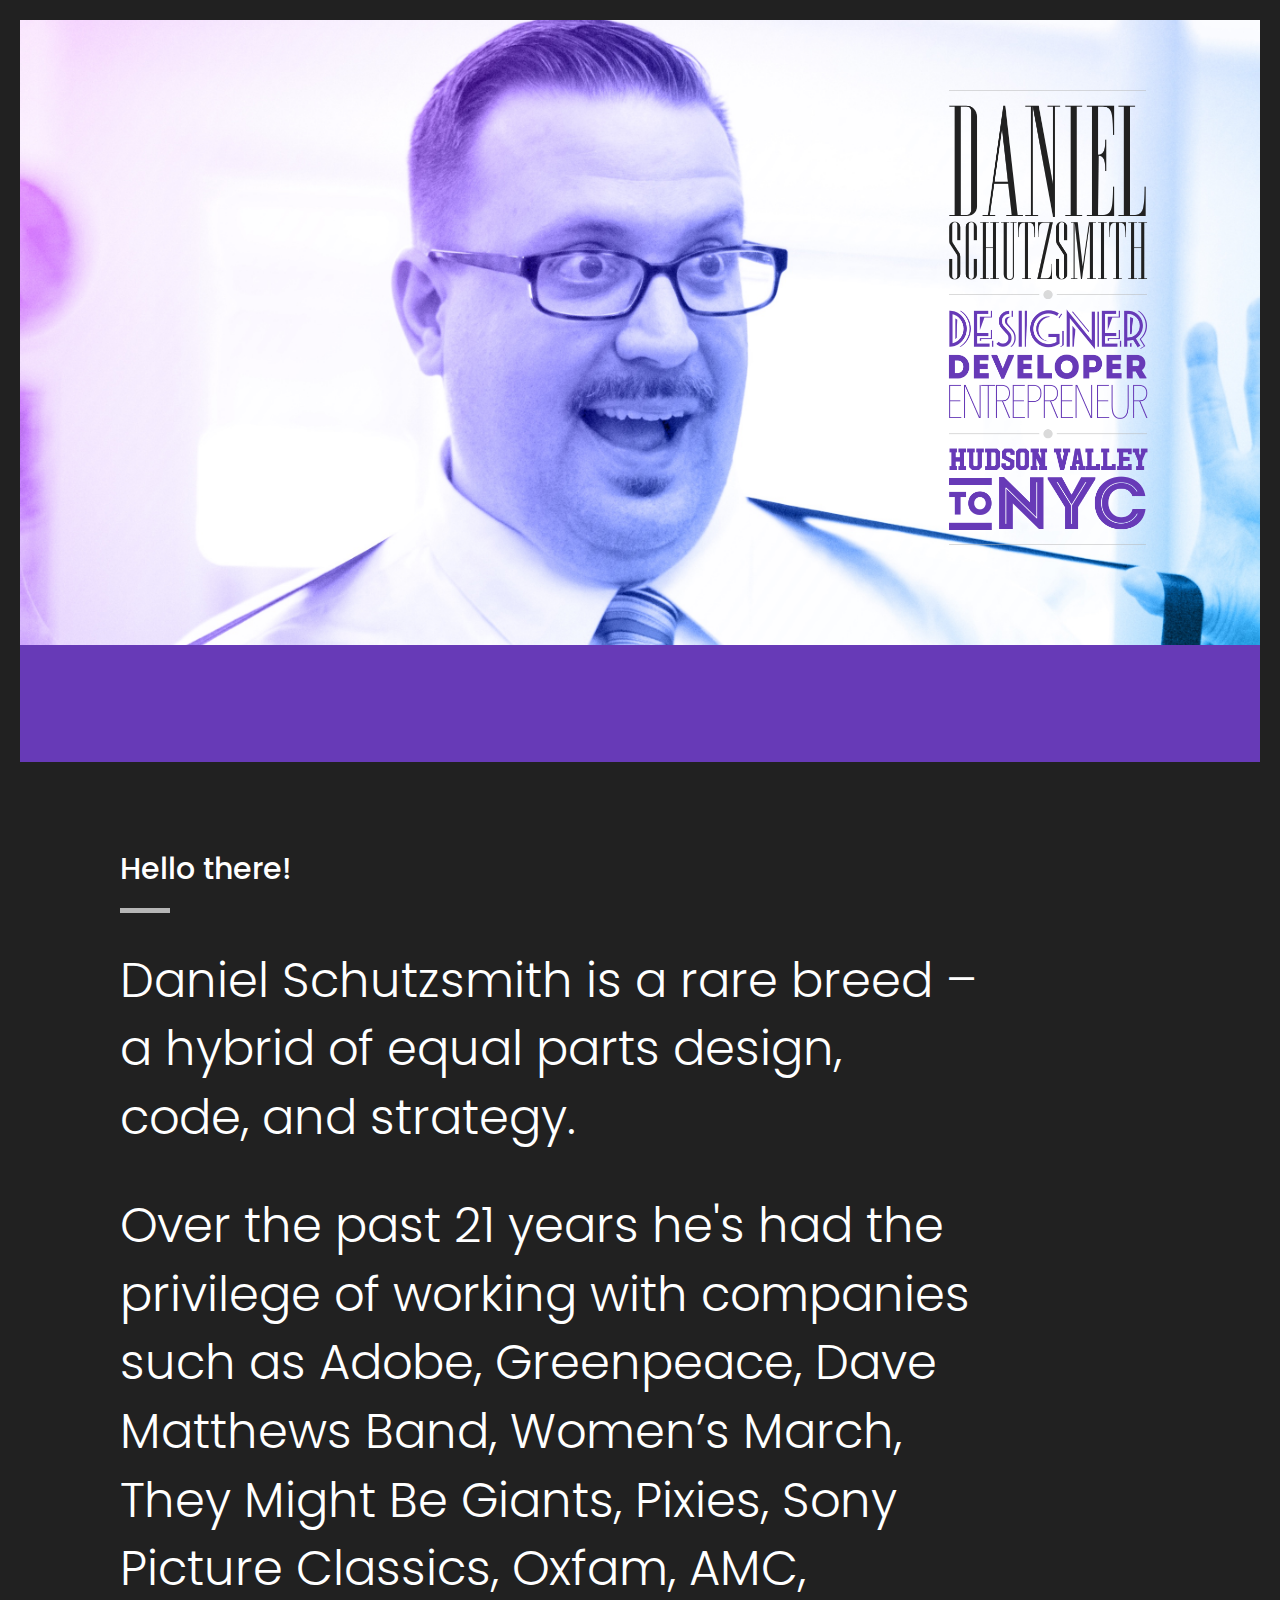
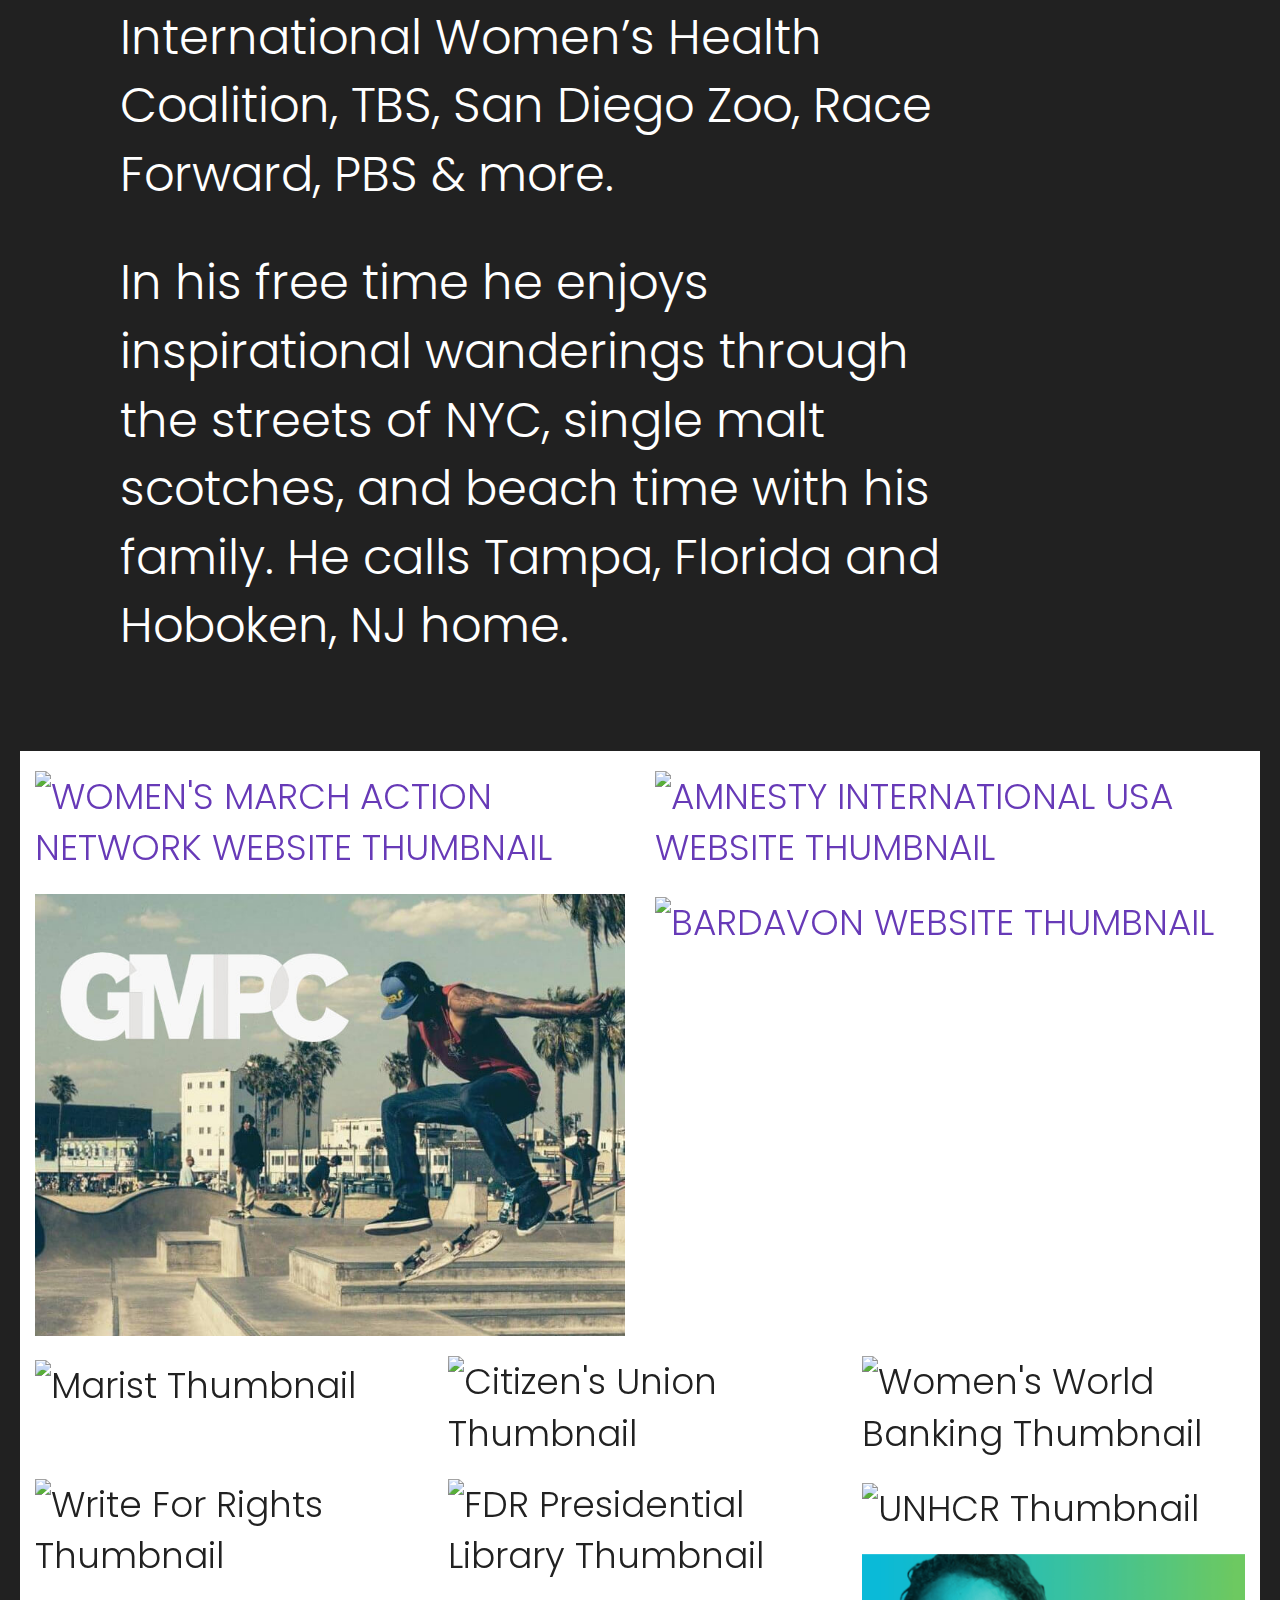
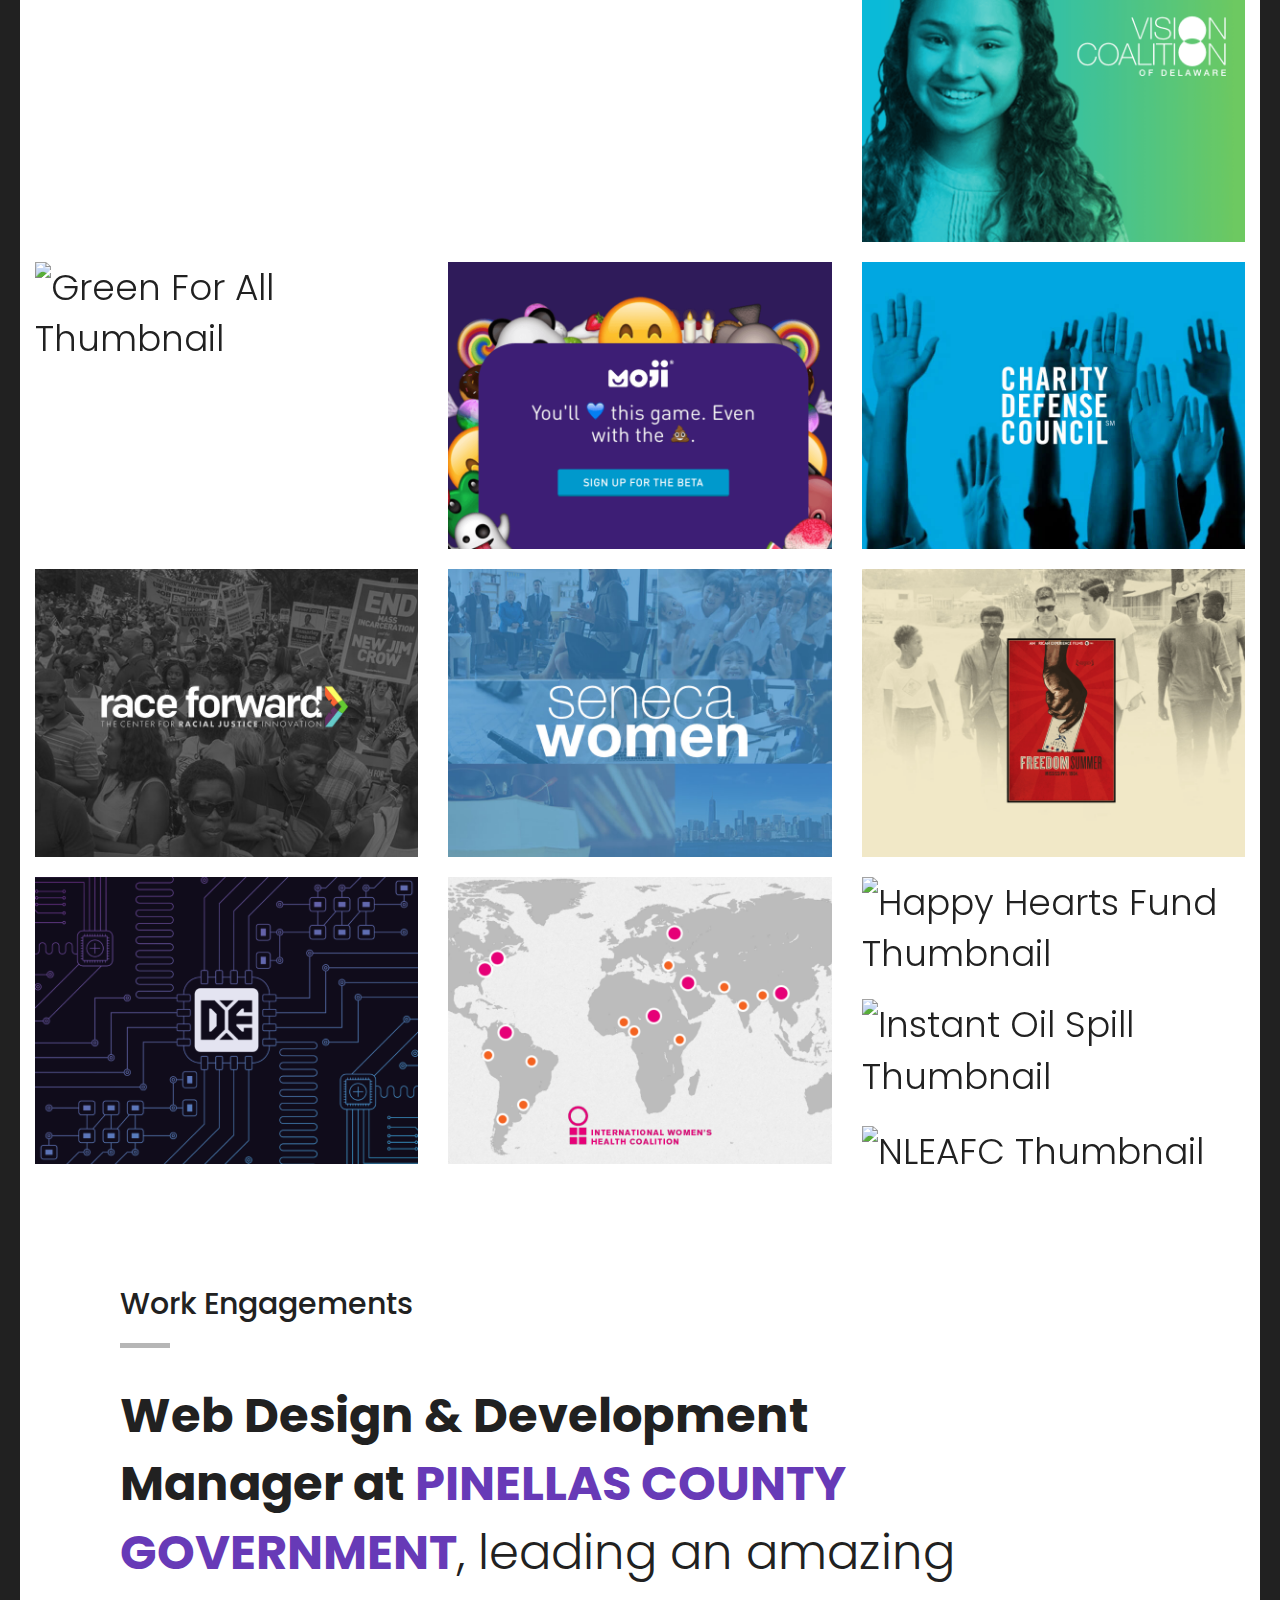
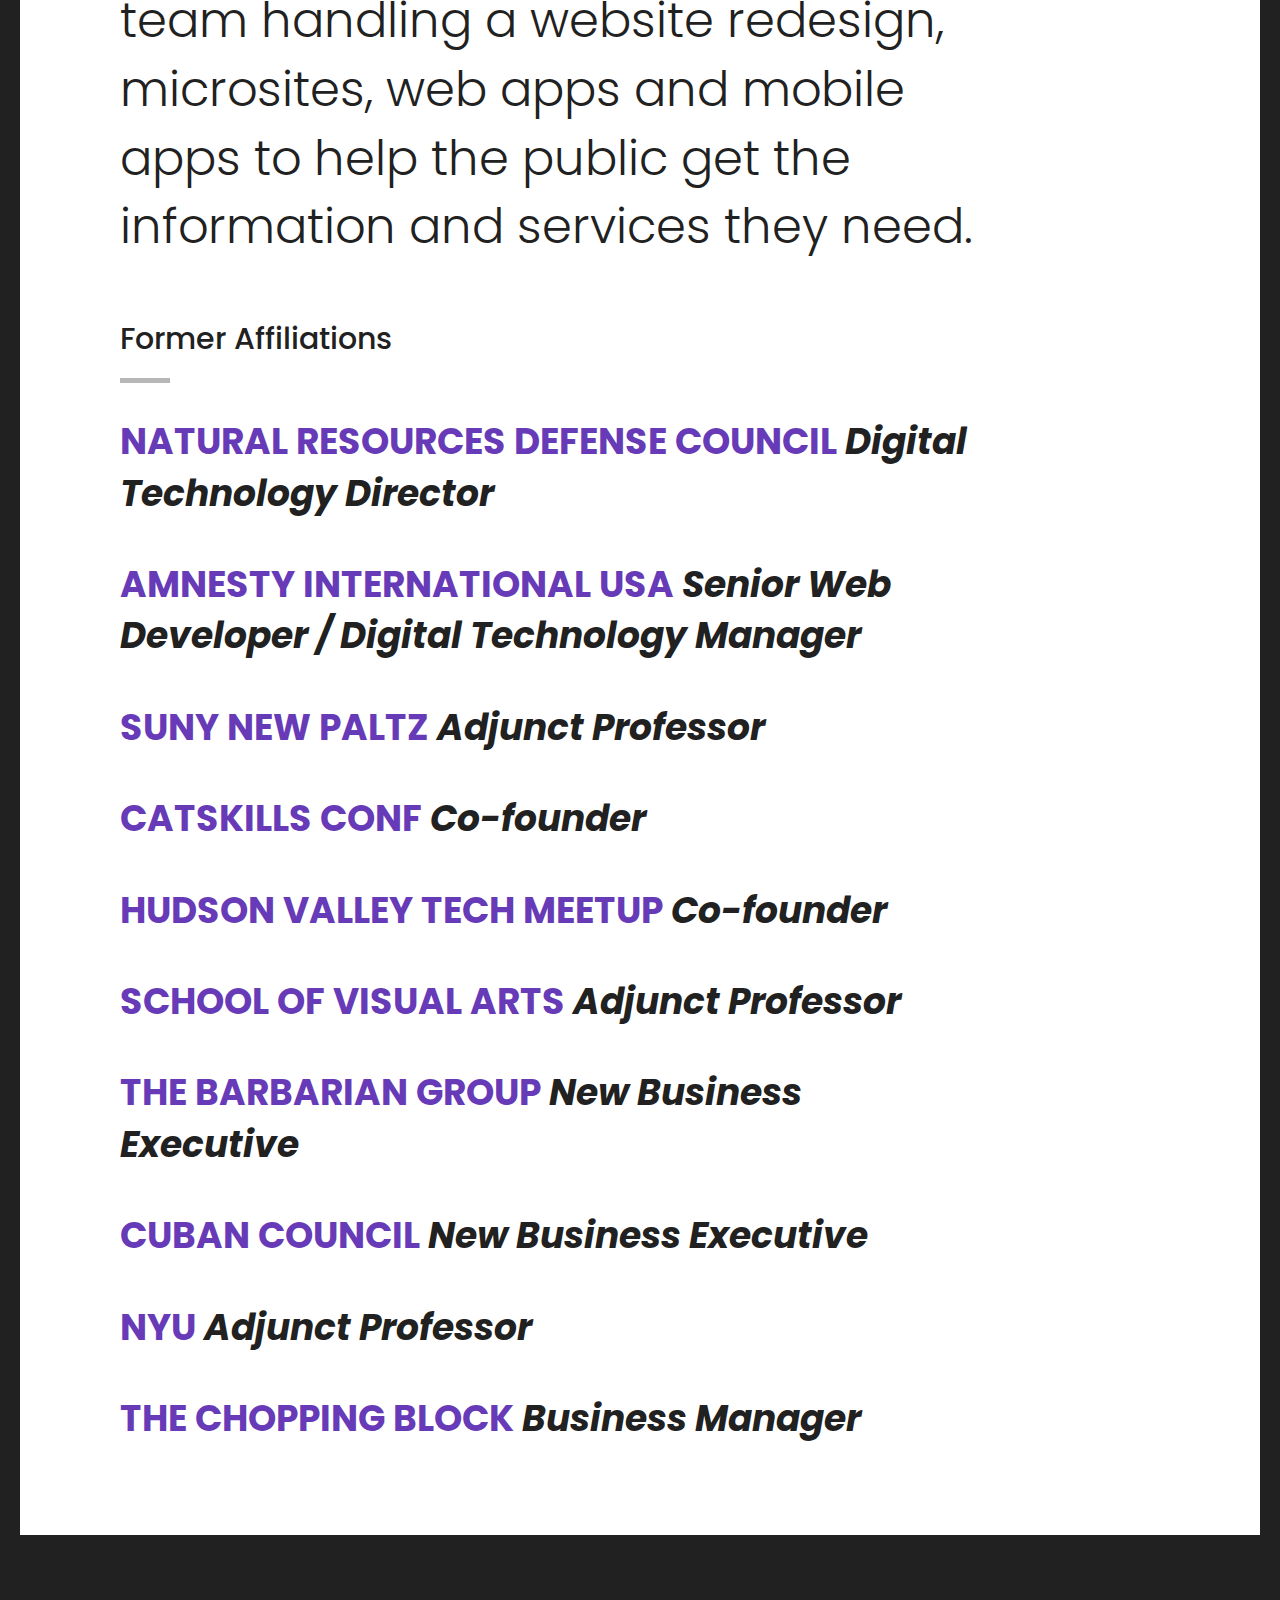
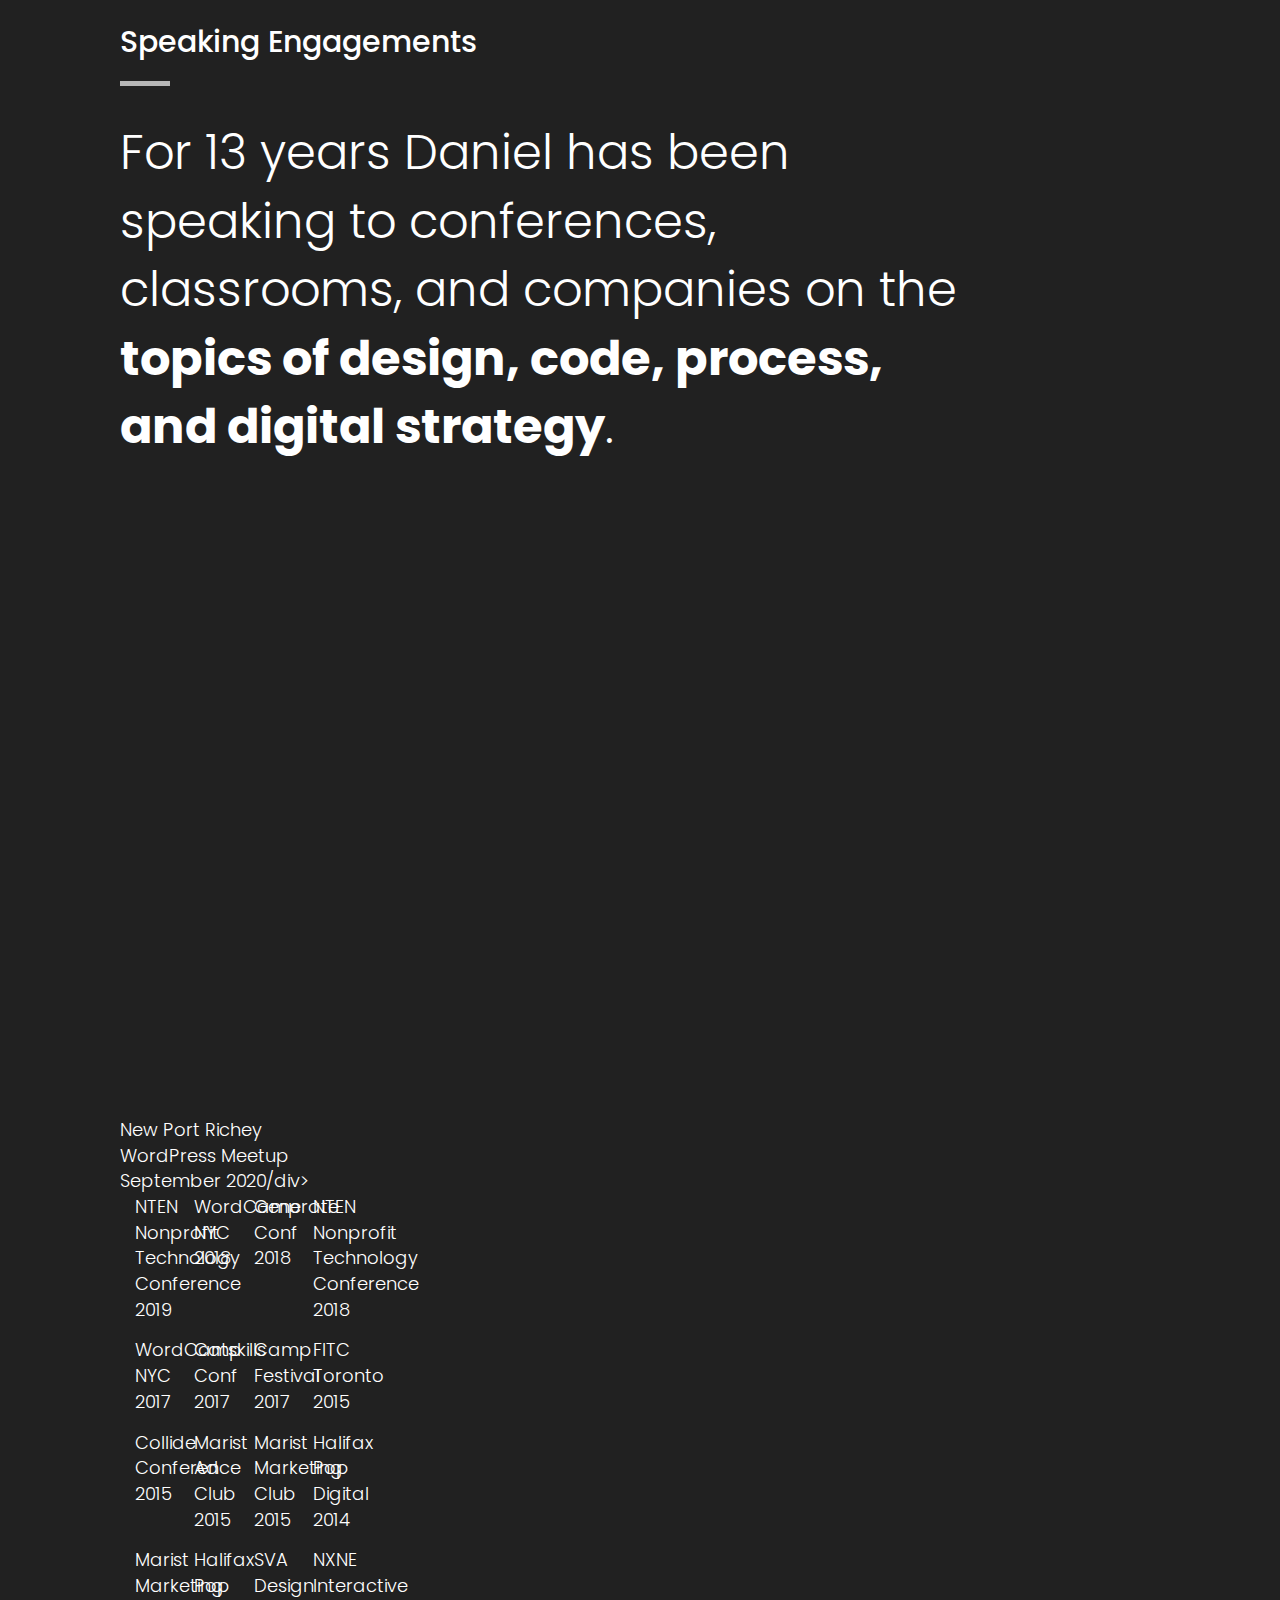
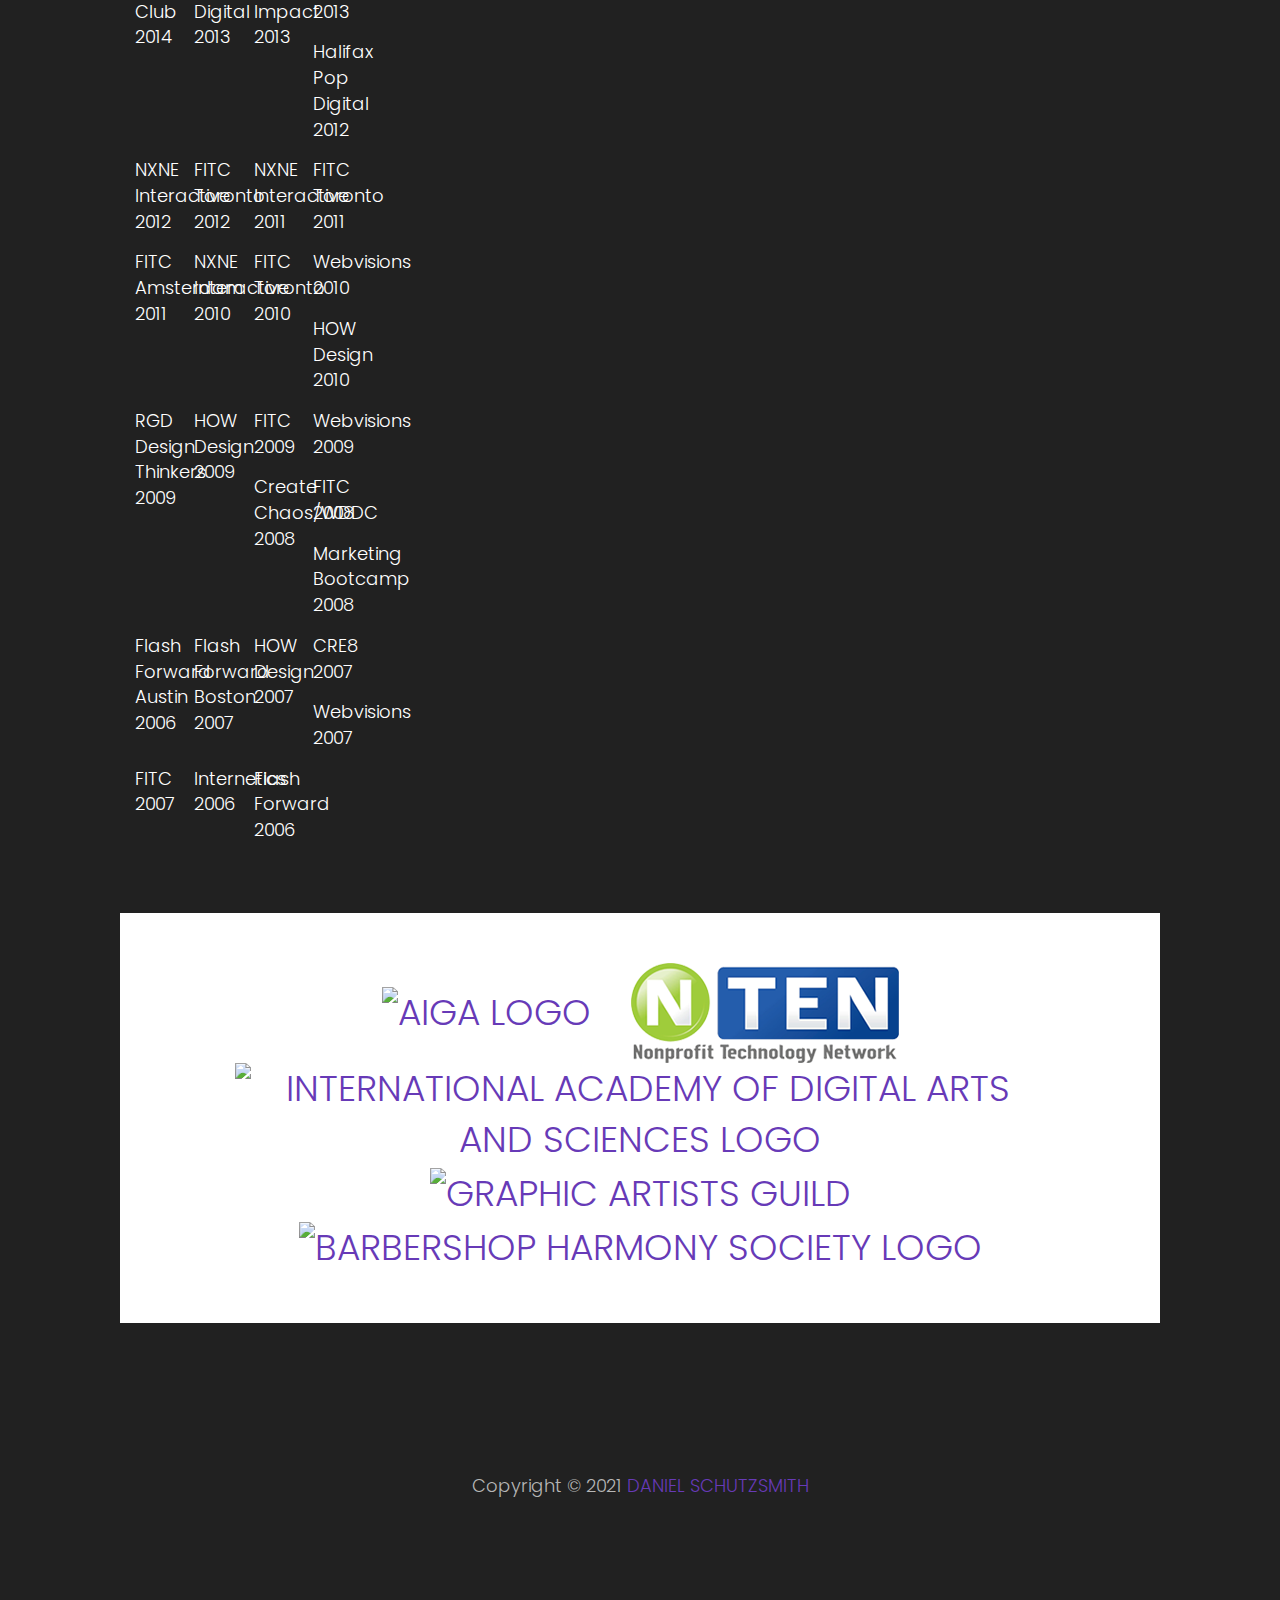
==== commit 6bcdd378: "Updated roles" ====
--- a/index.html
+++ b/index.html
@@ -28,7 +28,7 @@
                 <hr>
                 <p class="text-large">Daniel Schutzsmith is a rare breed – a hybrid of equal parts design, code, and strategy.</p>
 
-                <p class="text-large">Over the past 19 years he's had the privilege of working with companies such as Adobe, Greenpeace, Dave Matthews Band, Women’s March, They Might Be Giants, Pixies, Sony Picture Classics, Oxfam, AMC, International Women’s Health Coalition, TBS, San Diego Zoo, Race Forward, PBS &amp; more.</p>
+                <p class="text-large">Over the past 21 years he's had the privilege of working with companies such as Adobe, Greenpeace, Dave Matthews Band, Women’s March, They Might Be Giants, Pixies, Sony Picture Classics, Oxfam, AMC, International Women’s Health Coalition, TBS, San Diego Zoo, Race Forward, PBS &amp; more.</p>
 
                 <p class="text-large">In his free time he enjoys inspirational wanderings through the streets of NYC, single malt scotches, and beach time with his family. He calls Tampa, Florida and Hoboken, NJ home.</p>
             </div>
@@ -113,9 +113,10 @@
             <div class="col-sm-10 col-md-10 col-lg-10">
                 <h2>Work Engagements</h2>
                 <hr>
-                <p class="text-large"><strong>Digital Technology Director at <a href="https://www.nrdc.org">Natural Resources Defense Council</a></strong>, leading an amazing team creating websites, microsites, web apps and mobile apps to help protect us all from climate change.</p>
+                <p class="text-large"><strong>Web Design & Development Manager at <a href="http://www.pinellascounty.org/">Pinellas County Government</a></strong>, leading an amazing team handling a website redesign, microsites, web apps and mobile apps to help the public get the information and services they need.</p>
                 <h2>Former Affiliations</h2>
                 <hr>
+                <p><strong><a href="https://www.nrdc.org">Natural Resources Defense Council</a> <em>Digital Technology Director</em></strong></p>
                 <p><strong><a href="https://www.amnestyusa.org">Amnesty International USA</a> <em>Senior Web Developer / Digital Technology Manager</em></strong></p>
                 <p><strong><a href="https://newpaltz.edu">SUNY New Paltz</a> <em>Adjunct Professor</em></strong></p>
                 <p><strong><a href="http://catskillsconf.com">Catskills Conf</a> <em>Co-founder</em></strong></p>
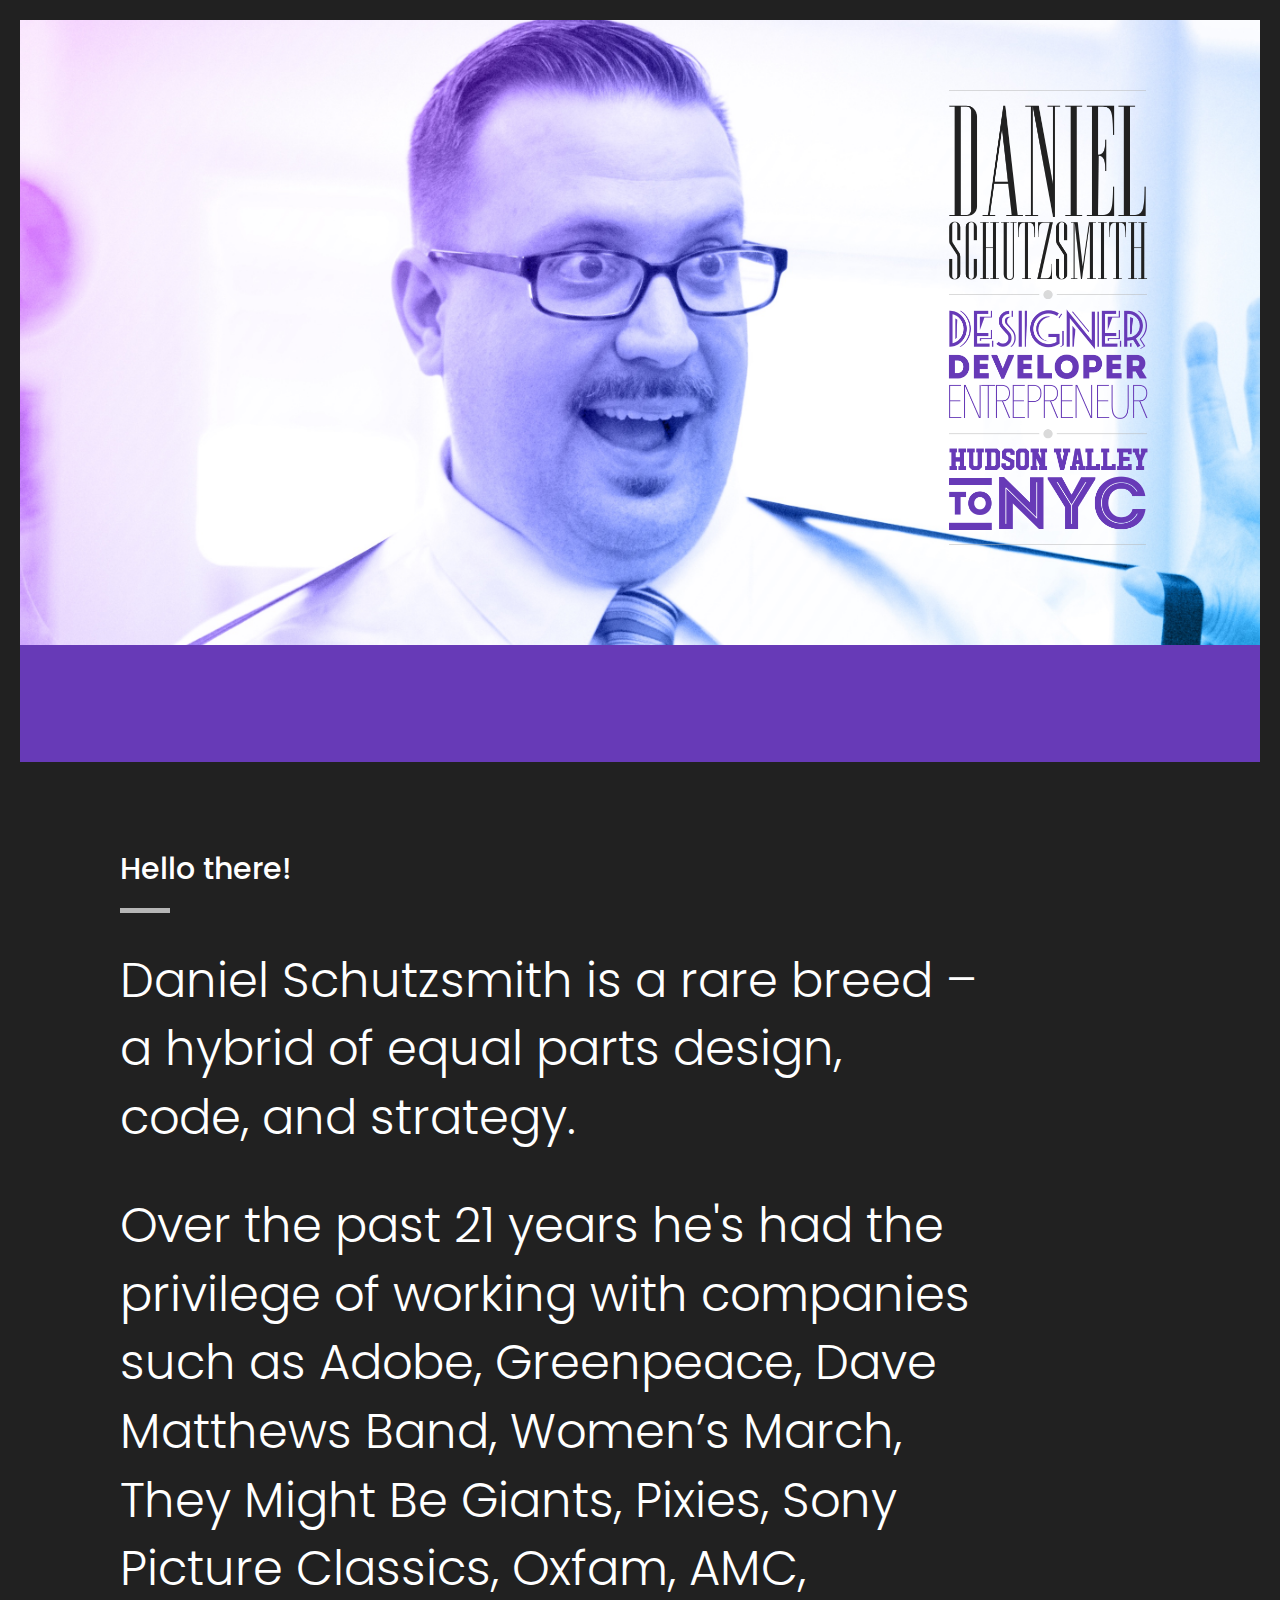
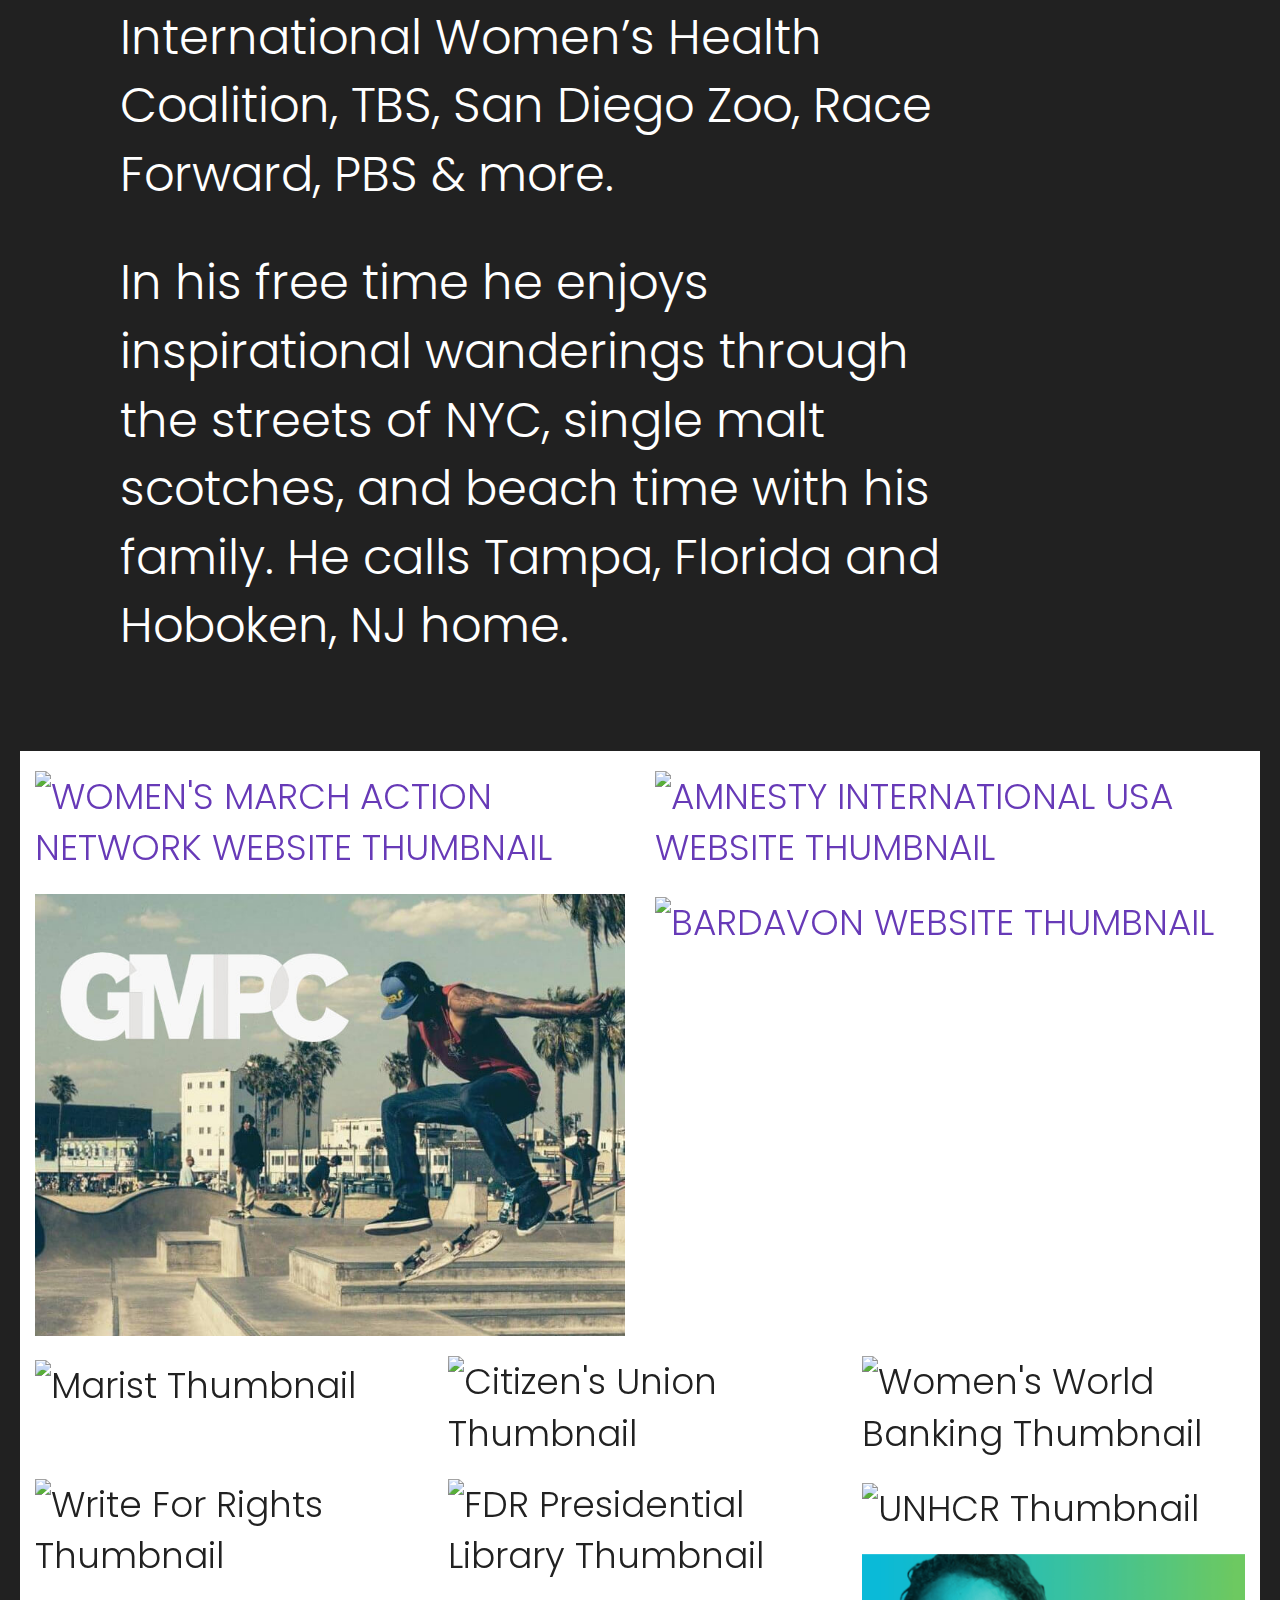
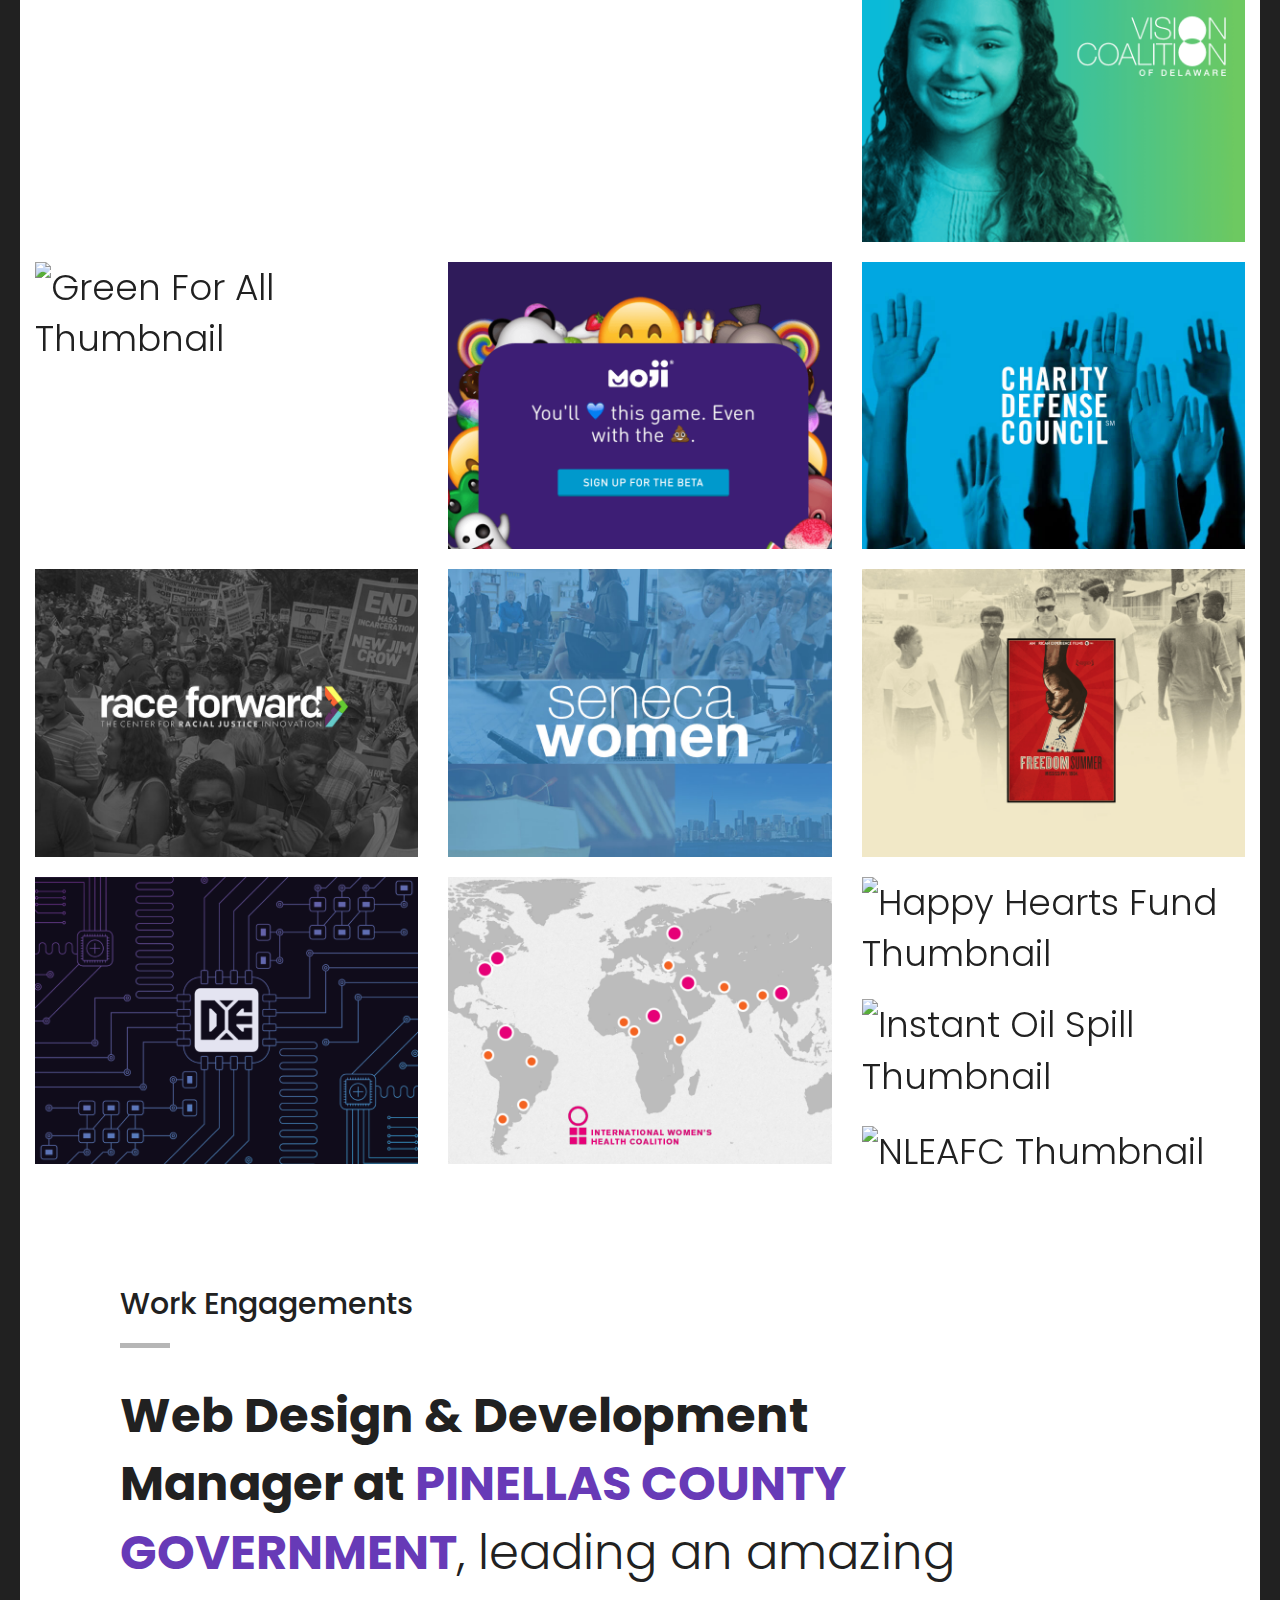
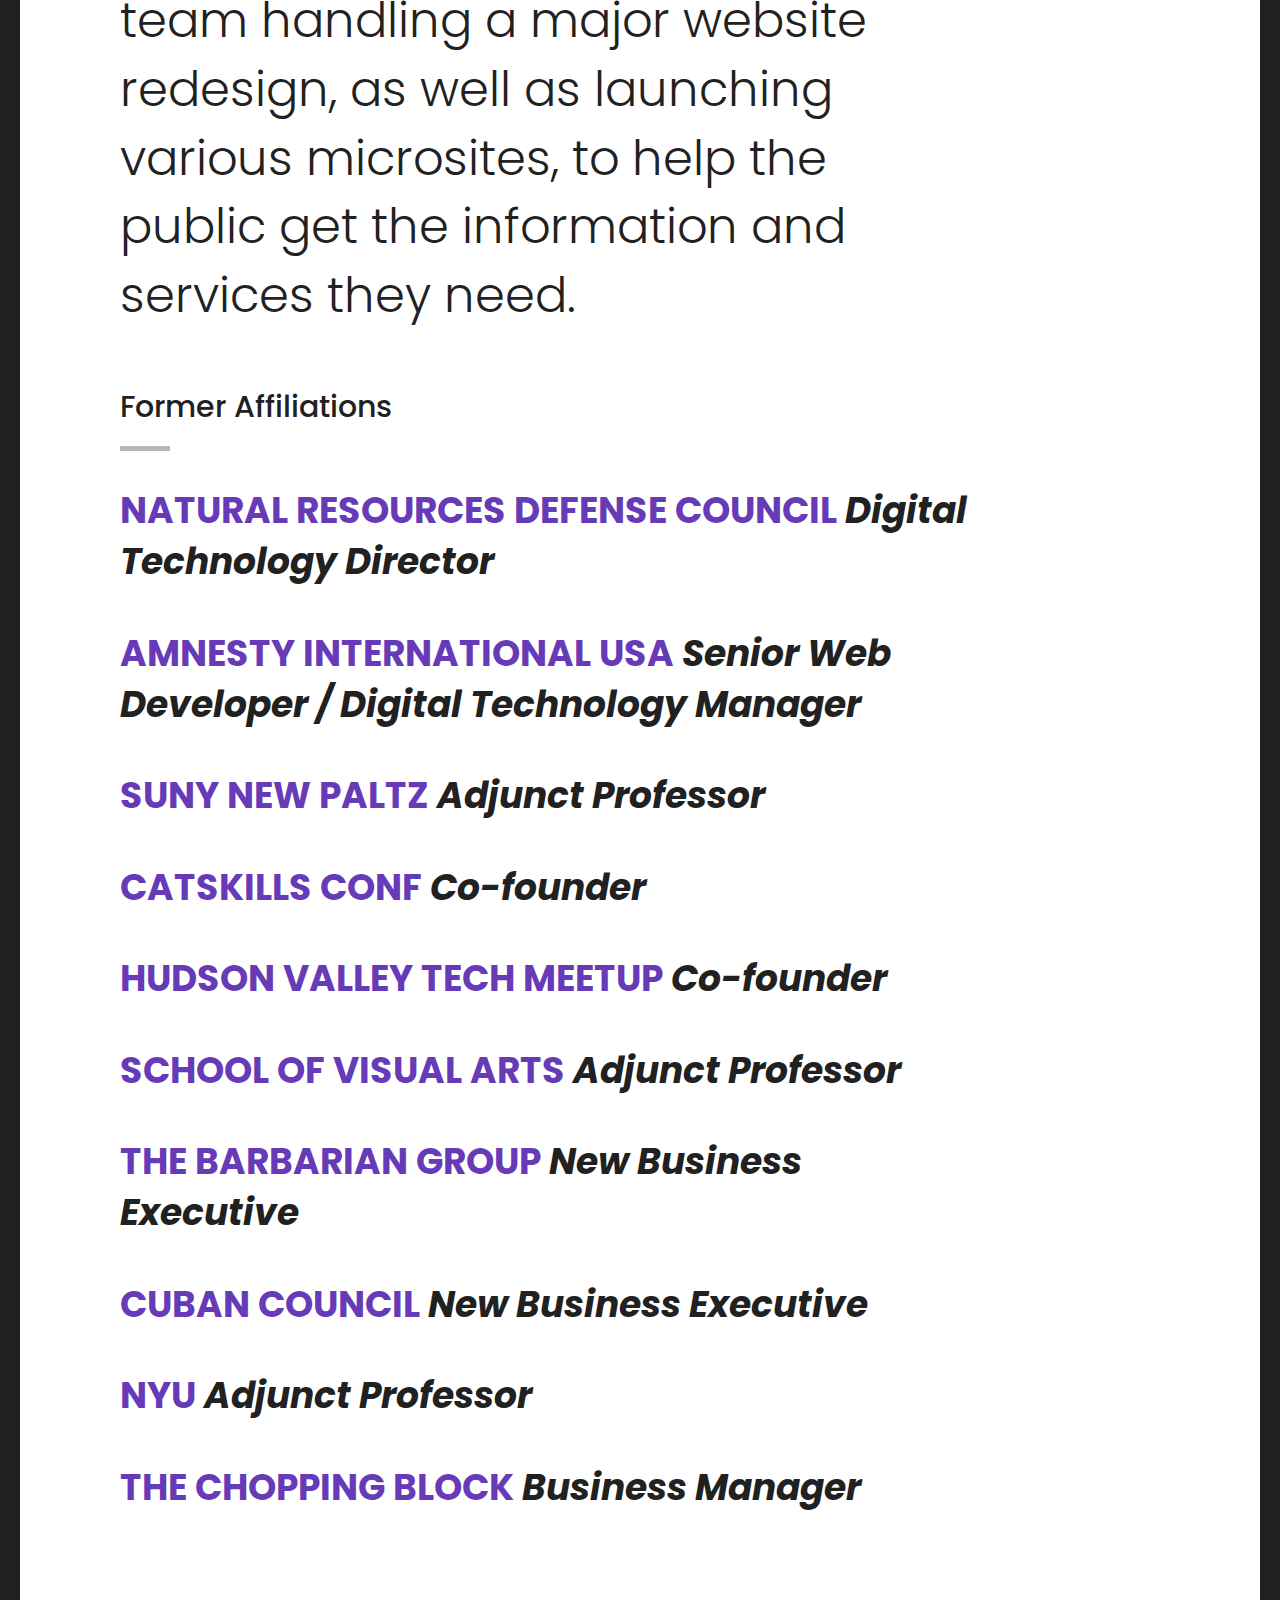
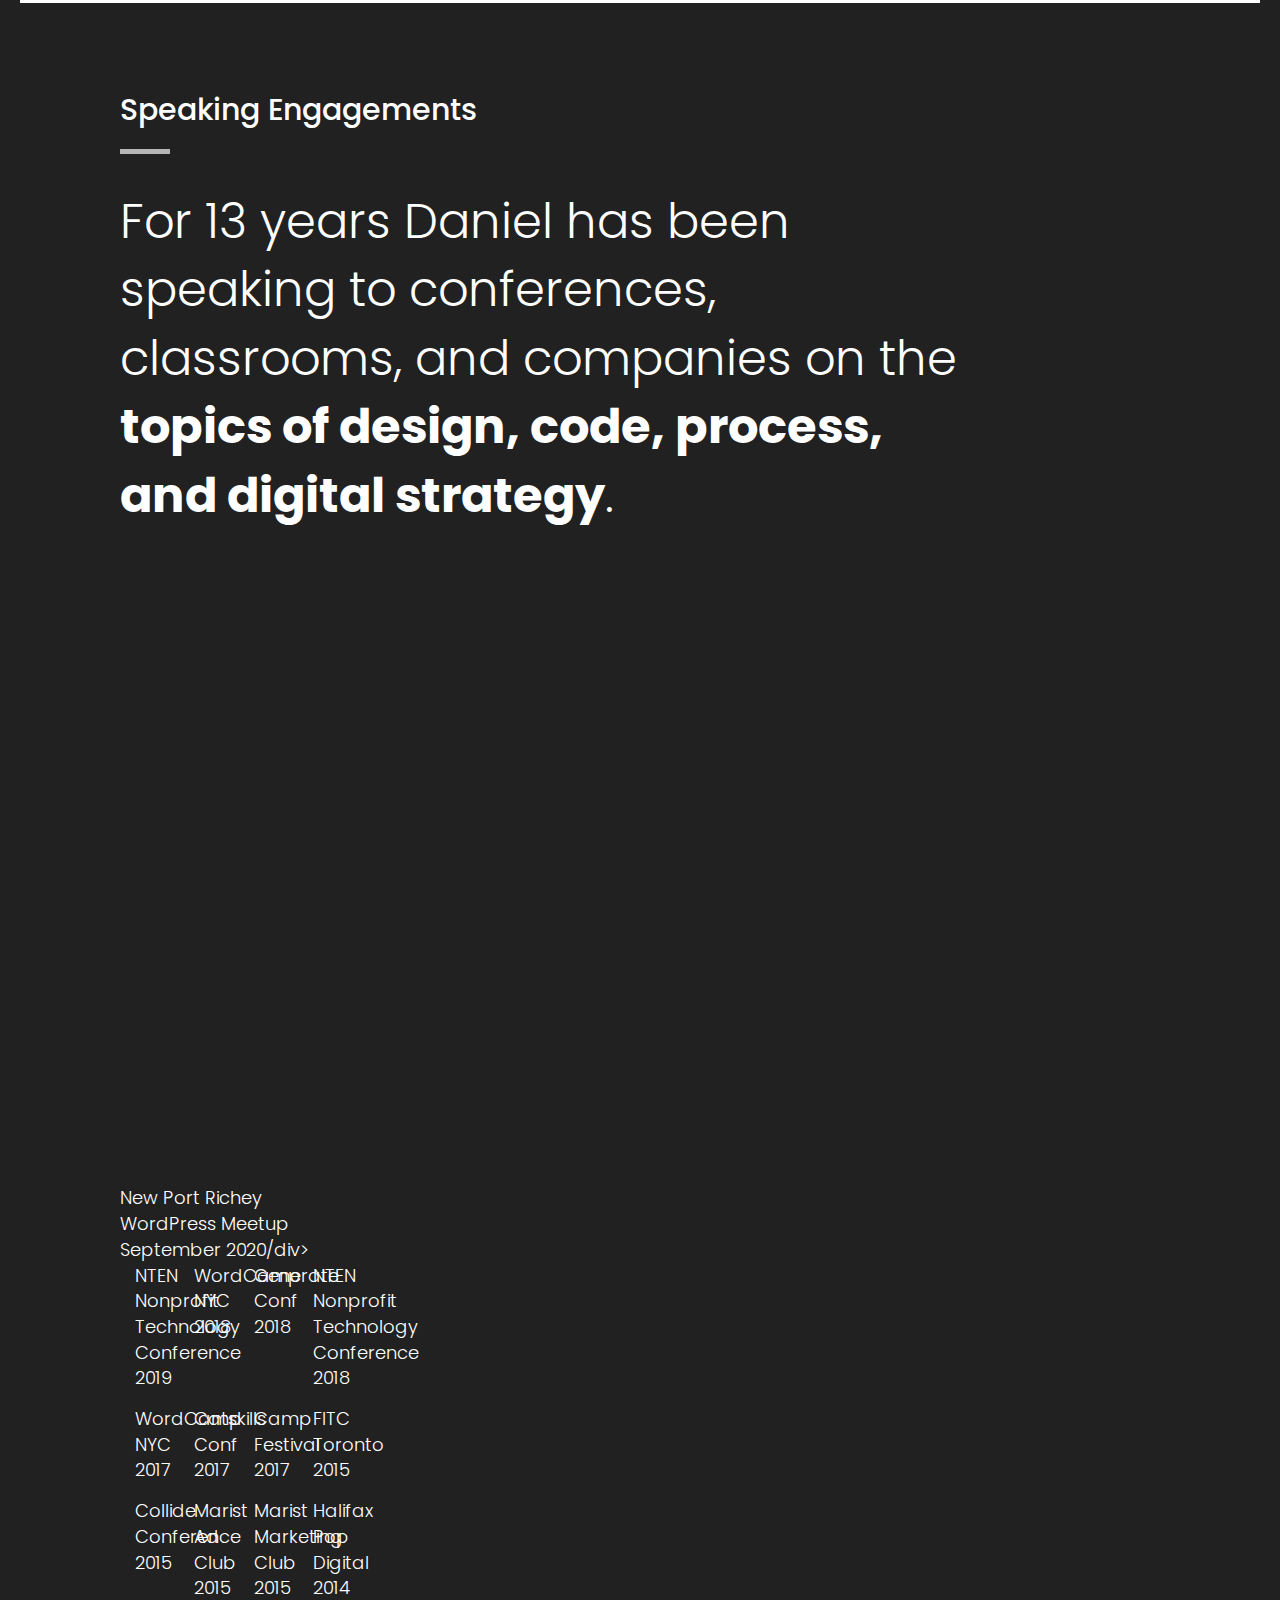
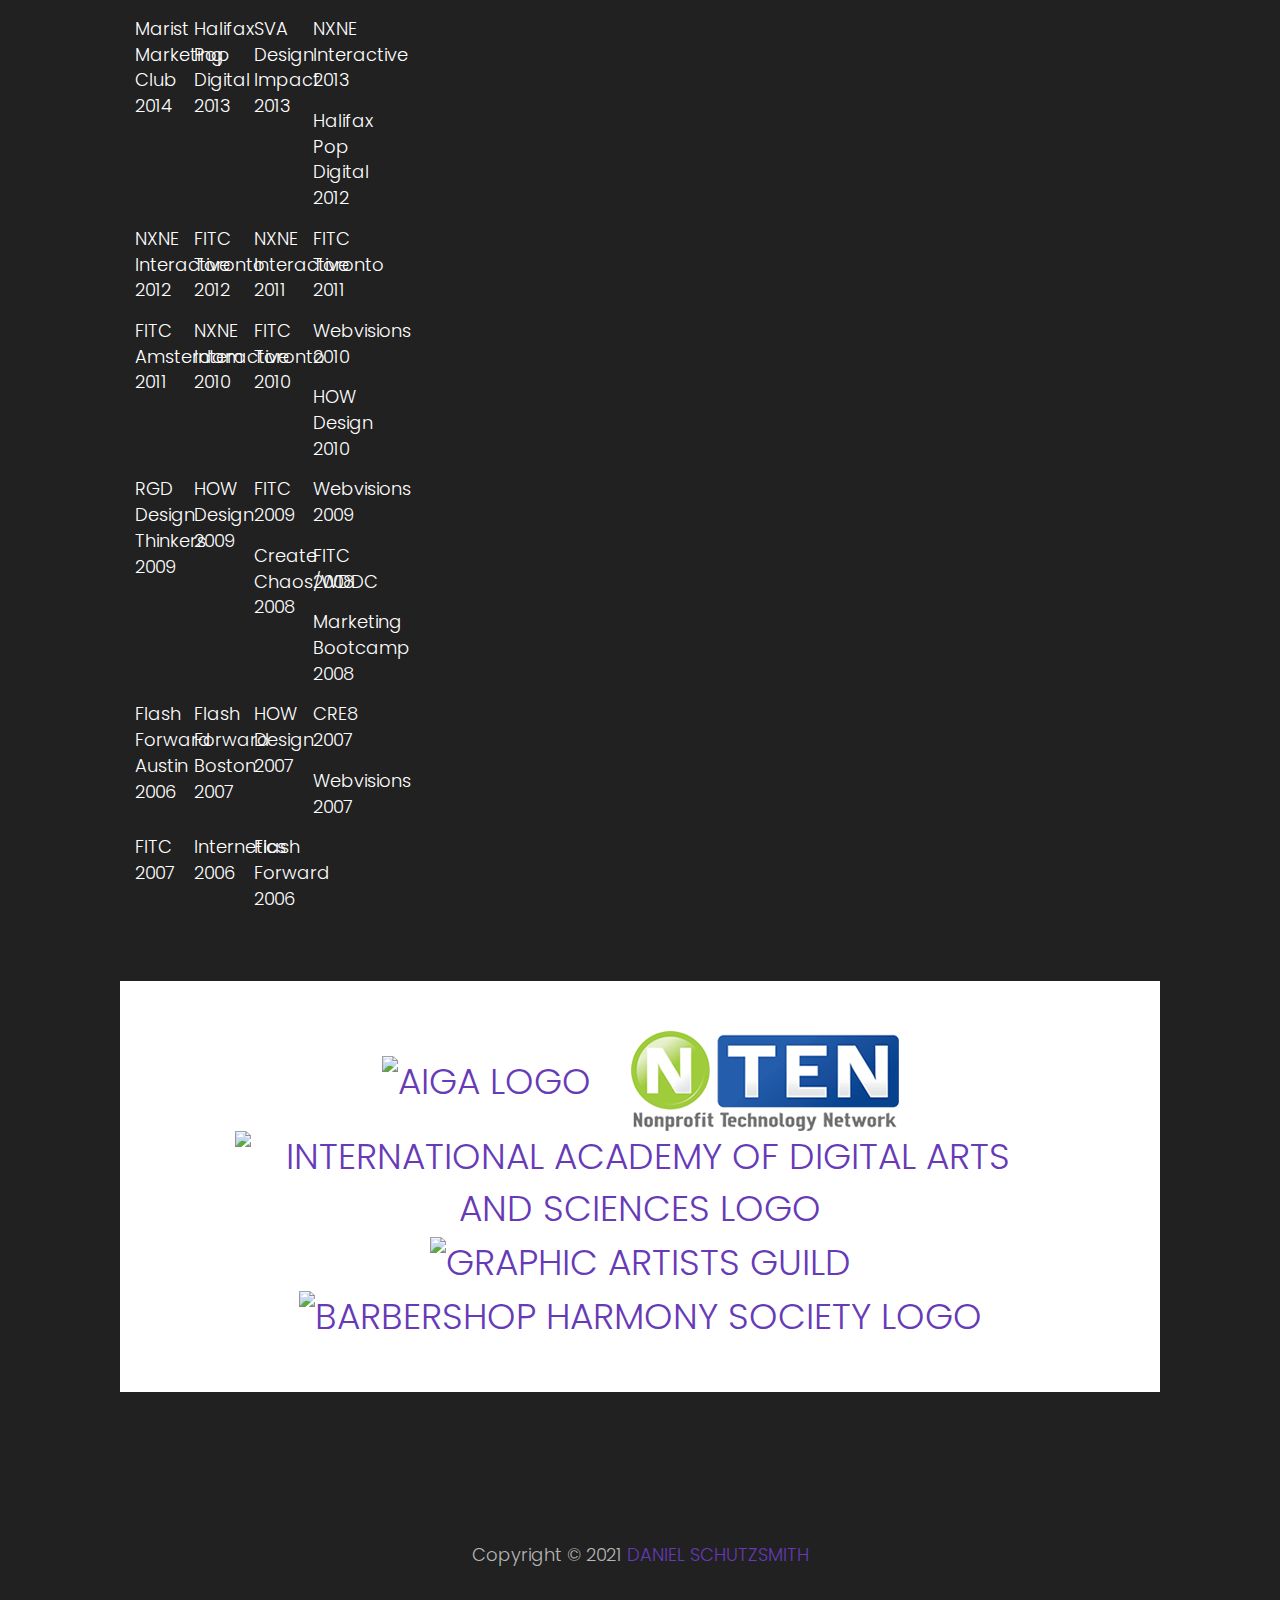
==== commit dbb11ac6: "Updated Pinellas description" ====
--- a/index.html
+++ b/index.html
@@ -113,7 +113,7 @@
             <div class="col-sm-10 col-md-10 col-lg-10">
                 <h2>Work Engagements</h2>
                 <hr>
-                <p class="text-large"><strong>Web Design & Development Manager at <a href="http://www.pinellascounty.org/">Pinellas County Government</a></strong>, leading an amazing team handling a website redesign, microsites, web apps and mobile apps to help the public get the information and services they need.</p>
+                <p class="text-large"><strong>Web Design & Development Manager at <a href="http://www.pinellascounty.org/">Pinellas County Government</a></strong>, leading an amazing team handling a major website redesign, as well as launching various microsites, to help the public get the information and services they need.</p>
                 <h2>Former Affiliations</h2>
                 <hr>
                 <p><strong><a href="https://www.nrdc.org">Natural Resources Defense Council</a> <em>Digital Technology Director</em></strong></p>
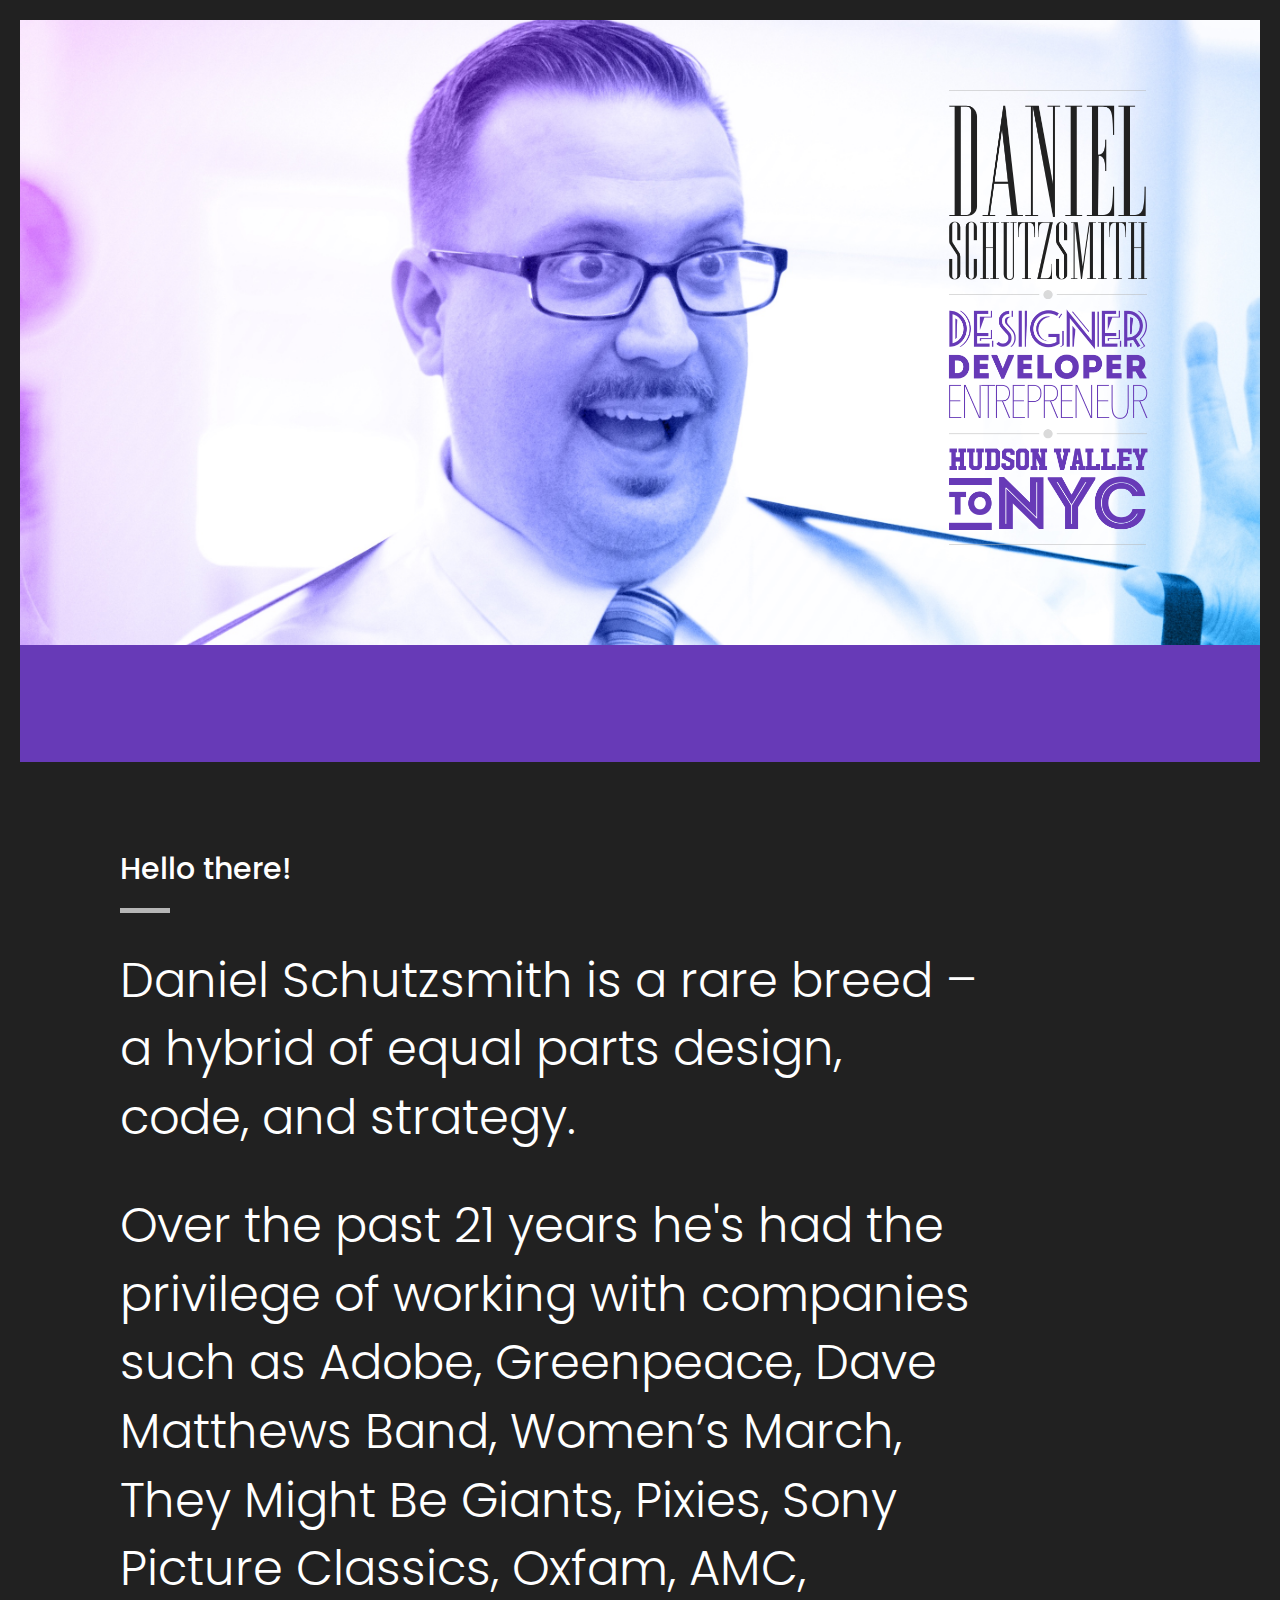
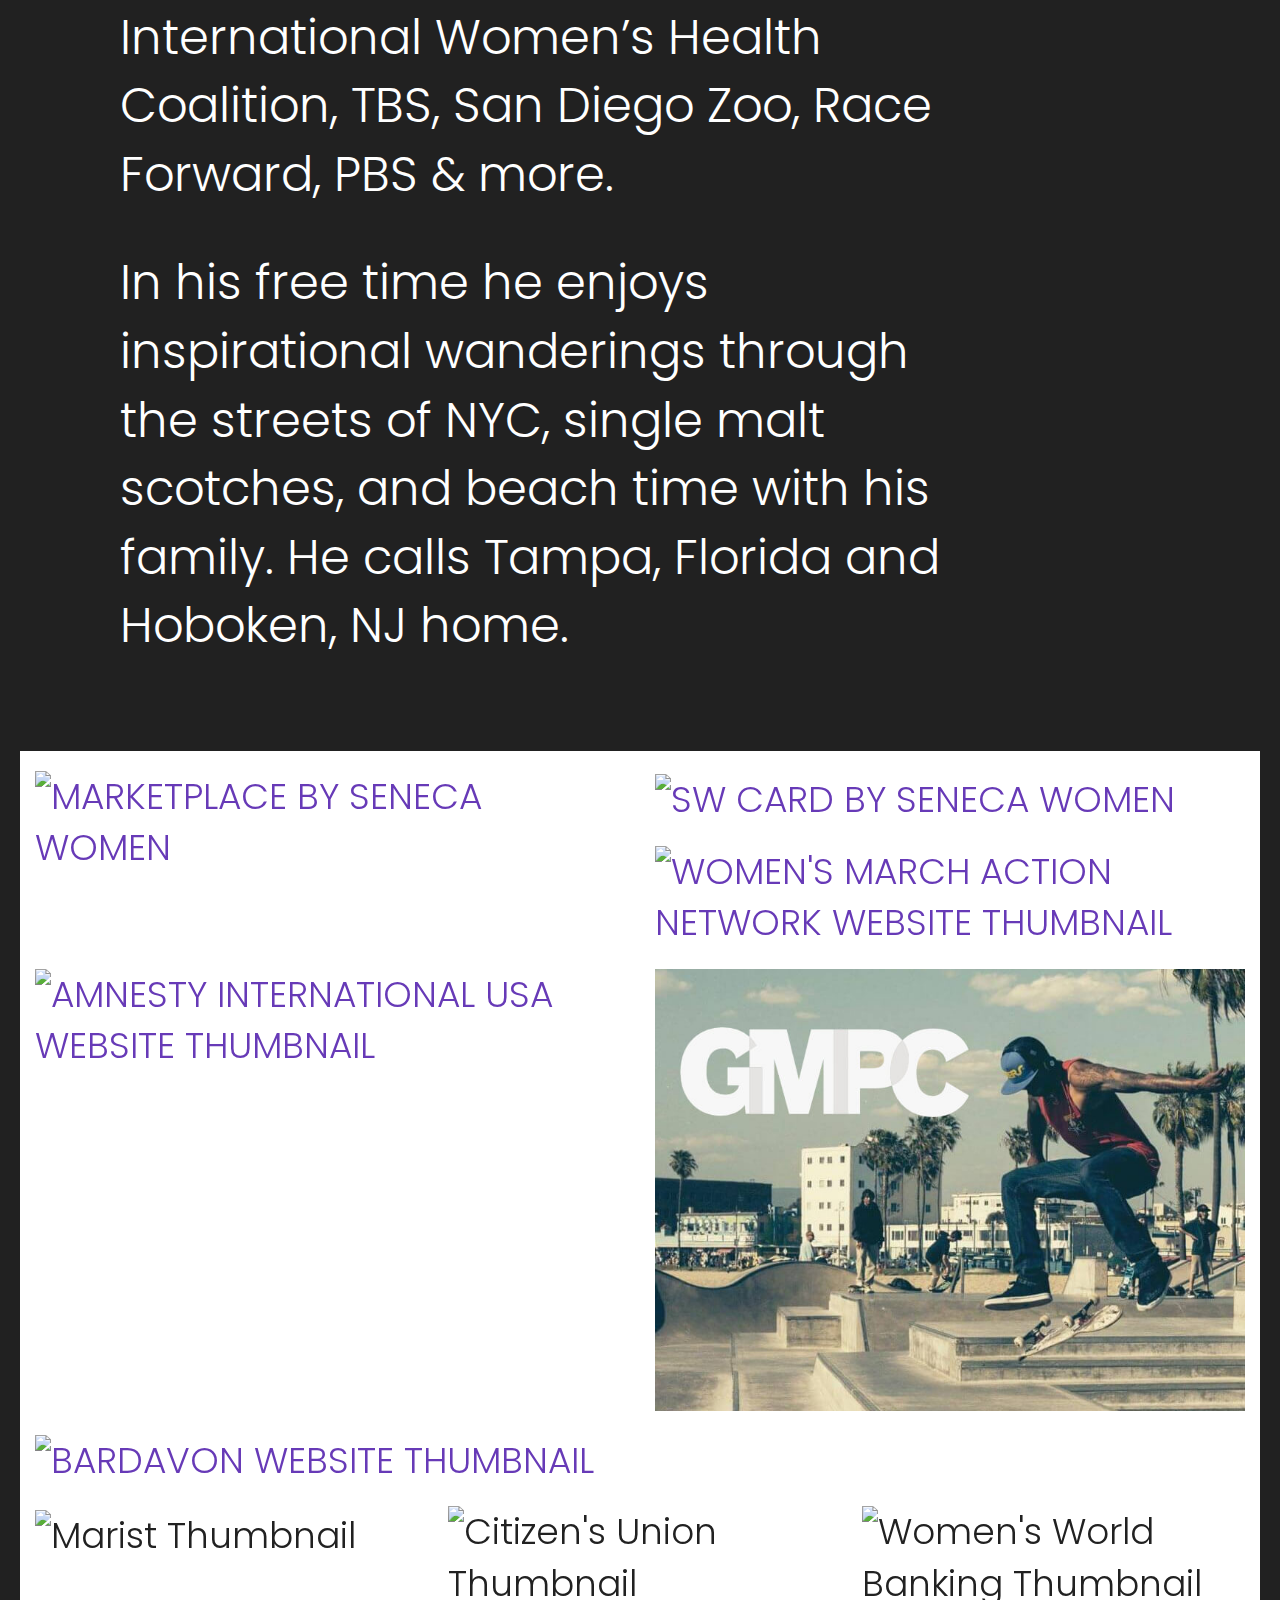
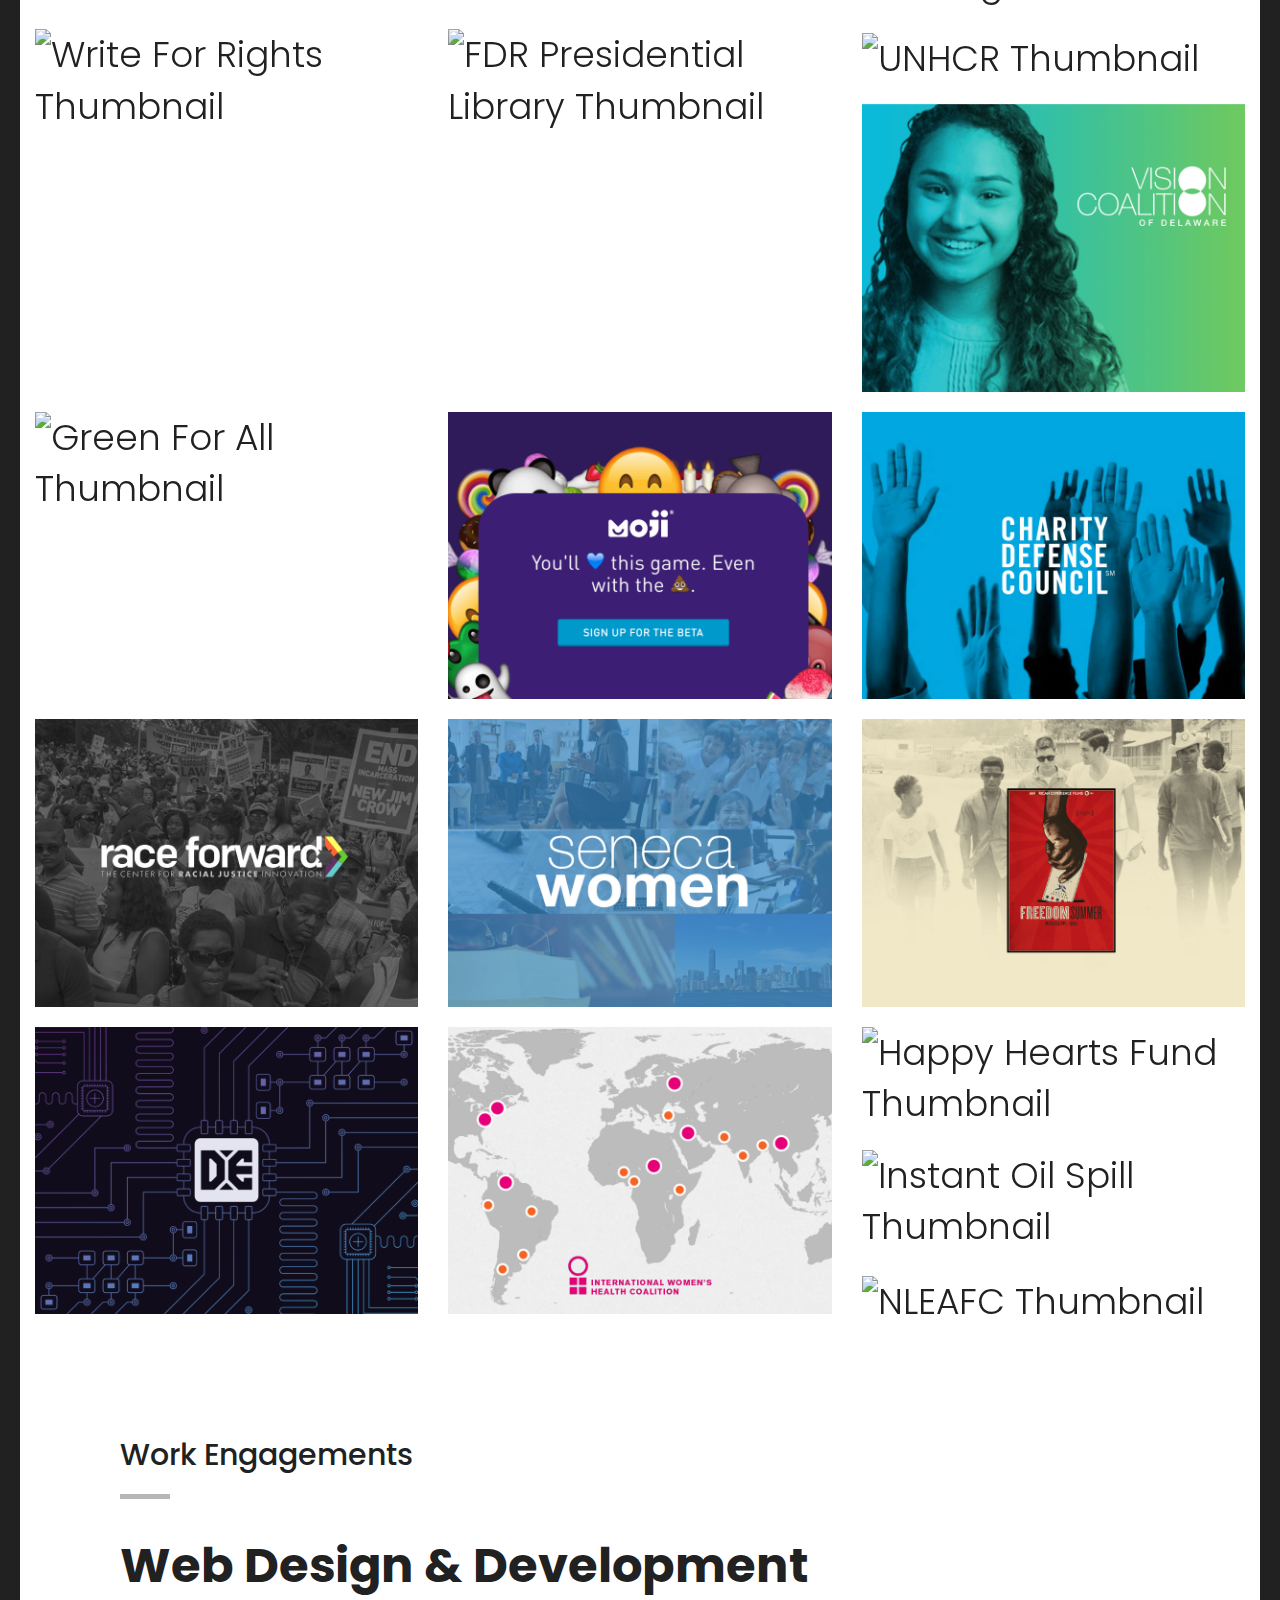
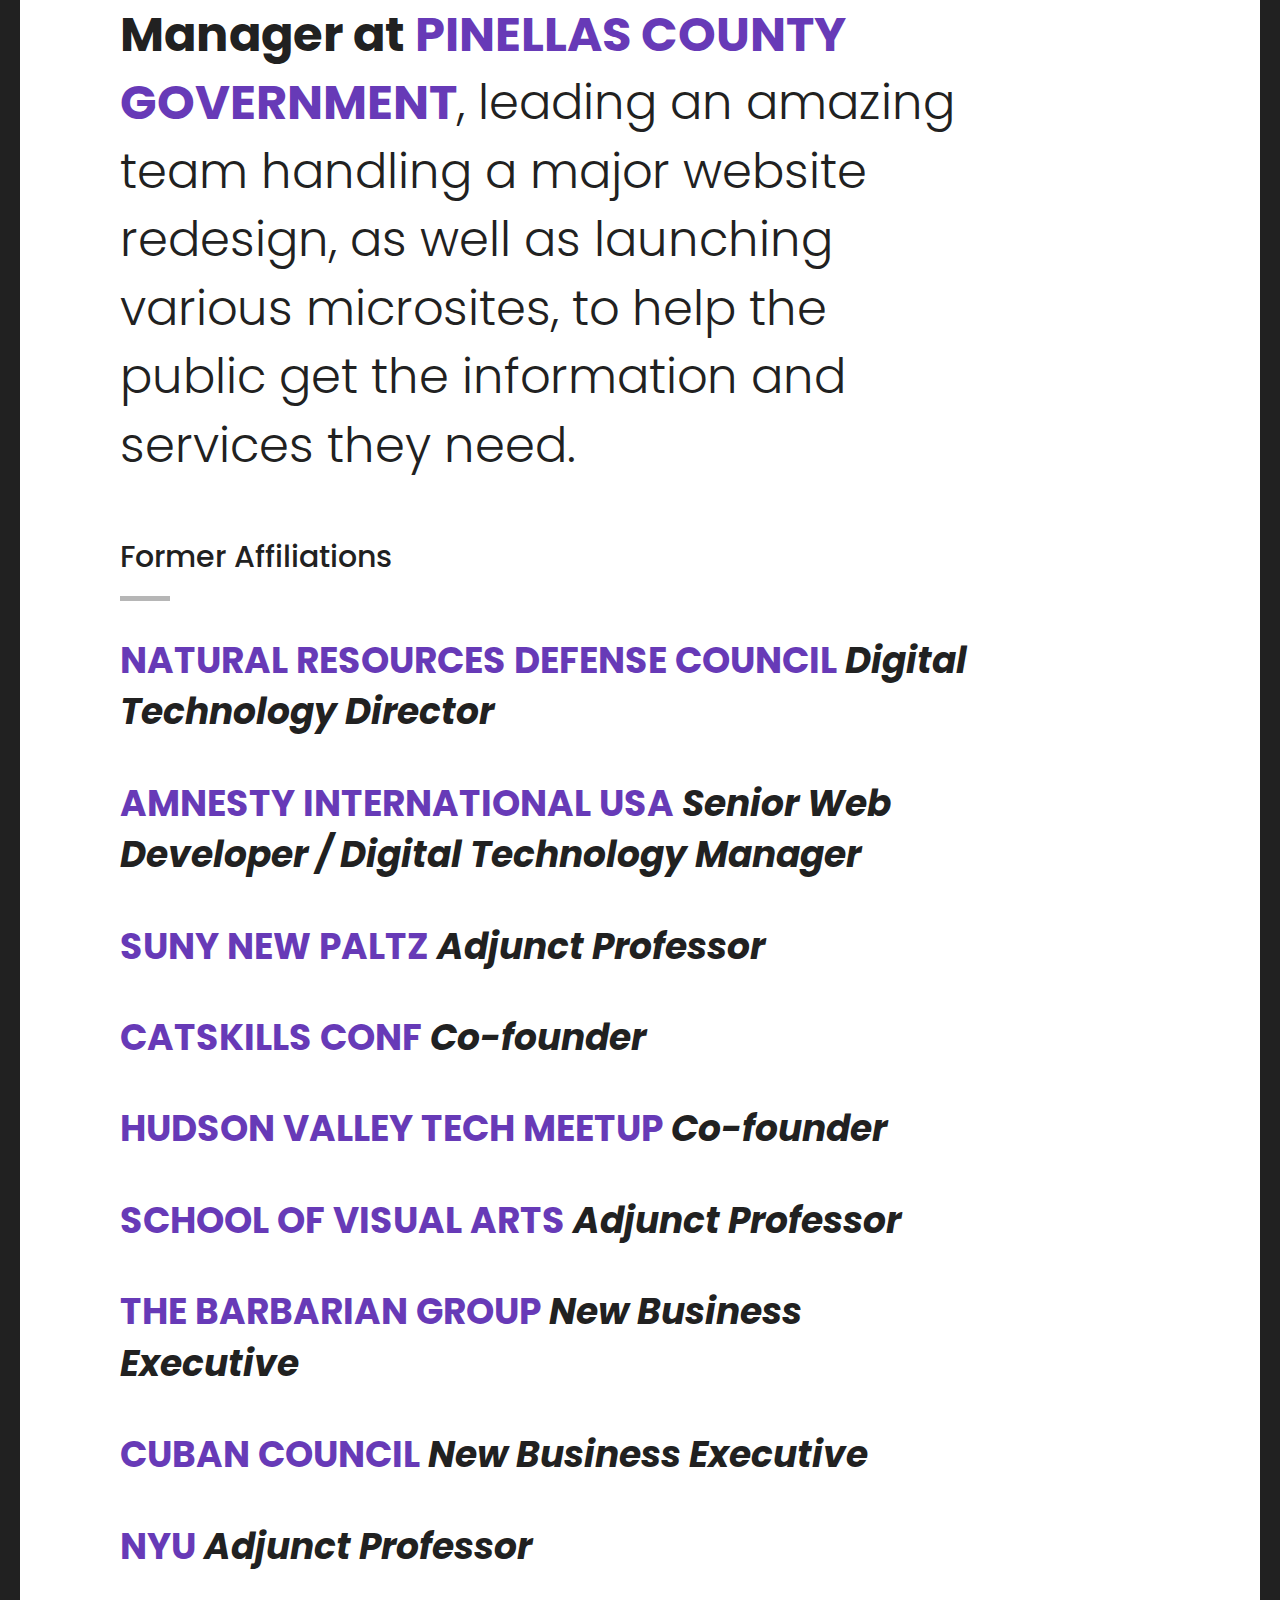
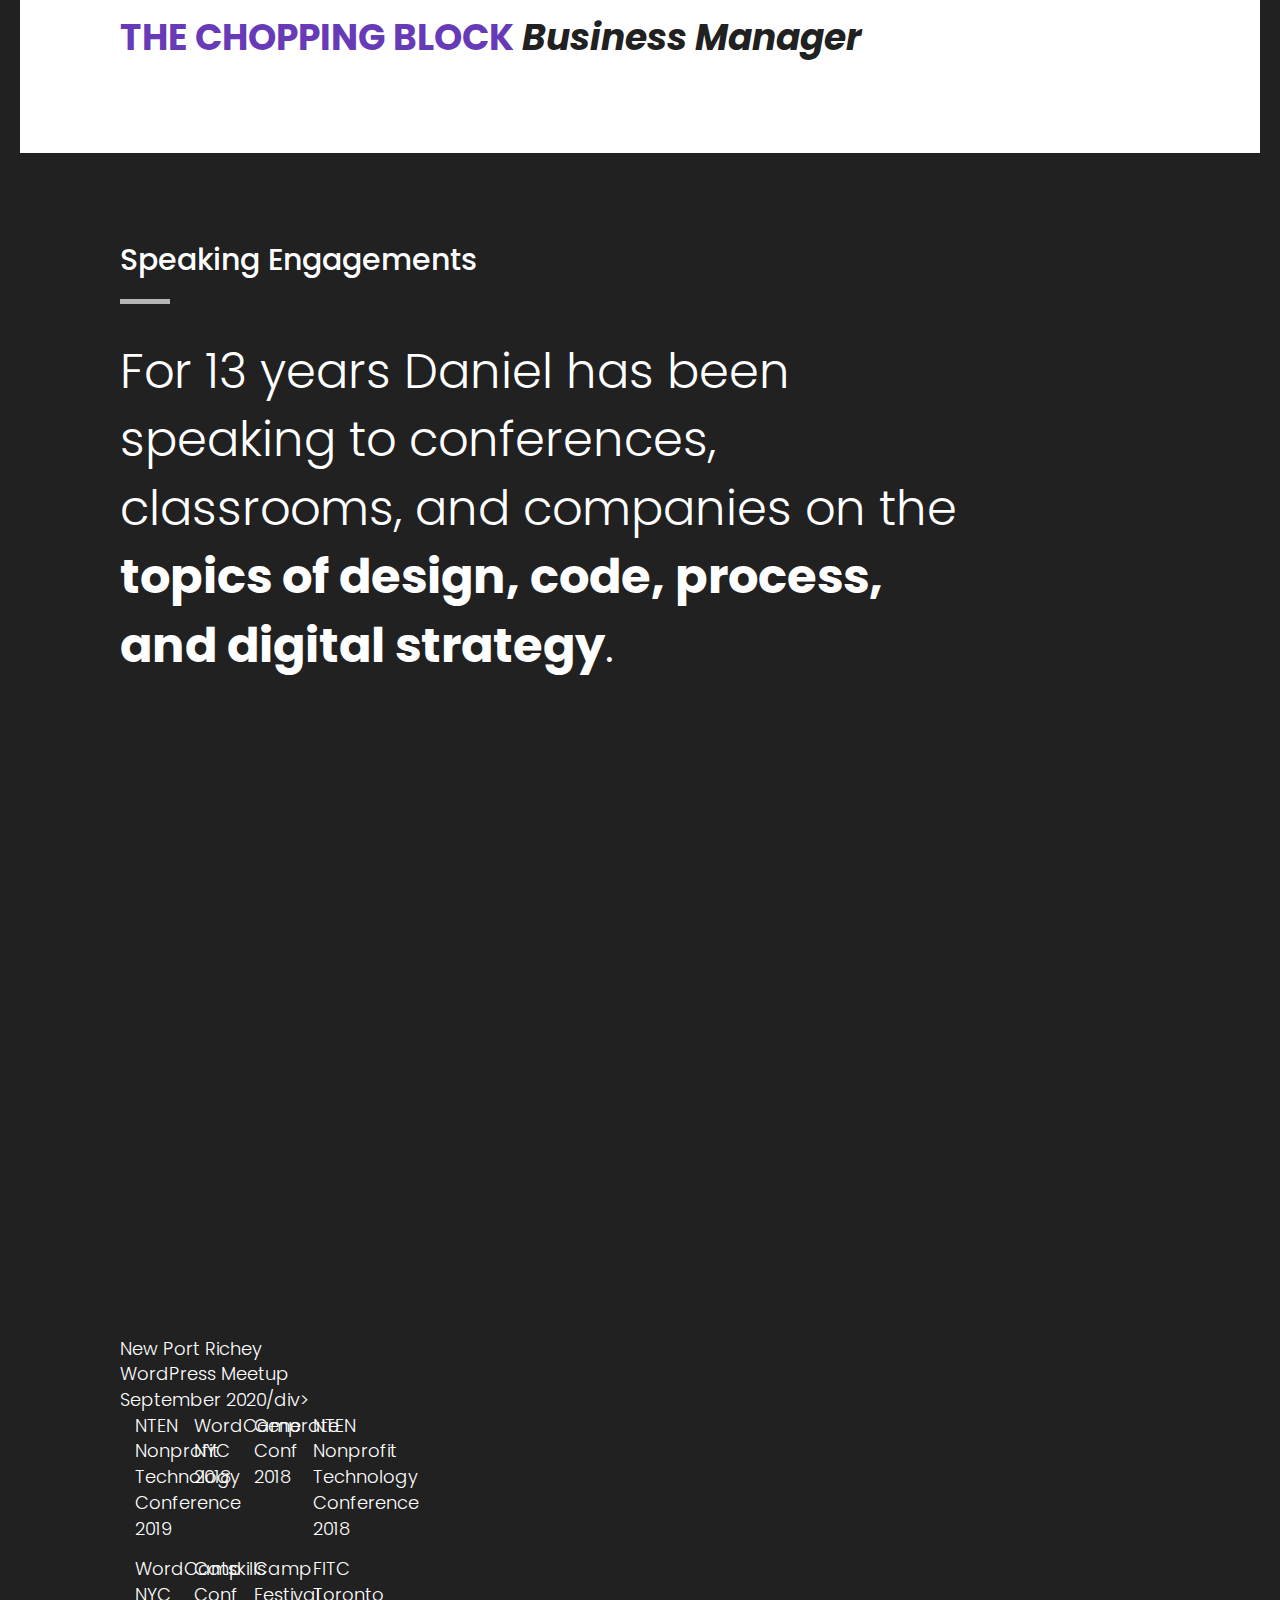
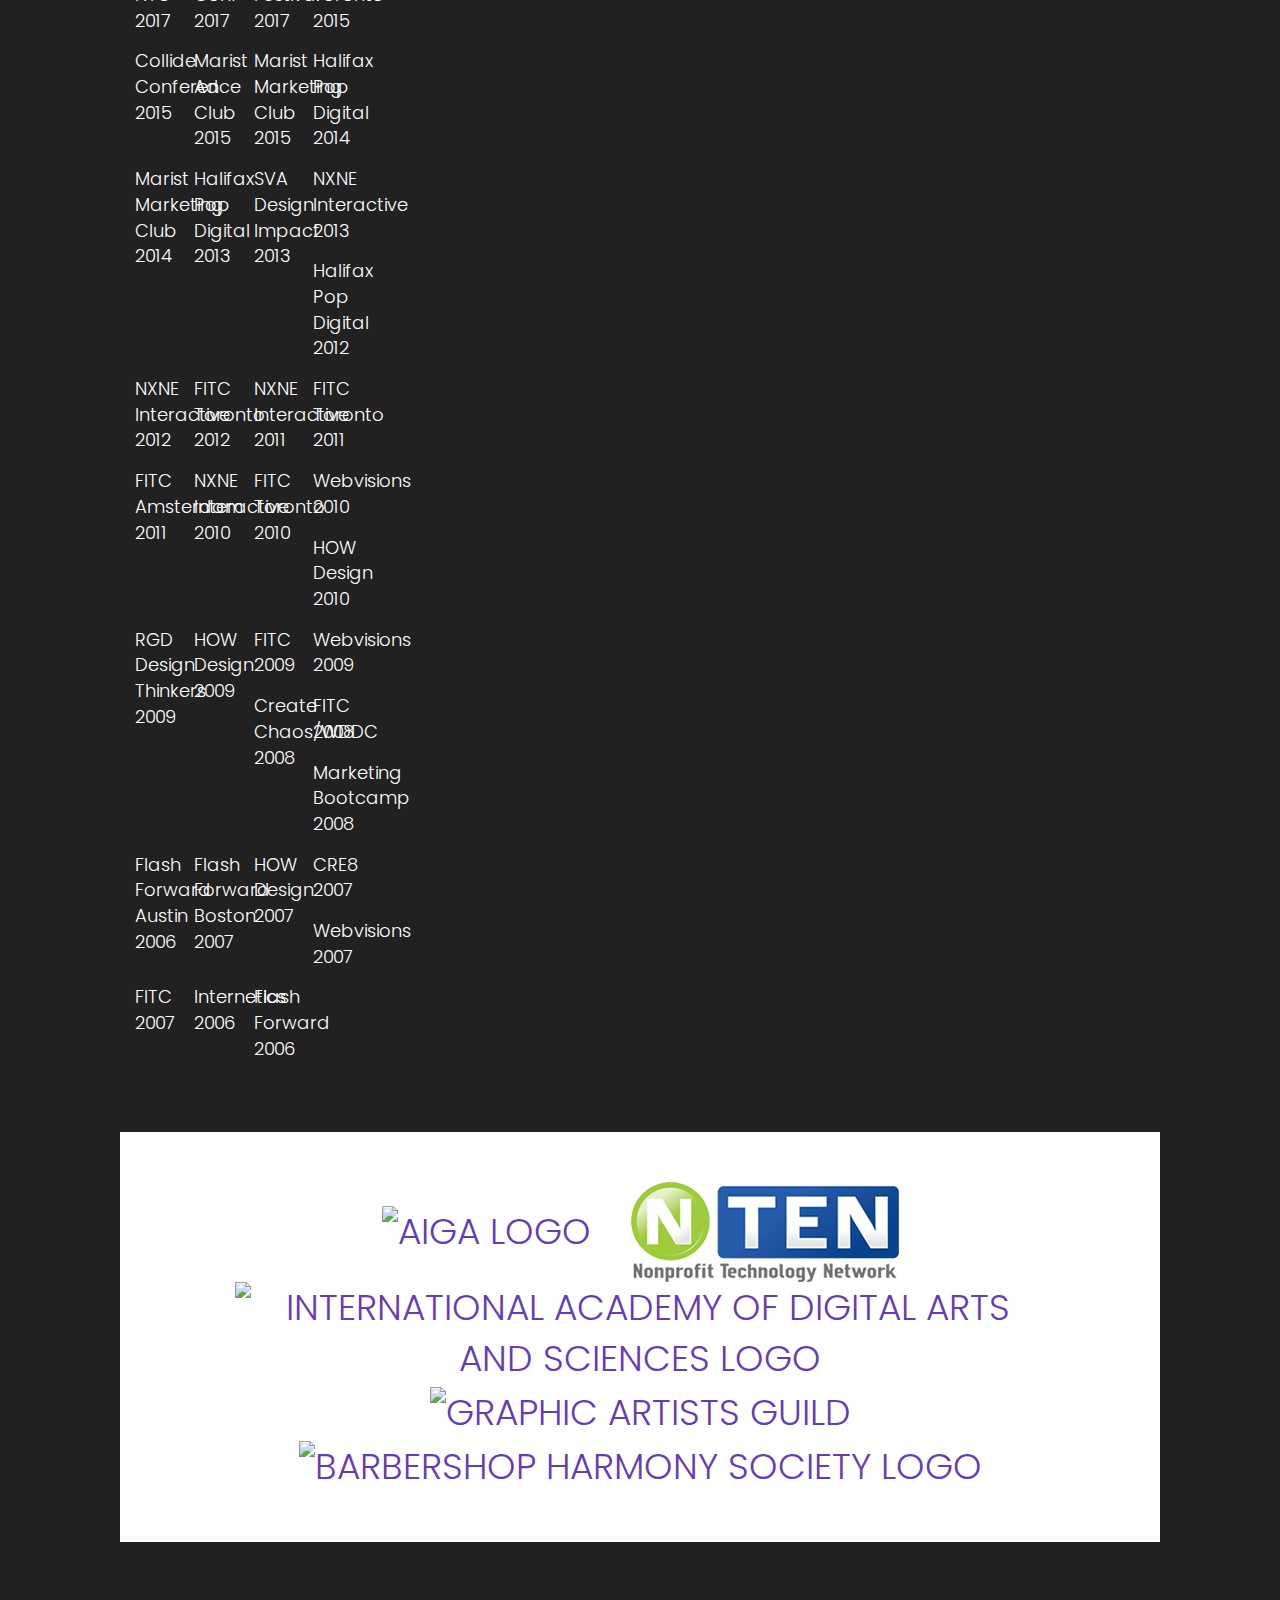
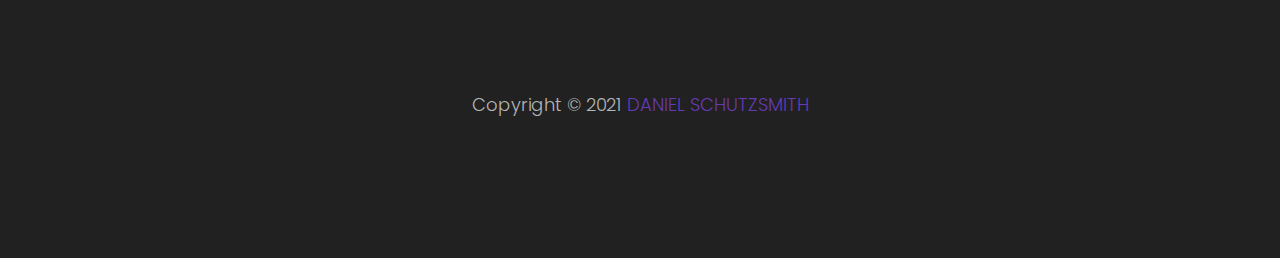
==== commit c9b4f0a1: "Added new portfolio pieces" ====
--- a/index.html
+++ b/index.html
@@ -38,7 +38,13 @@
     <div class="container-fluid work-recent">
         <div class="row">
             <div class="col-md-6 wow fadeInUp">
-                <a href="https://www.womensmarch.org" class="trim"><img src="/img/portfolio_wmc3.jpg" alt="Women's March Action Network Website Thumbnail"></a>
+                <a href="https://marketplace.senecawomen.com" class="trim"><img src="/img/portfolio_swmarketplace.png" alt="Marketplace by Seneca Women"></a>
+            </div>
+            <div class="col-md-6 wow fadeInUp">
+                <a href="https://card.senecawomen.com" class="trim"><img src="/img/portfolio_swcard.png" alt="SW Card by Seneca Women"></a>
+            </div>
+            <div class="col-md-6 wow fadeInUp">
+                <a href="https://www.womensmarchnetwork.org" class="trim"><img src="/img/portfolio_wmc3.jpg" alt="Women's March Action Network Website Thumbnail"></a>
             </div>
             <div class="col-md-6 wow fadeInUp">
                 <a href="https://www.amnestyusa.org" class="trim"><img src="/img/portfolio_aiusa.jpg" alt="Amnesty International USA Website Thumbnail"></a>
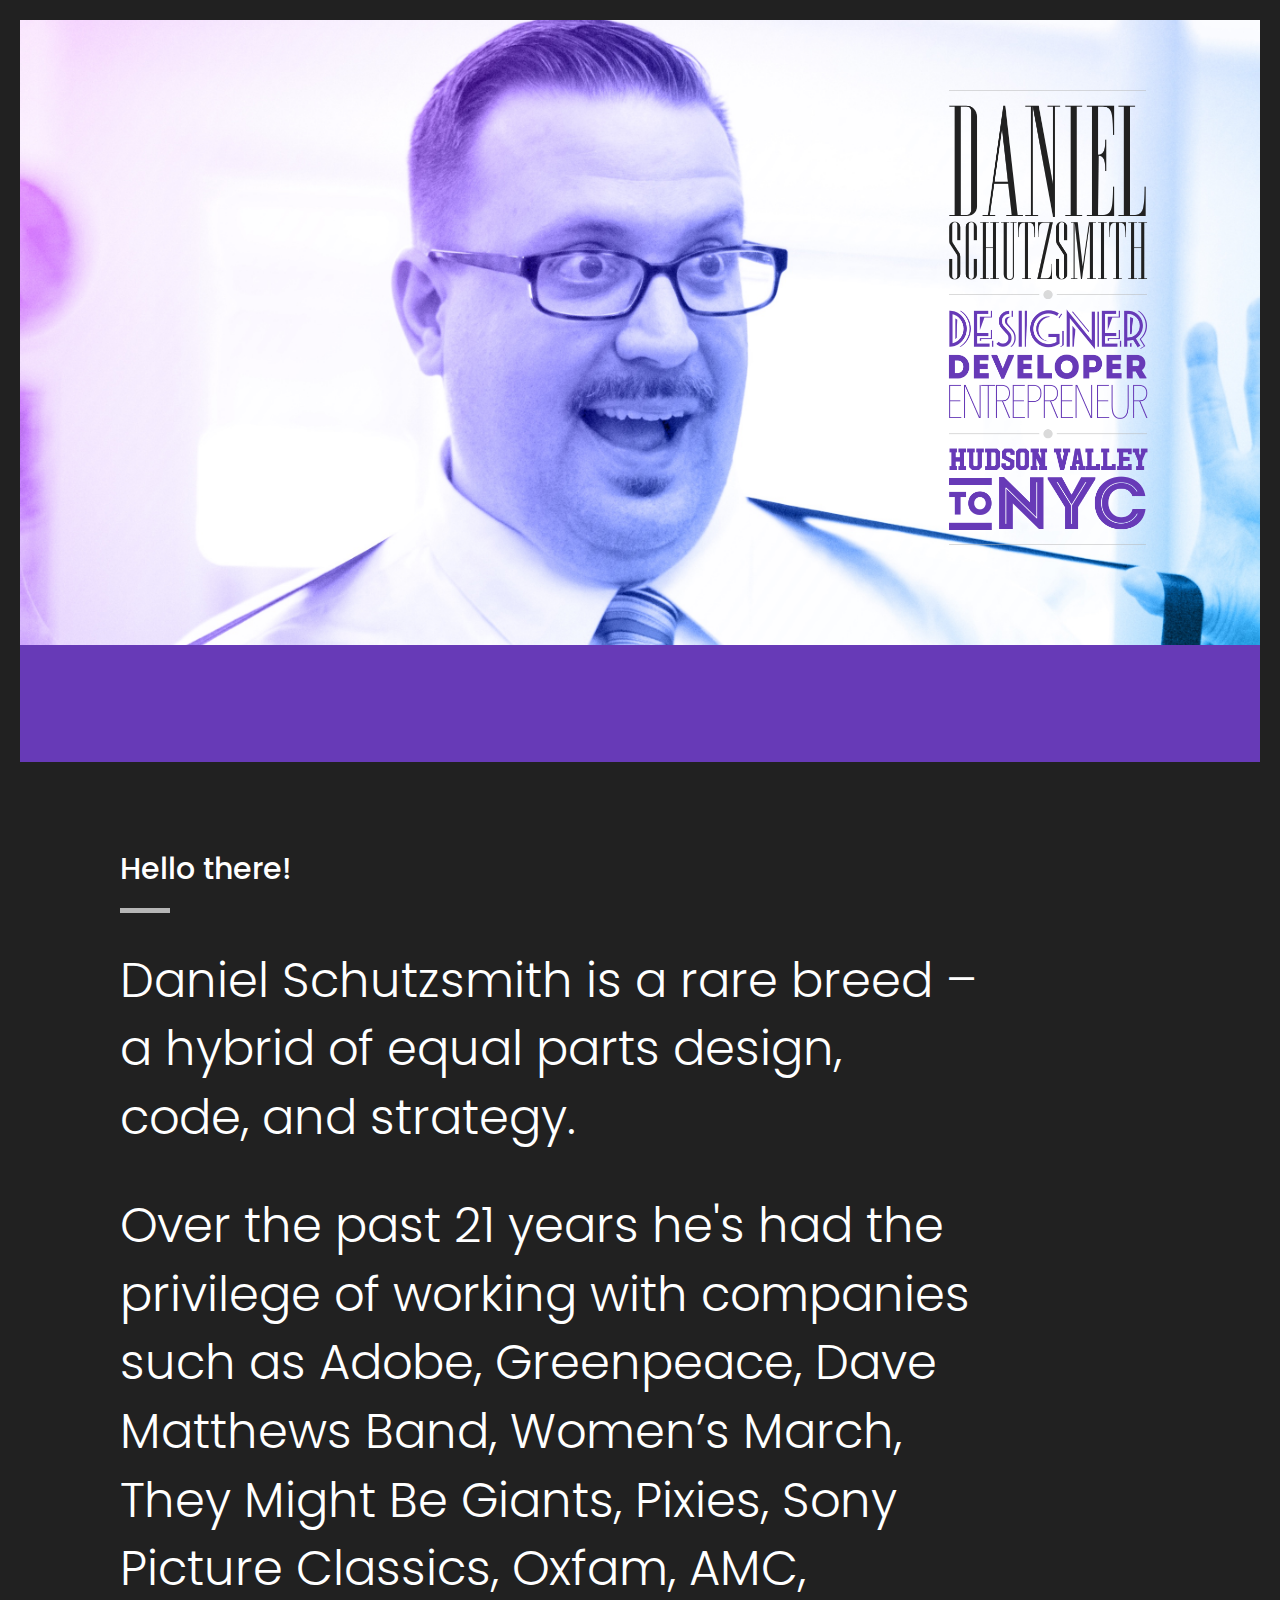
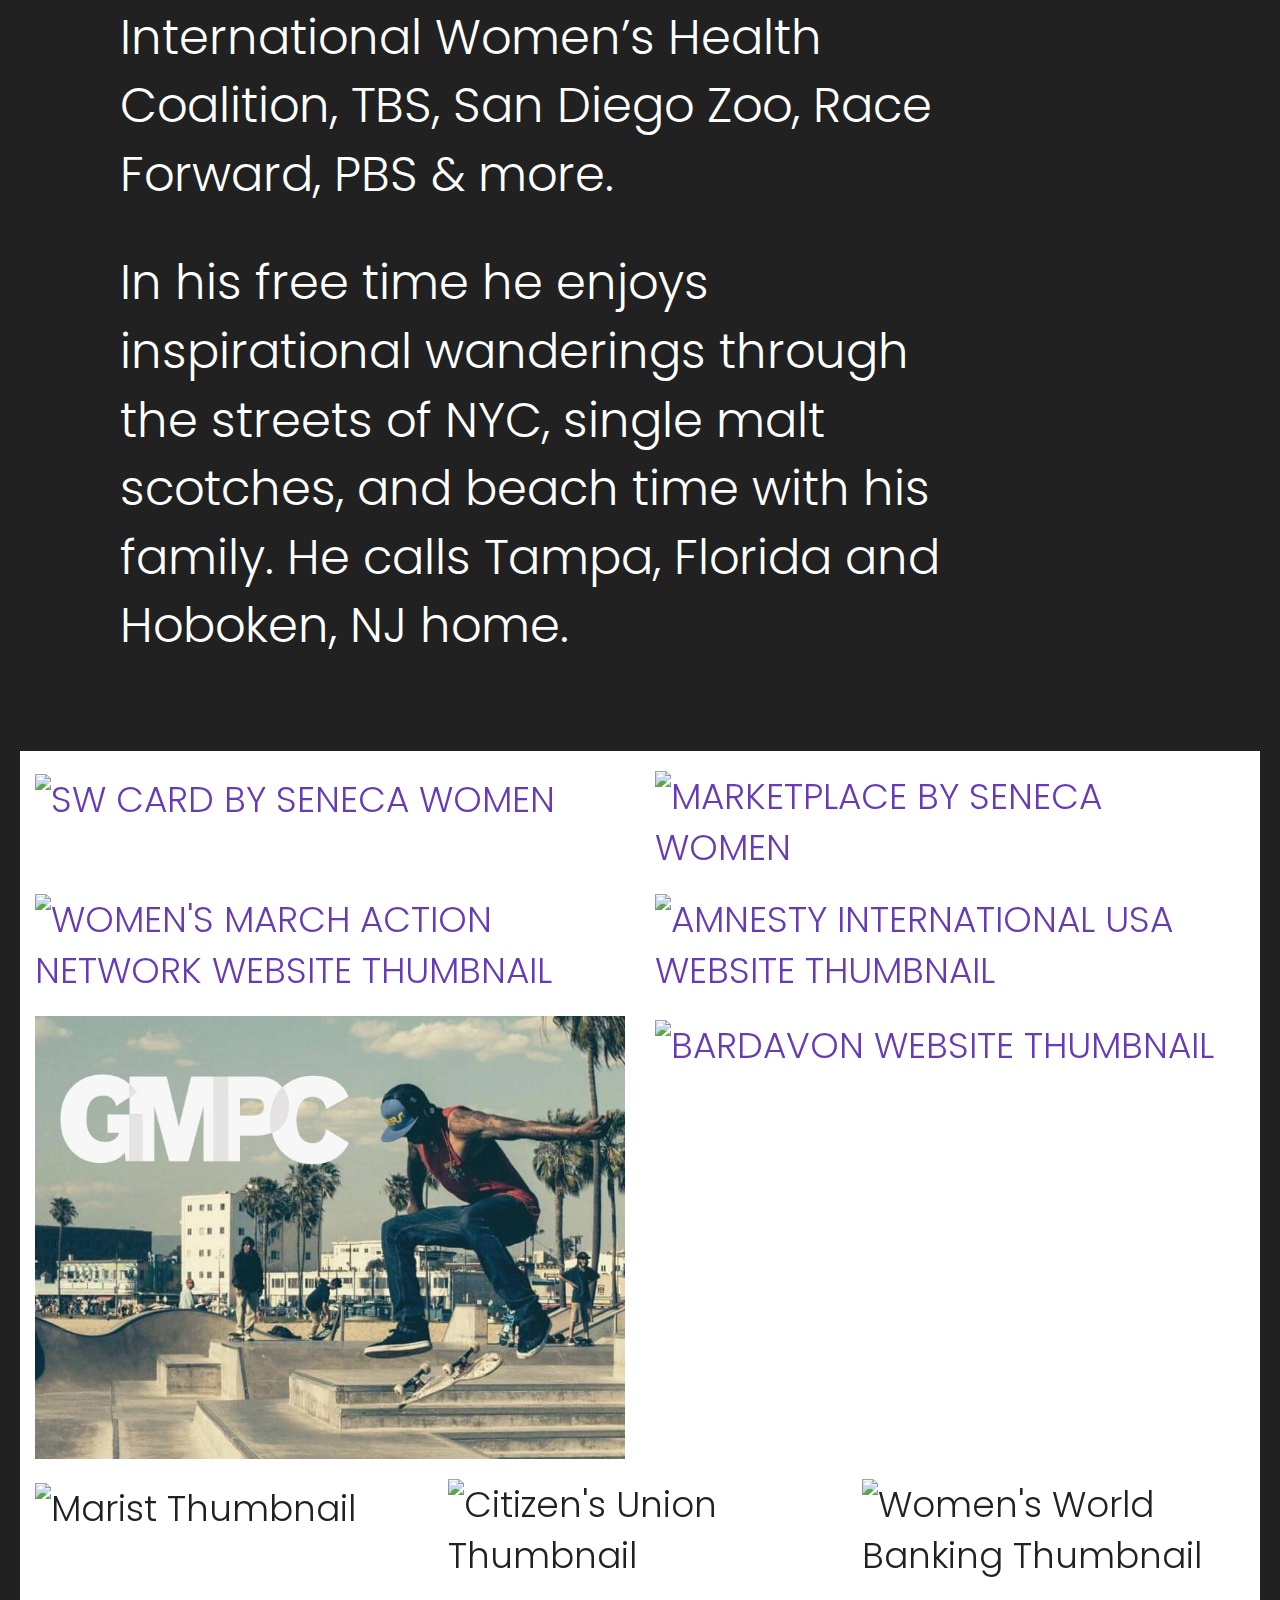
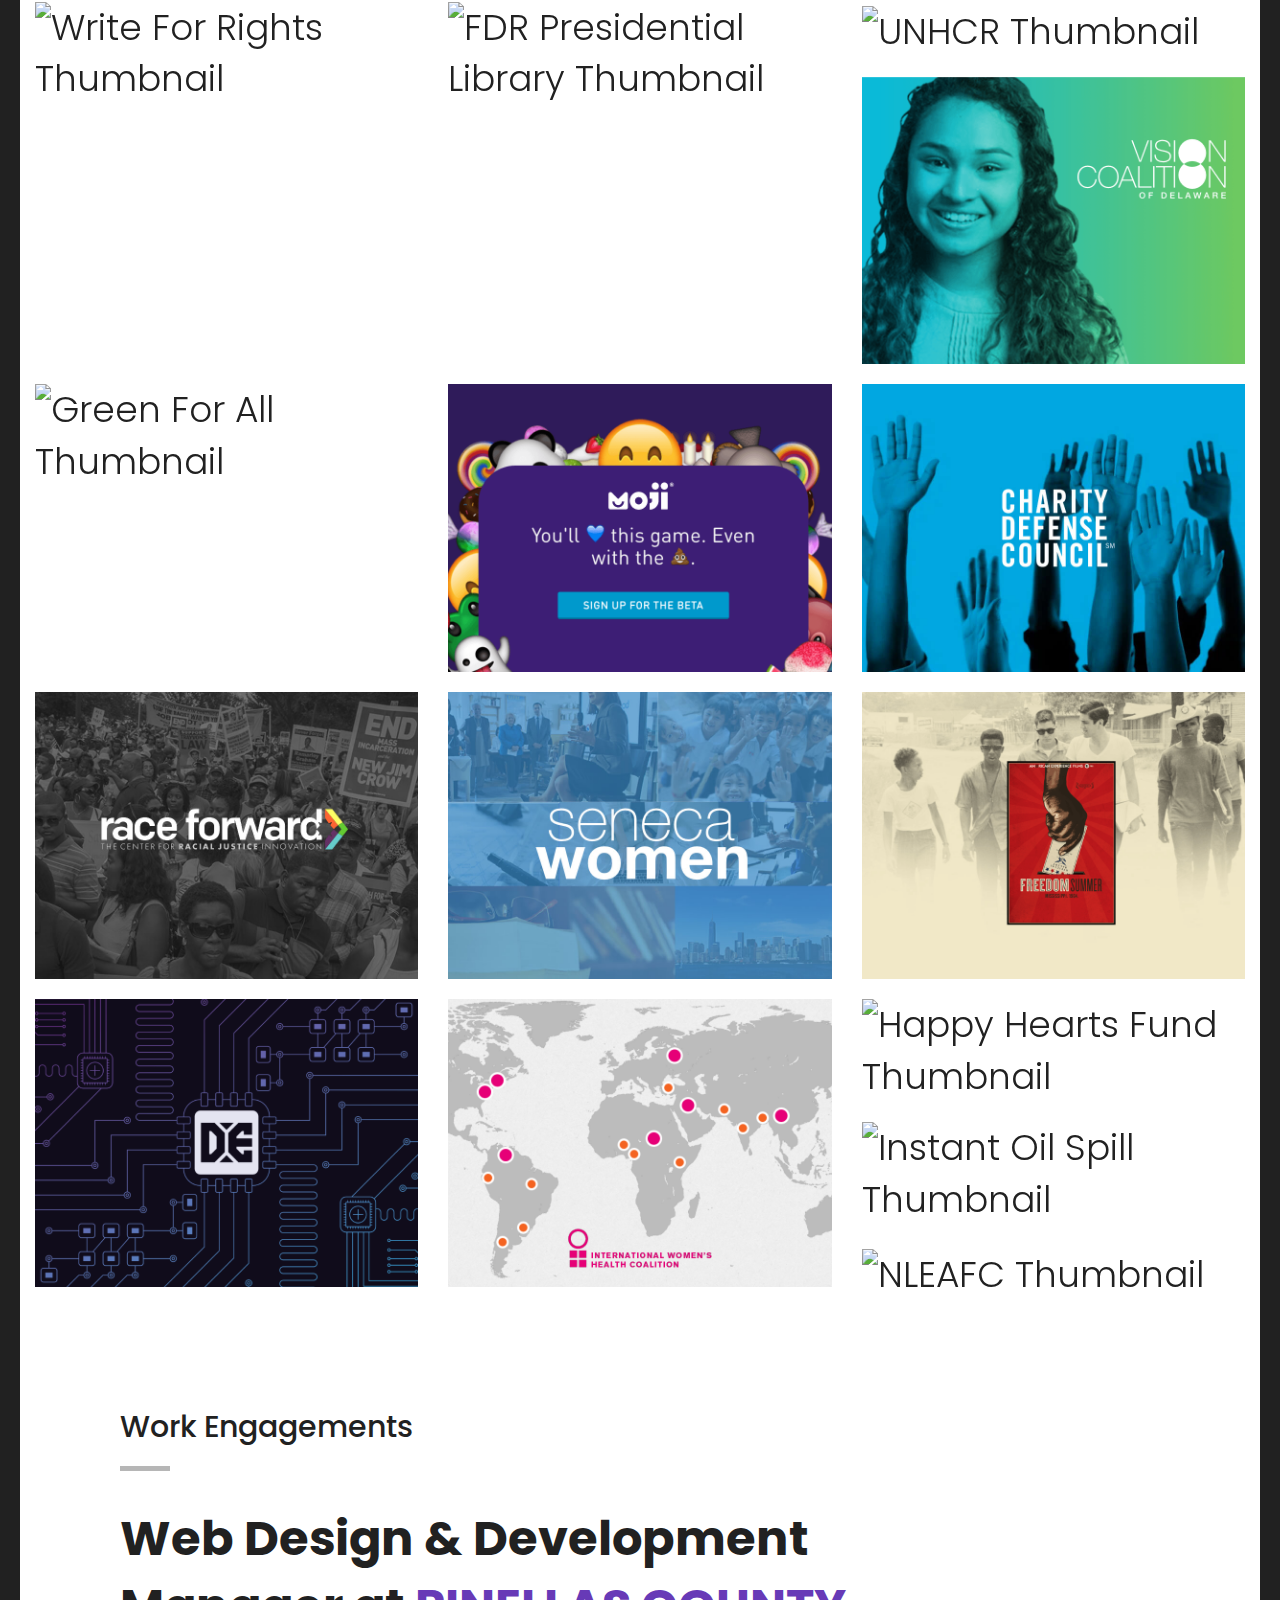
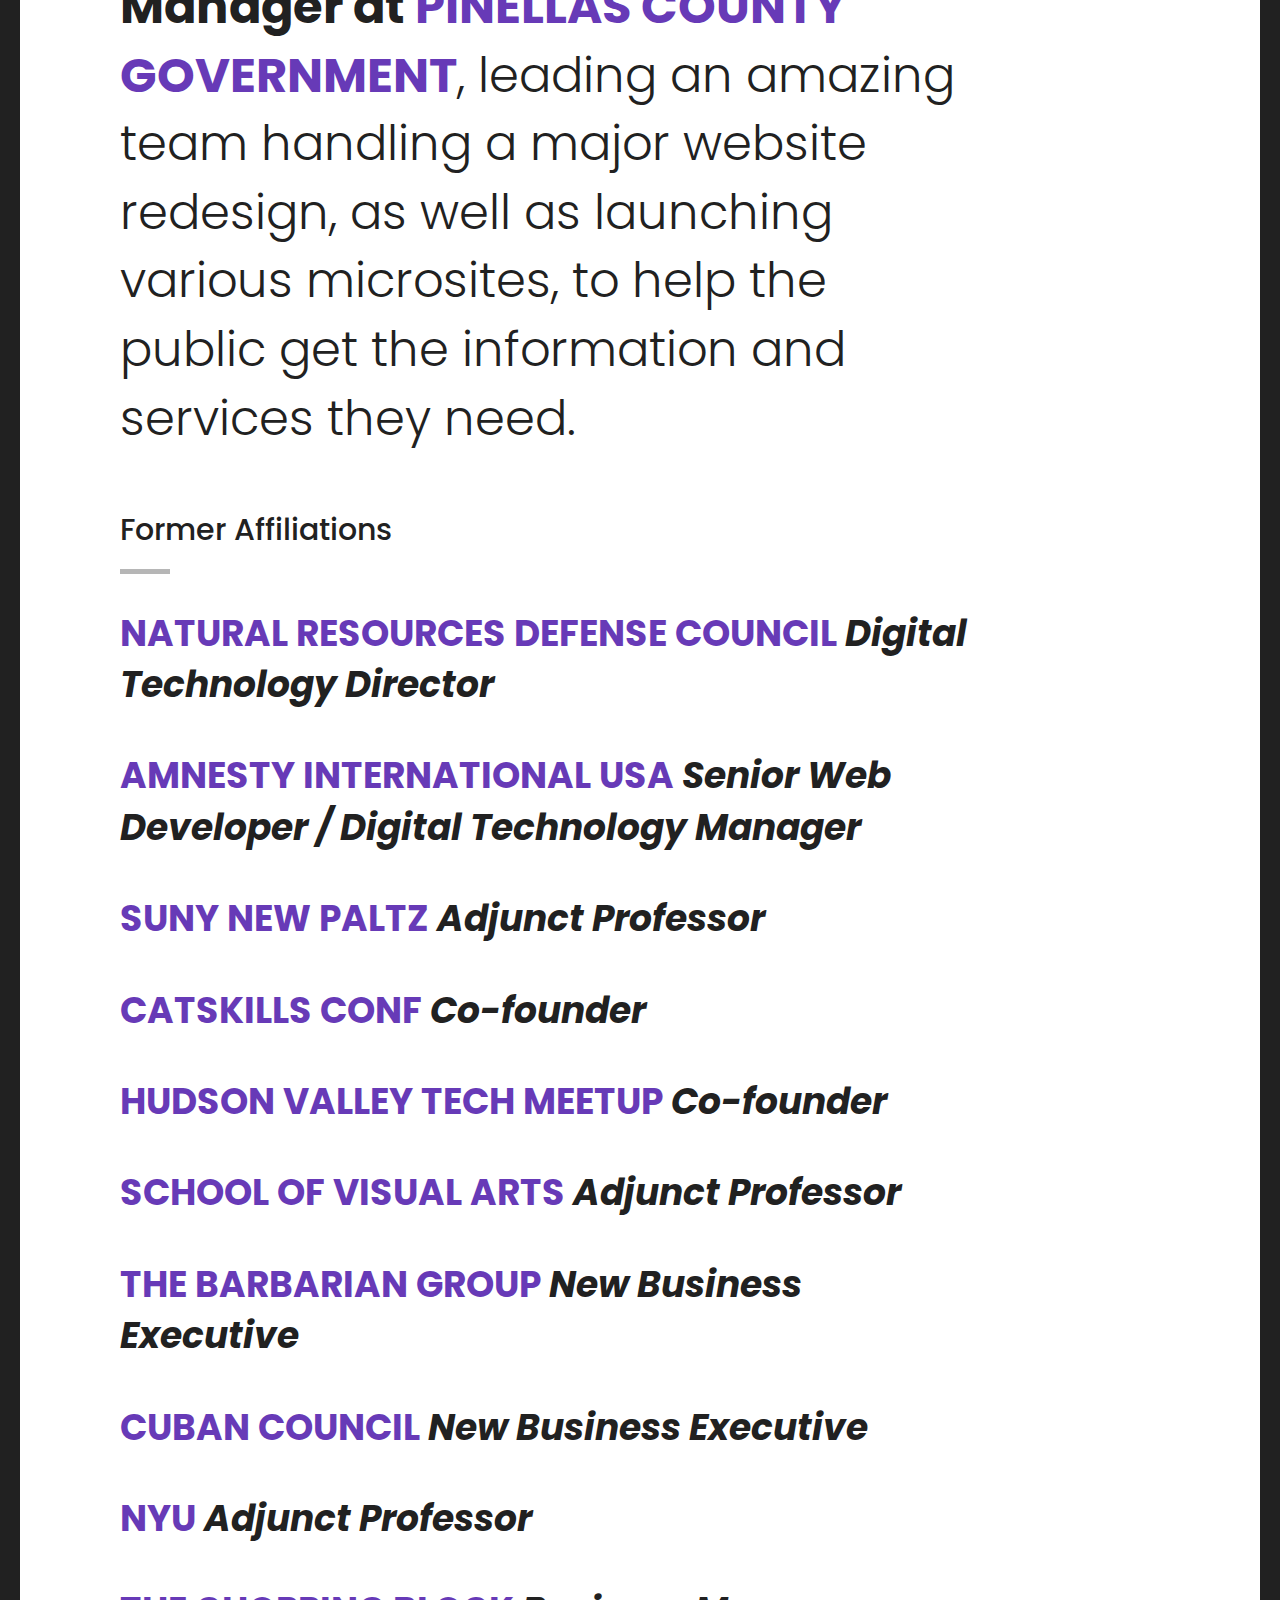
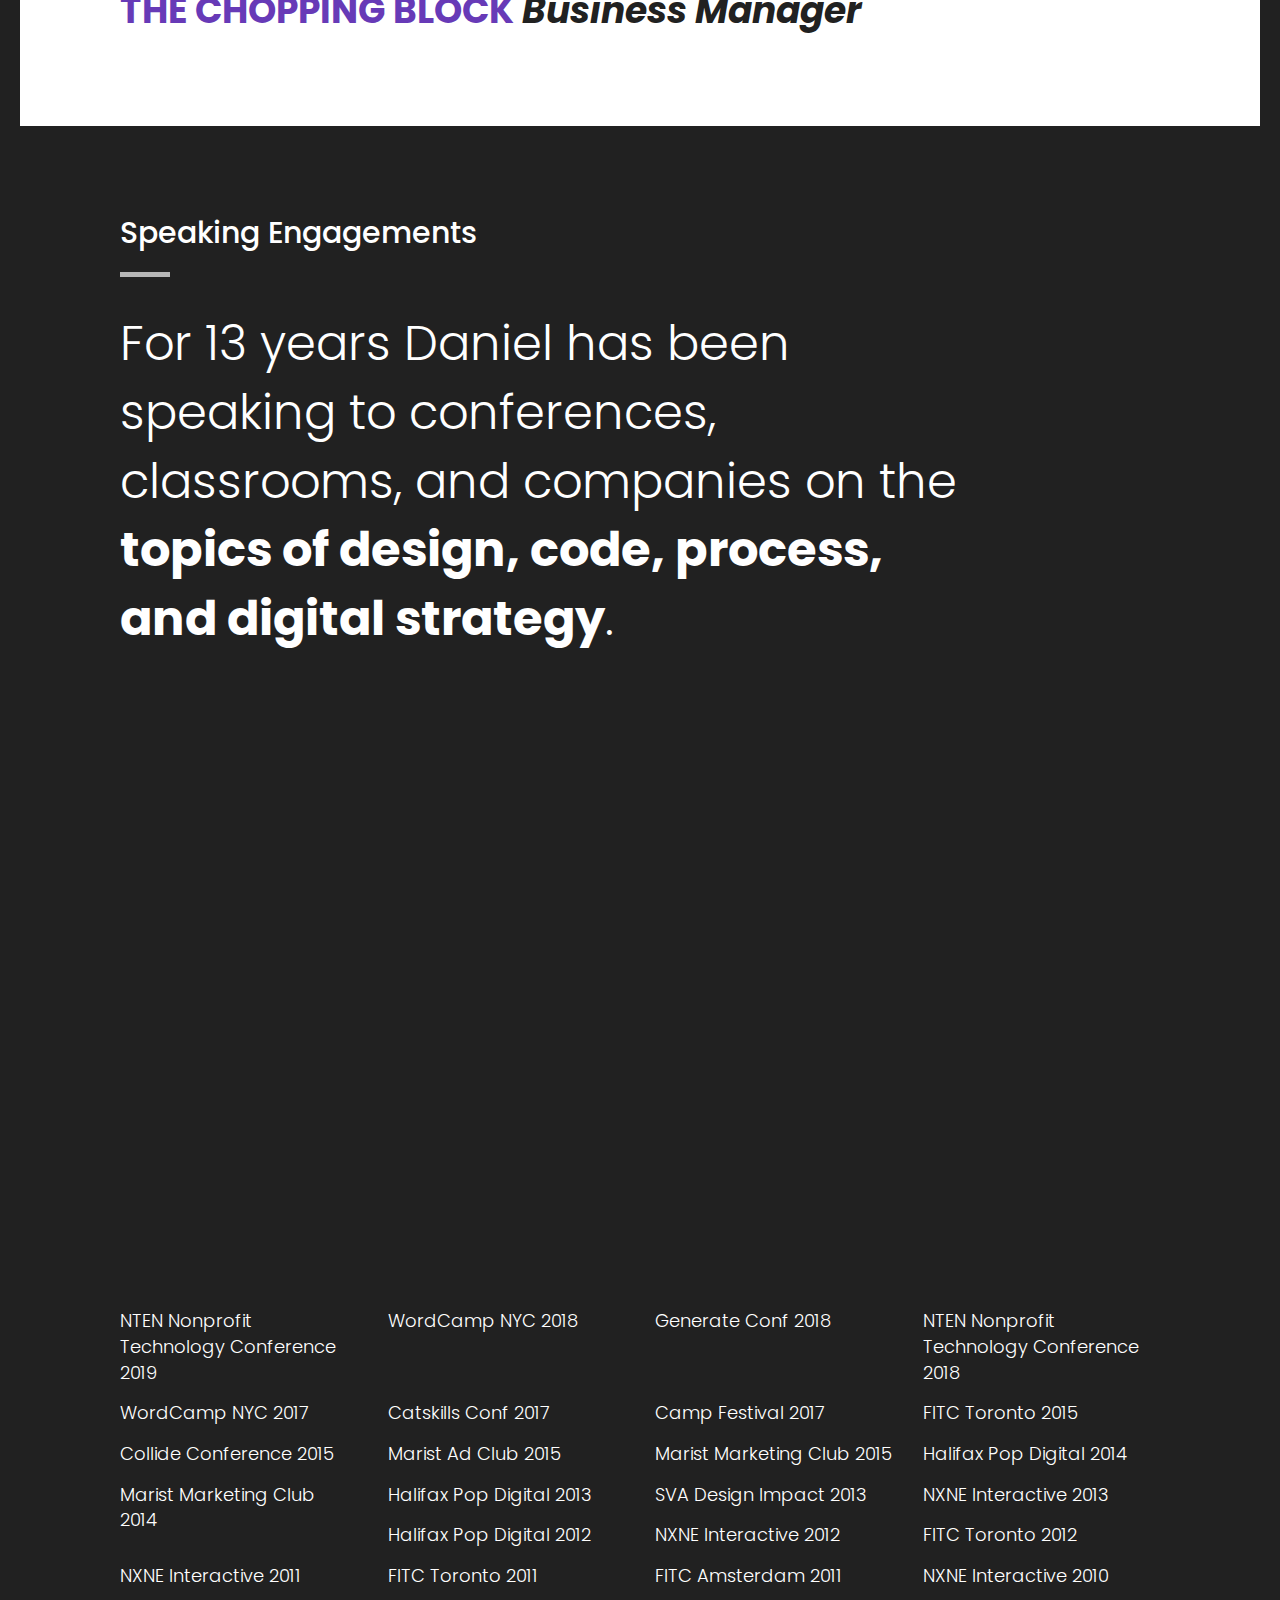
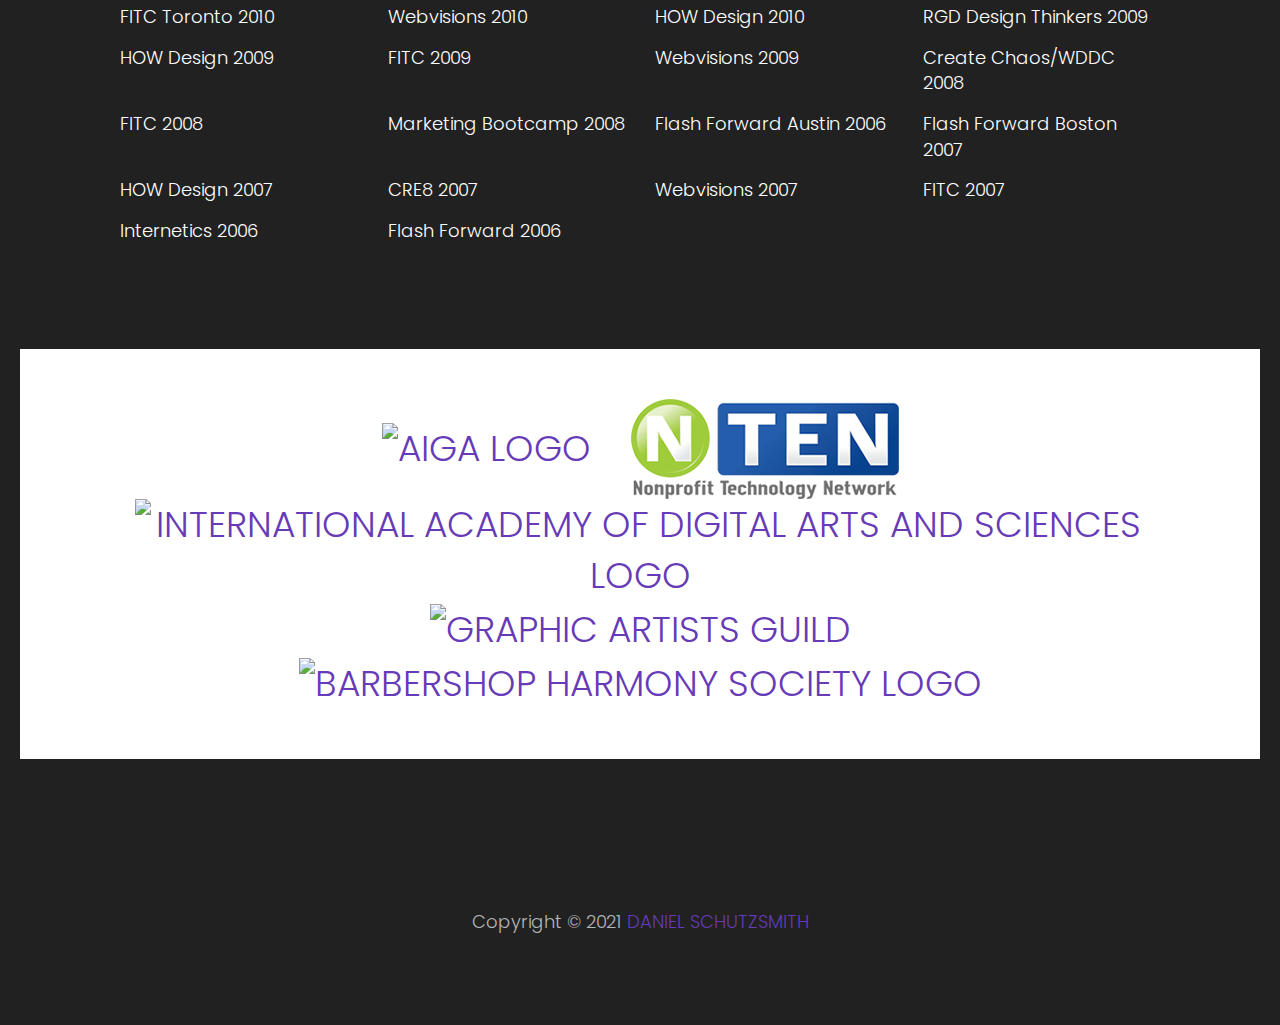
==== commit 3ae1cdd1: "removed event" ====
--- a/index.html
+++ b/index.html
@@ -38,10 +38,10 @@
     <div class="container-fluid work-recent">
         <div class="row">
             <div class="col-md-6 wow fadeInUp">
+                <a href="https://card.senecawomen.com" class="trim"><img src="/img/portfolio_swcard.png" alt="SW Card by Seneca Women"></a>
+            </div>            
+            <div class="col-md-6 wow fadeInUp">
                 <a href="https://marketplace.senecawomen.com" class="trim"><img src="/img/portfolio_swmarketplace.png" alt="Marketplace by Seneca Women"></a>
-            </div>
-            <div class="col-md-6 wow fadeInUp">
-                <a href="https://card.senecawomen.com" class="trim"><img src="/img/portfolio_swcard.png" alt="SW Card by Seneca Women"></a>
             </div>
             <div class="col-md-6 wow fadeInUp">
                 <a href="https://www.womensmarchnetwork.org" class="trim"><img src="/img/portfolio_wmc3.jpg" alt="Women's March Action Network Website Thumbnail"></a>
@@ -151,7 +151,6 @@
             </div>
         </div>
         <div class="row" id="events">
-            <div class="col-sm-6 col-md-4 col-lg-3">New Port Richey WordPress Meetup September 2020/div>
             <div class="col-sm-6 col-md-4 col-lg-3">NTEN Nonprofit Technology Conference 2019</div>
             <div class="col-sm-6 col-md-4 col-lg-3">WordCamp NYC 2018</div>
             <div class="col-sm-6 col-md-4 col-lg-3">Generate Conf 2018</div>
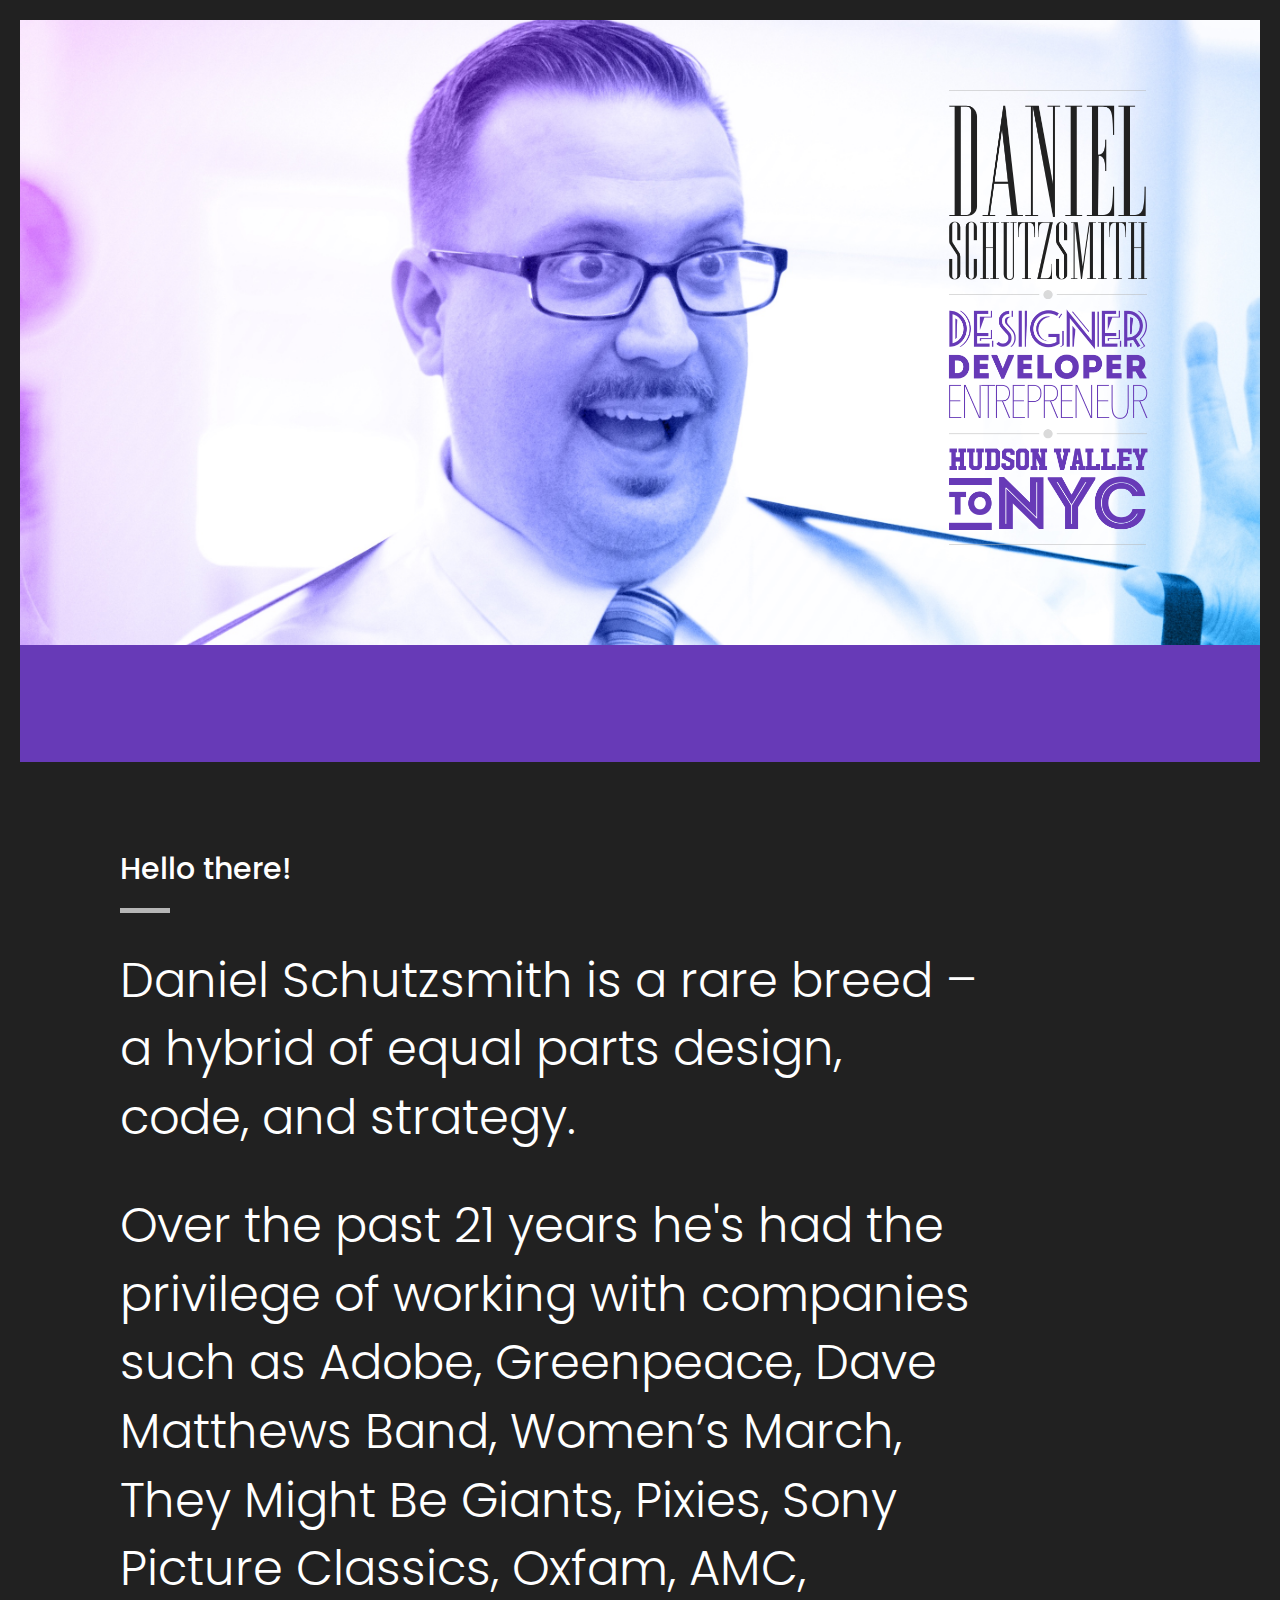
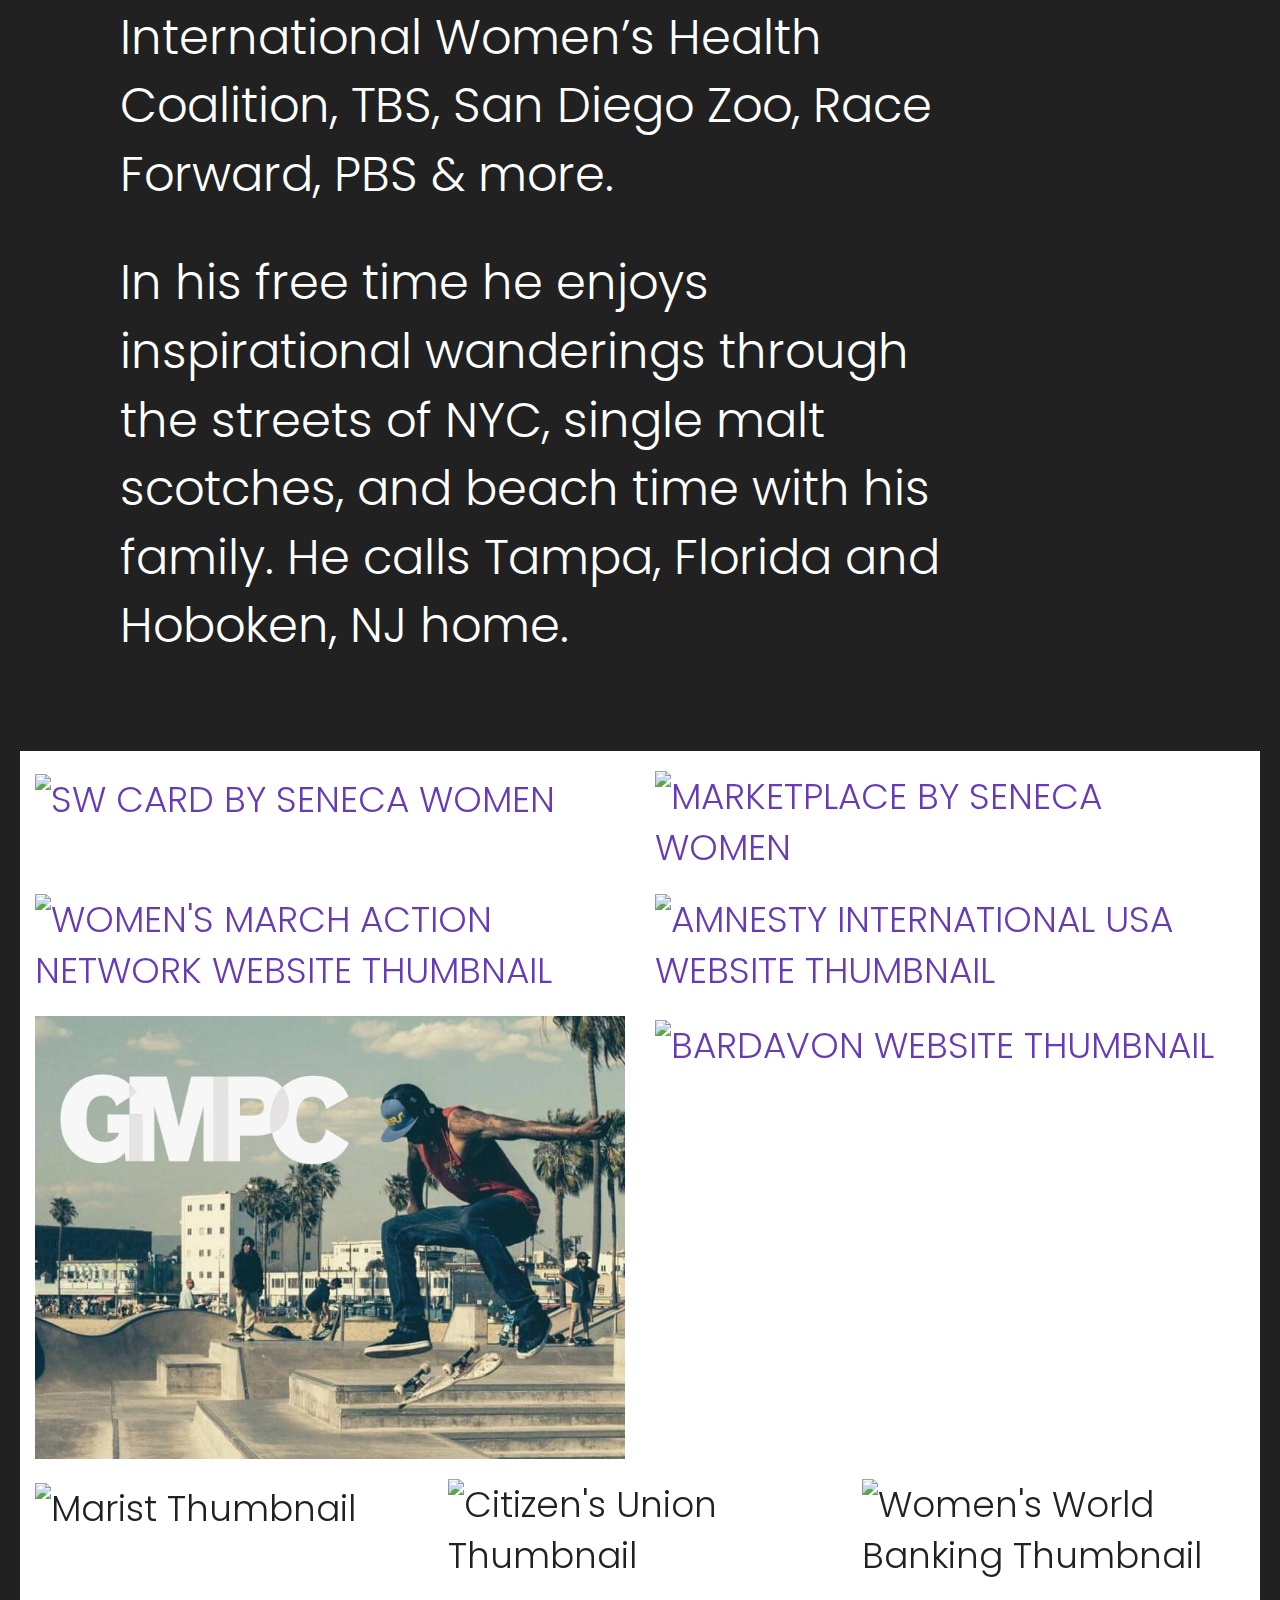
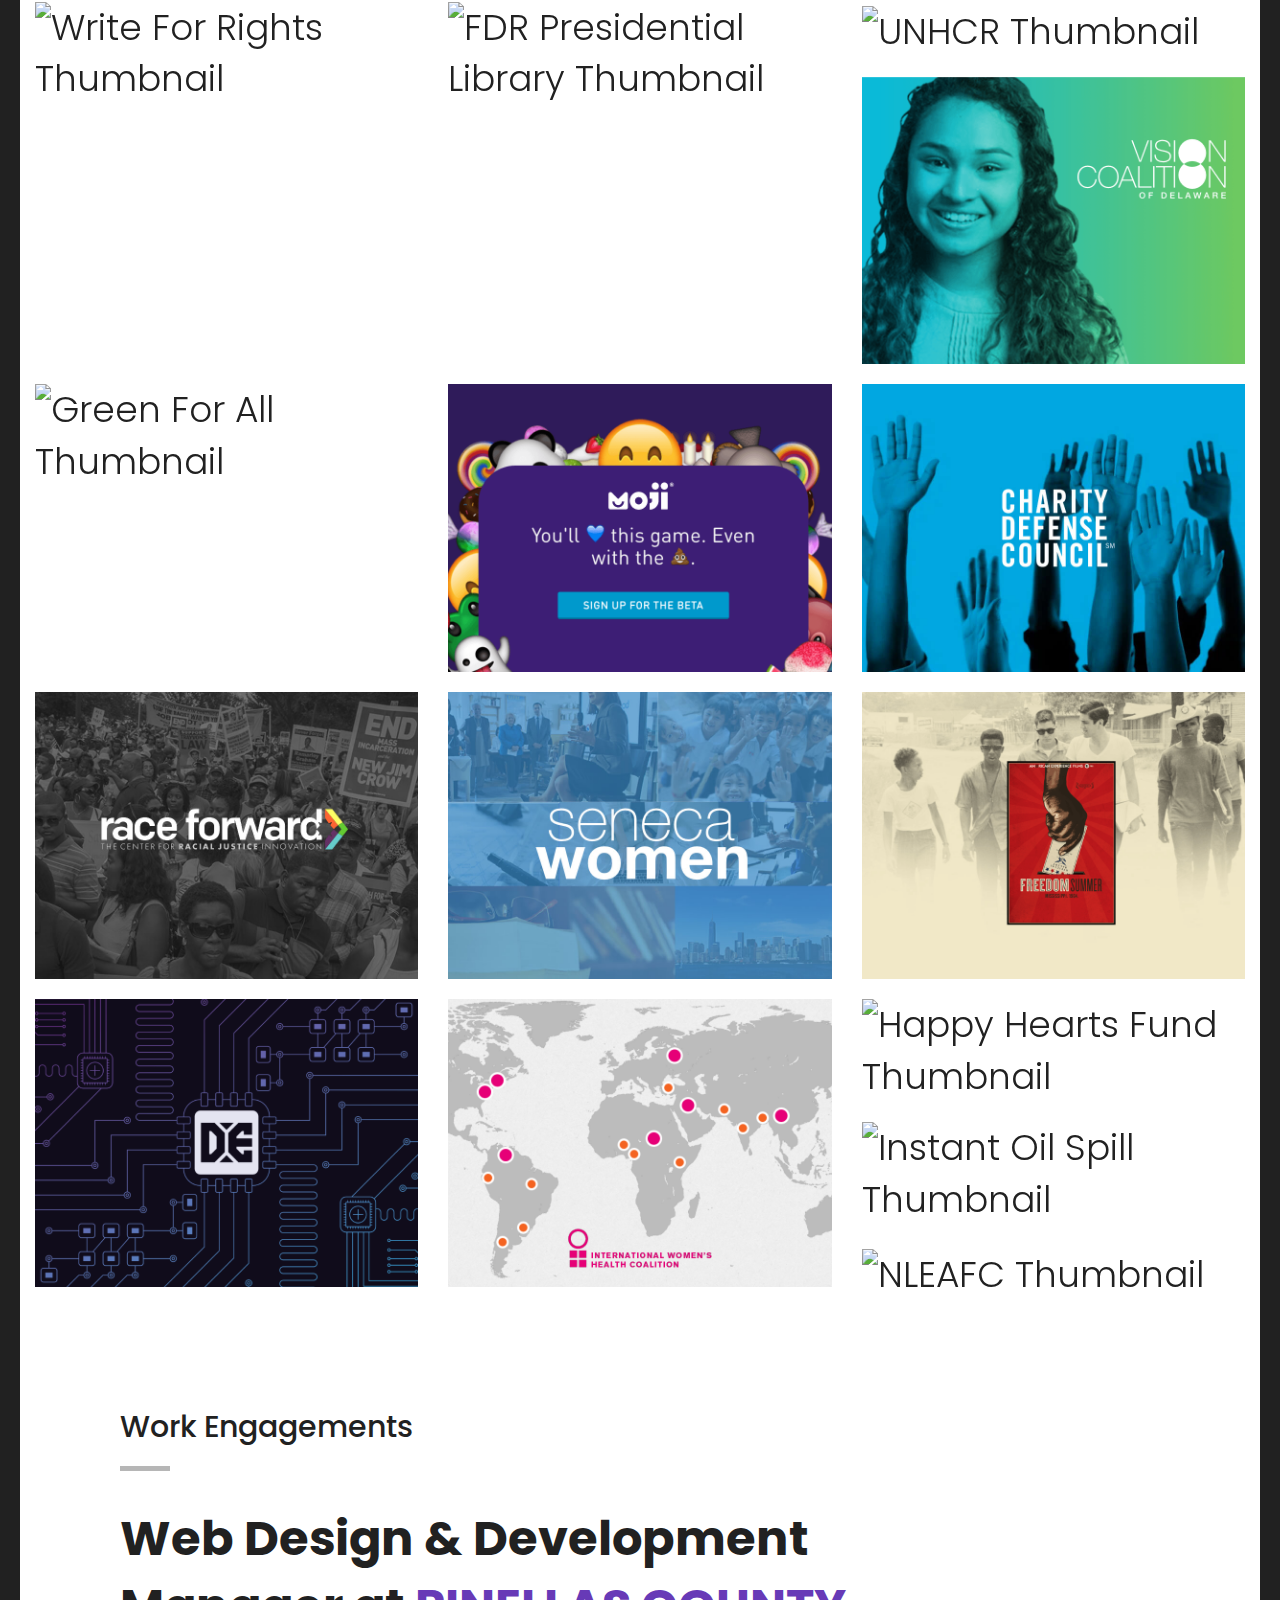
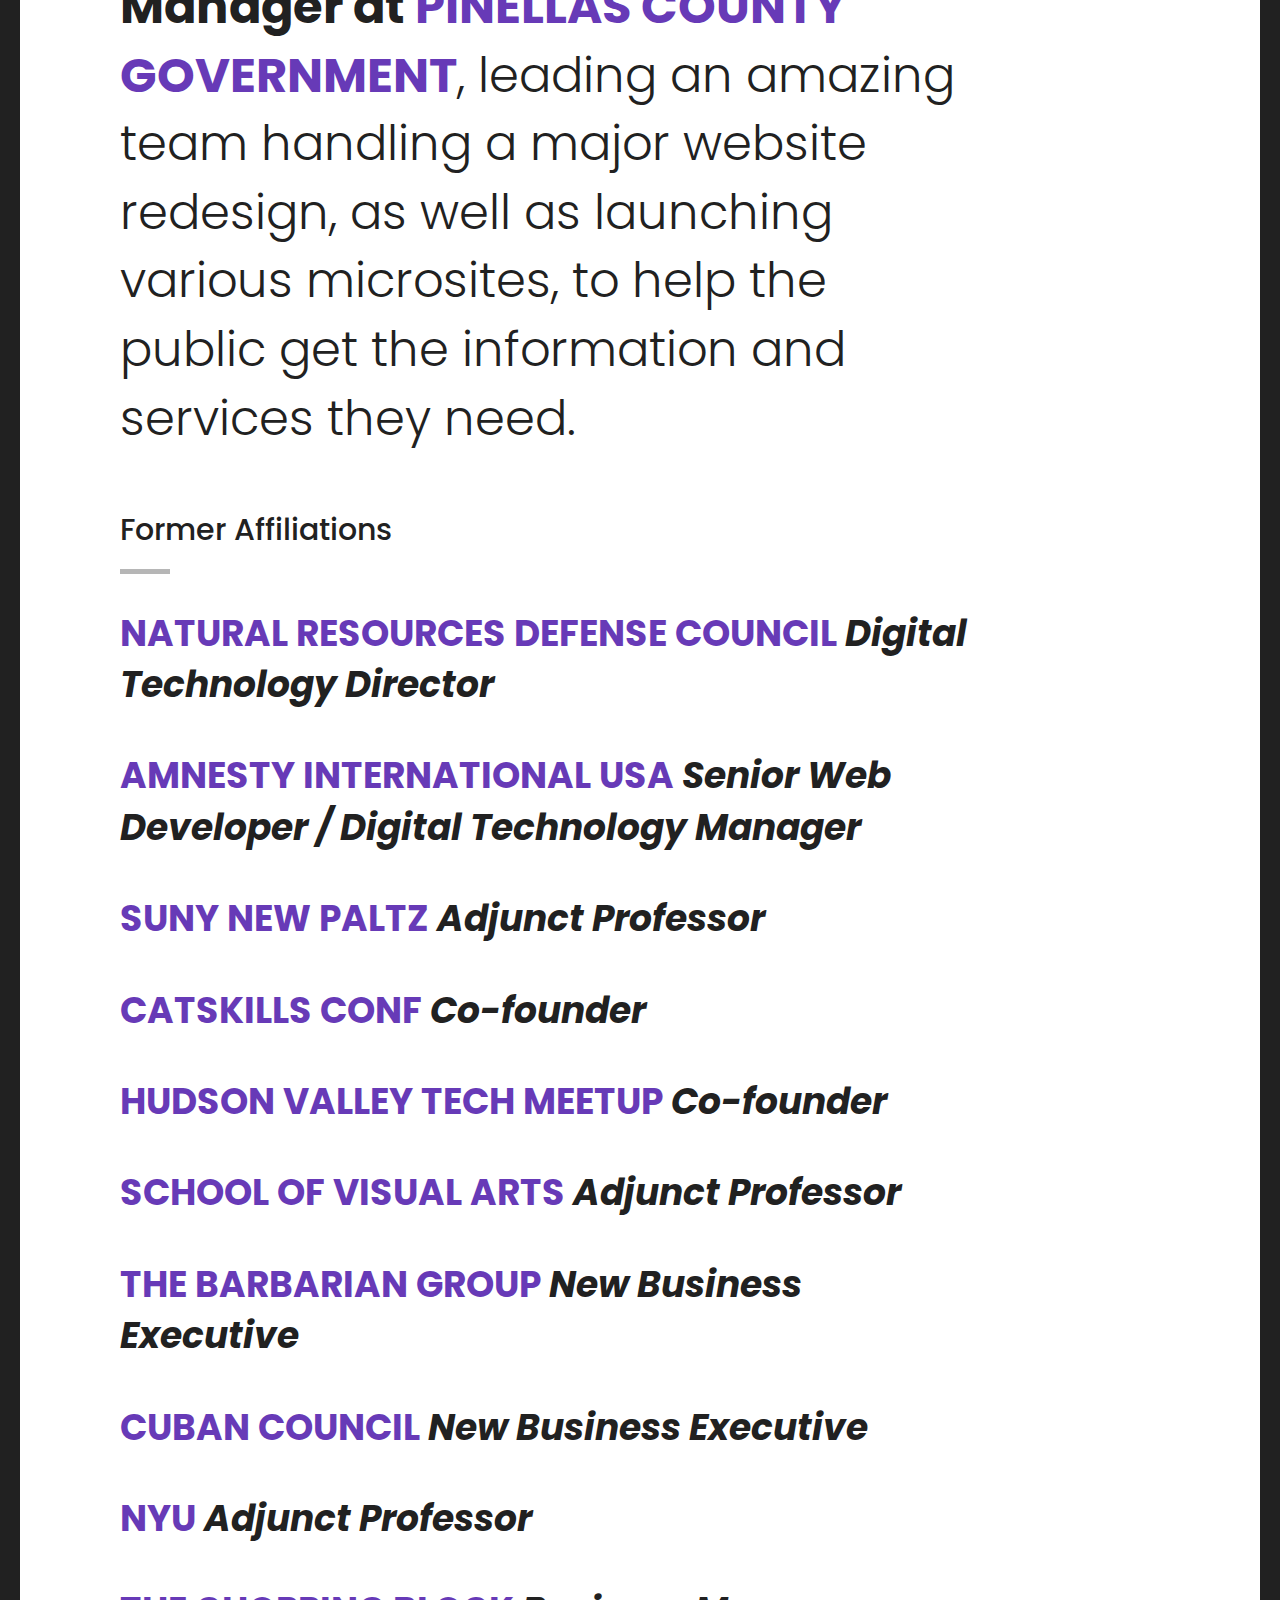
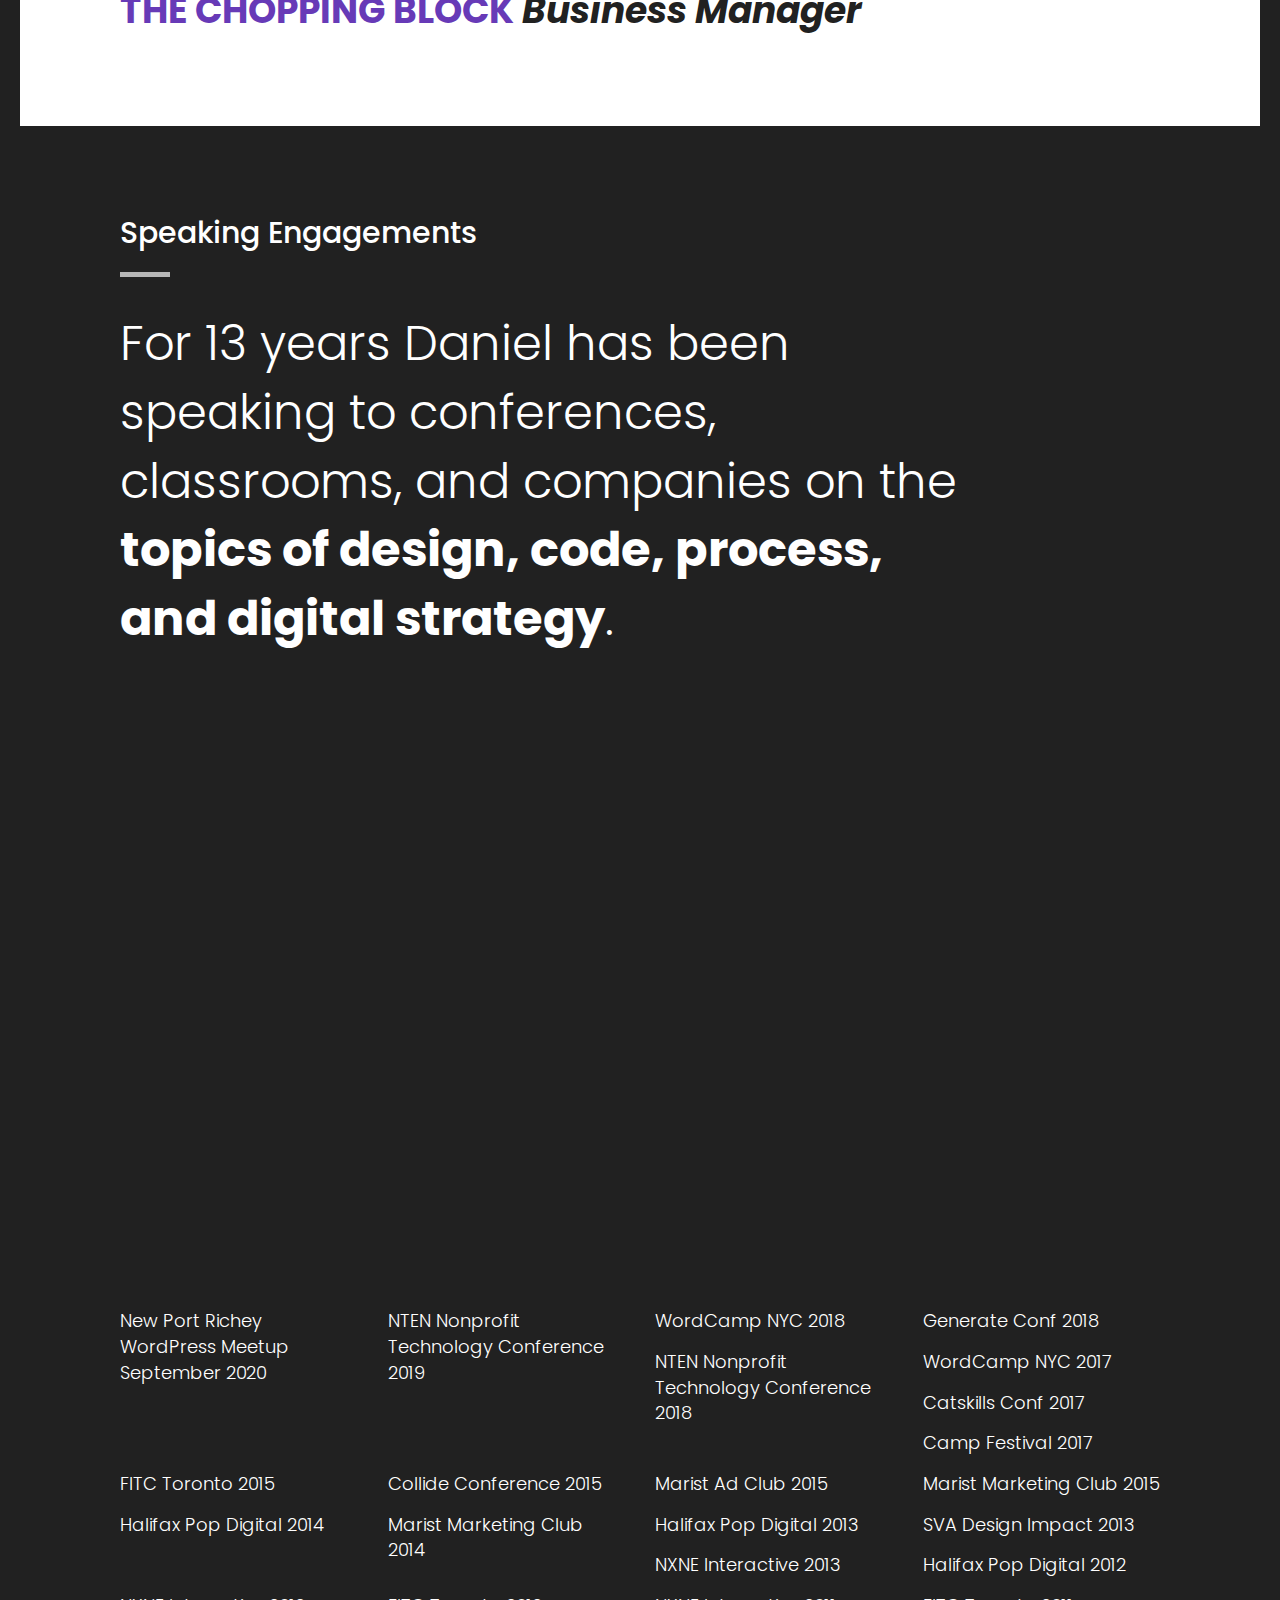
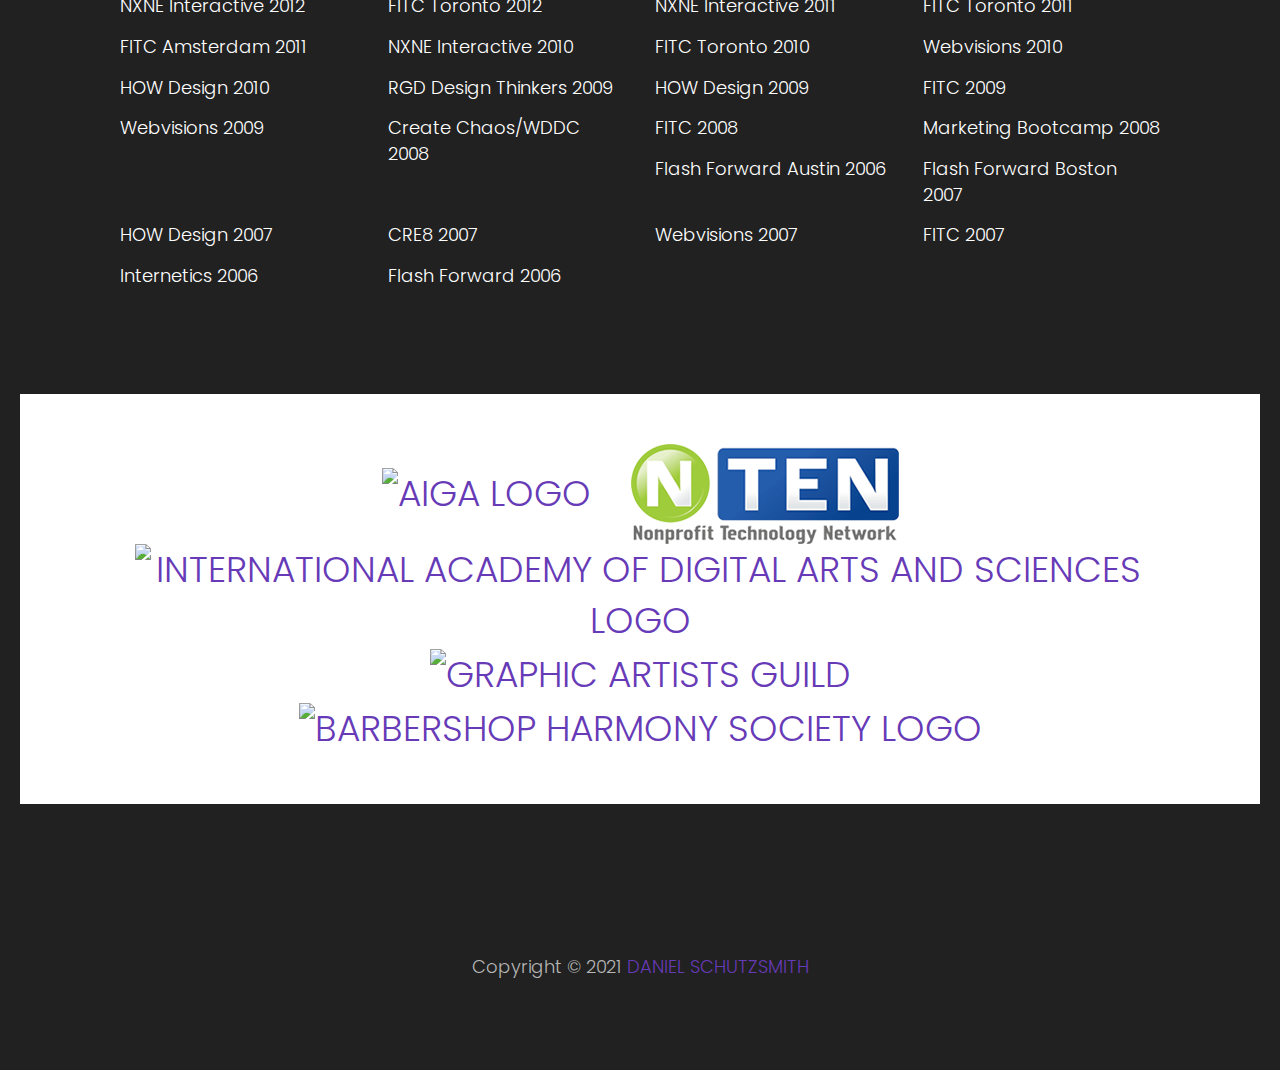
==== commit b931170b: "Fixed bad code" ====
--- a/index.html
+++ b/index.html
@@ -151,6 +151,7 @@
             </div>
         </div>
         <div class="row" id="events">
+            <div class="col-sm-6 col-md-4 col-lg-3">New Port Richey WordPress Meetup September 2020</div>
             <div class="col-sm-6 col-md-4 col-lg-3">NTEN Nonprofit Technology Conference 2019</div>
             <div class="col-sm-6 col-md-4 col-lg-3">WordCamp NYC 2018</div>
             <div class="col-sm-6 col-md-4 col-lg-3">Generate Conf 2018</div>
